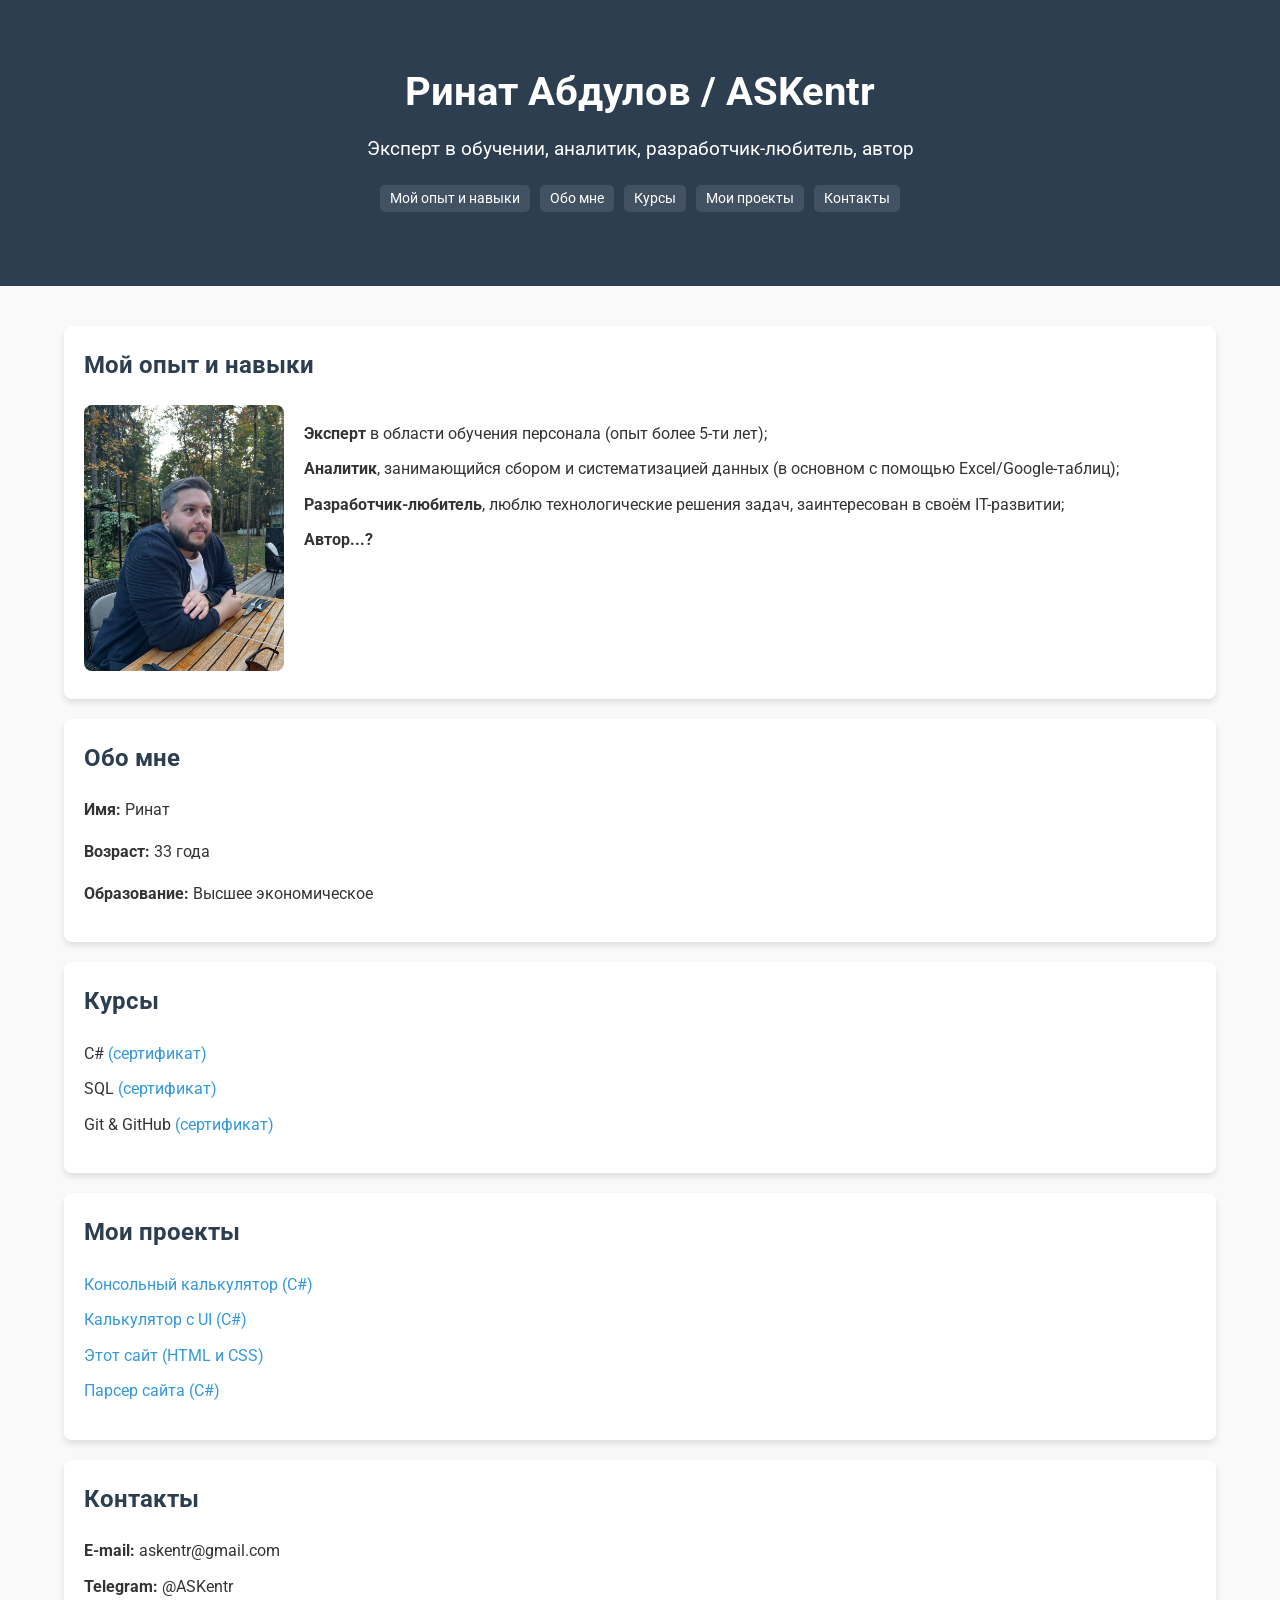
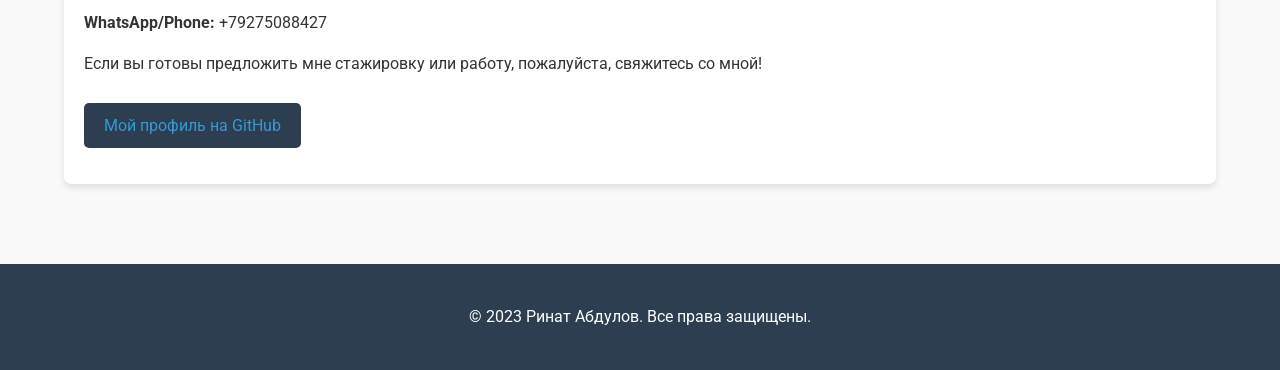
==== index.html @ 9f56b3d2 "Обновил информацию по состоянию на 2025. Изменил дизайн с помощью DeepSeek." ====
<!DOCTYPE html>
<html lang="ru">
<head>
    <meta charset="UTF-8">
    <meta name="viewport" content="width=device-width, initial-scale=1.0">
    <meta http-equiv="x-ua-compatible" content="ie=edge">
    <title>Rinat "ASKentr" Abdulov</title>
    <link rel="stylesheet" type="text/css" href="style.css">
    <link href="https://fonts.googleapis.com/css2?family=Roboto:wght@400;700&display=swap" rel="stylesheet">
</head>
<body>
<header class="header">
    <div class="container">
        <h1>Ринат Абдулов / ASKentr</h1>
        <p>Эксперт в обучении, аналитик, разработчик-любитель, автор</p>
        <nav class="toc">
            <ul>
                <li><a href="#skills">Мой опыт и навыки</a></li>
                <li><a href="#about">Обо мне</a></li>
                <li><a href="#courses">Курсы</a></li>
                <li><a href="#projects">Мои проекты</a></li>
                <li><a href="#contacts">Контакты</a></li>
            </ul>
        </nav>
    </div>
</header>

<main class="container">
    <section class="about" id="skills">
        <h2>Мой опыт и навыки</h2>
        <div class="profile-content">
            <div class="profile">
                <img src="images/IMG_3166.jpeg" alt="Фото Рината Абдулова" class="profile-img">
            </div>
            <div class="content">
                <ul>
                    <li><strong>Эксперт</strong> в области обучения персонала (опыт более 5-ти лет);</li>
                    <li><strong>Аналитик</strong>, занимающийся сбором и систематизацией данных (в основном с помощью Excel/Google-таблиц);</li>
                    <li><strong>Разработчик-любитель</strong>, люблю технологические решения задач, заинтересован в своём IT-развитии;</li>
                    <li><strong>Автор...?</strong></li>
                </ul>
            </div>
        </div>
    </section>

    <section class="about" id="about">
        <h2>Обо мне</h2>
        <div class="content">
            <p><strong>Имя:</strong> Ринат</p>
            <p><strong>Возраст:</strong> 33 года</p>
            <p><strong>Образование:</strong> Высшее экономическое</p>
        </div>
    </section>

    <section class="about" id="courses">
        <h2>Курсы</h2>
        <div class="content">
            <ul>
                <li>C# <a href="https://www.codecademy.com/profiles/1936660184/certificates/65f0ff88f4fc58e0536b3b51648dff24">(сертификат)</a></li>
                <li>SQL <a href="https://www.codecademy.com/profiles/1936660184/certificates/042a4e5884e3eb6ea1f2a12be6abb851">(сертификат)</a></li>
                <li>Git & GitHub <a href="https://www.codecademy.com/profiles/1936660184/certificates/a8ab218d5950c29861635cc0bf12fd13">(сертификат)</a></li>
            </ul>
        </div>
    </section>

    <section class="about" id="projects">
        <h2>Мои проекты</h2>
        <div class="content">
            <ul>
                <li><a href="https://github.com/ASKentr/Learning-projects">Консольный калькулятор (C#)</a></li>
                <li><a href="https://github.com/ASKentr/Calculator-win-form">Калькулятор с UI (C#)</a></li>
                <li><a href="https://github.com/ASKentr/askentr.github.io">Этот сайт (HTML и CSS)</a></li>
                <li><a href="https://github.com/ASKentr/Parser">Парсер сайта (C#)</a></li>
            </ul>
        </div>
    </section>

    <section class="about" id="contacts">
        <h2>Контакты</h2>
        <div class="content">
            <ul>
                <li><strong>E-mail:</strong> askentr@gmail.com</li>
                <li><strong>Telegram:</strong> @ASKentr</li>
                <li><strong>WhatsApp/Phone:</strong> +79275088427</li>
            </ul>
            <p>Если вы готовы предложить мне стажировку или работу, пожалуйста, свяжитесь со мной!</p>
            <p><a href="https://github.com/ASKentr" class="github-link">Мой профиль на GitHub</a></p>
        </div>
    </section>
</main>

<!-- Кнопка "Наверх" -->
<a href="#" class="back-to-top">↑ Наверх</a>

<footer class="footer">
    <div class="container">
        <p>&copy; 2023 Ринат Абдулов. Все права защищены.</p>
    </div>
</footer>

<script>
    // Показываем кнопку "Наверх" при прокрутке
    const backToTopButton = document.querySelector('.back-to-top');

    window.addEventListener('scroll', () => {
        if (window.scrollY > 300) {
            backToTopButton.classList.add('visible');
        } else {
            backToTopButton.classList.remove('visible');
        }
    });
</script>
</body>
</html>
---- style.css ----
﻿/* Основные стили */
body {
    font-family: 'Roboto', sans-serif;
    margin: 0;
    padding: 0;
    background-color: #f9f9f9; /* Светлый фон */
    color: #333; /* Тёмный текст */
    line-height: 1.6;
    position: relative;
}

.container {
    width: 90%;
    max-width: 1200px;
    margin: 0 auto;
    padding: 20px;
    position: relative;
    z-index: 1;
}

/* Шапка */
.header {
    background-color: #2c3e50; /* Тёмно-синий фон шапки */
    color: #fff;
    padding: 40px 0;
    text-align: center;
    position: relative;
    z-index: 1;
}

.header h1 {
    margin: 0;
    font-size: 2.5rem;
}

.header p {
    margin: 10px 0 0;
    font-size: 1.2rem;
}

/* Оглавление */
.toc {
    margin-top: 20px;
}

.toc ul {
    list-style-type: none;
    padding: 0;
    display: flex;
    justify-content: center;
    flex-wrap: wrap;
    gap: 10px;
}

.toc ul li a {
    color: #fff;
    text-decoration: none;
    font-size: 0.9rem;
    padding: 5px 10px;
    border-radius: 5px;
    background-color: rgba(255, 255, 255, 0.1);
    transition: background-color 0.3s;
}

.toc ul li a:hover {
    background-color: rgba(255, 255, 255, 0.2);
}

/* Основной контент */
.about {
    background-color: #fff;
    margin: 20px 0;
    padding: 20px;
    border-radius: 8px;
    box-shadow: 0 4px 6px rgba(0, 0, 0, 0.1);
    position: relative;
    z-index: 1;
}

.about h2 {
    color: #2c3e50; /* Тёмно-синий цвет заголовков */
    margin-top: 0;
    margin-bottom: 20px;
}

.profile-content {
    display: flex;
    align-items: flex-start;
    gap: 20px;
}

.profile {
    flex: 1;
    max-width: 200px;
}

.profile-img {
    max-width: 100%;
    height: auto;
    border-radius: 8px;
}

.content {
    flex: 3;
}

.about ul {
    list-style-type: none;
    padding: 0;
}

.about ul li {
    margin: 10px 0;
}

.about a {
    color: #3498db; /* Синий цвет ссылок */
    text-decoration: none;
}

.about a:hover {
    text-decoration: underline;
}

/* Подвал */
.footer {
    background-color: #2c3e50; /* Тёмно-синий фон подвала */
    color: #fff;
    text-align: center;
    padding: 20px 0;
    margin-top: 40px;
    position: relative;
    z-index: 1;
}

.footer p {
    margin: 0;
}

/* Ссылка на GitHub */
.github-link {
    display: inline-block;
    background-color: #2c3e50; /* Синий фон кнопки */
    color: #fff;
    padding: 10px 20px;
    border-radius: 5px;
    text-decoration: none;
    margin-top: 10px;
    transition: background-color 0.3s;
}

.github-link:hover {
    background-color: #2c6e8f; /* Тёмно-синий при наведении */
}

/* Кнопка "Наверх" */
.back-to-top {
    position: fixed;
    bottom: 20px;
    right: 20px;
    background-color: #3498db; /* Синий фон кнопки */
    color: #fff;
    padding: 10px 15px;
    border-radius: 5px;
    text-decoration: none;
    font-size: 1rem;
    display: none; /* Скрыта по умолчанию */
    z-index: 1000;
    transition: background-color 0.3s;
}

.back-to-top:hover {
    background-color: #2980b9; /* Тёмно-синий при наведении */
}

.back-to-top.visible {
    display: block; /* Показываем кнопку при прокрутке */
}
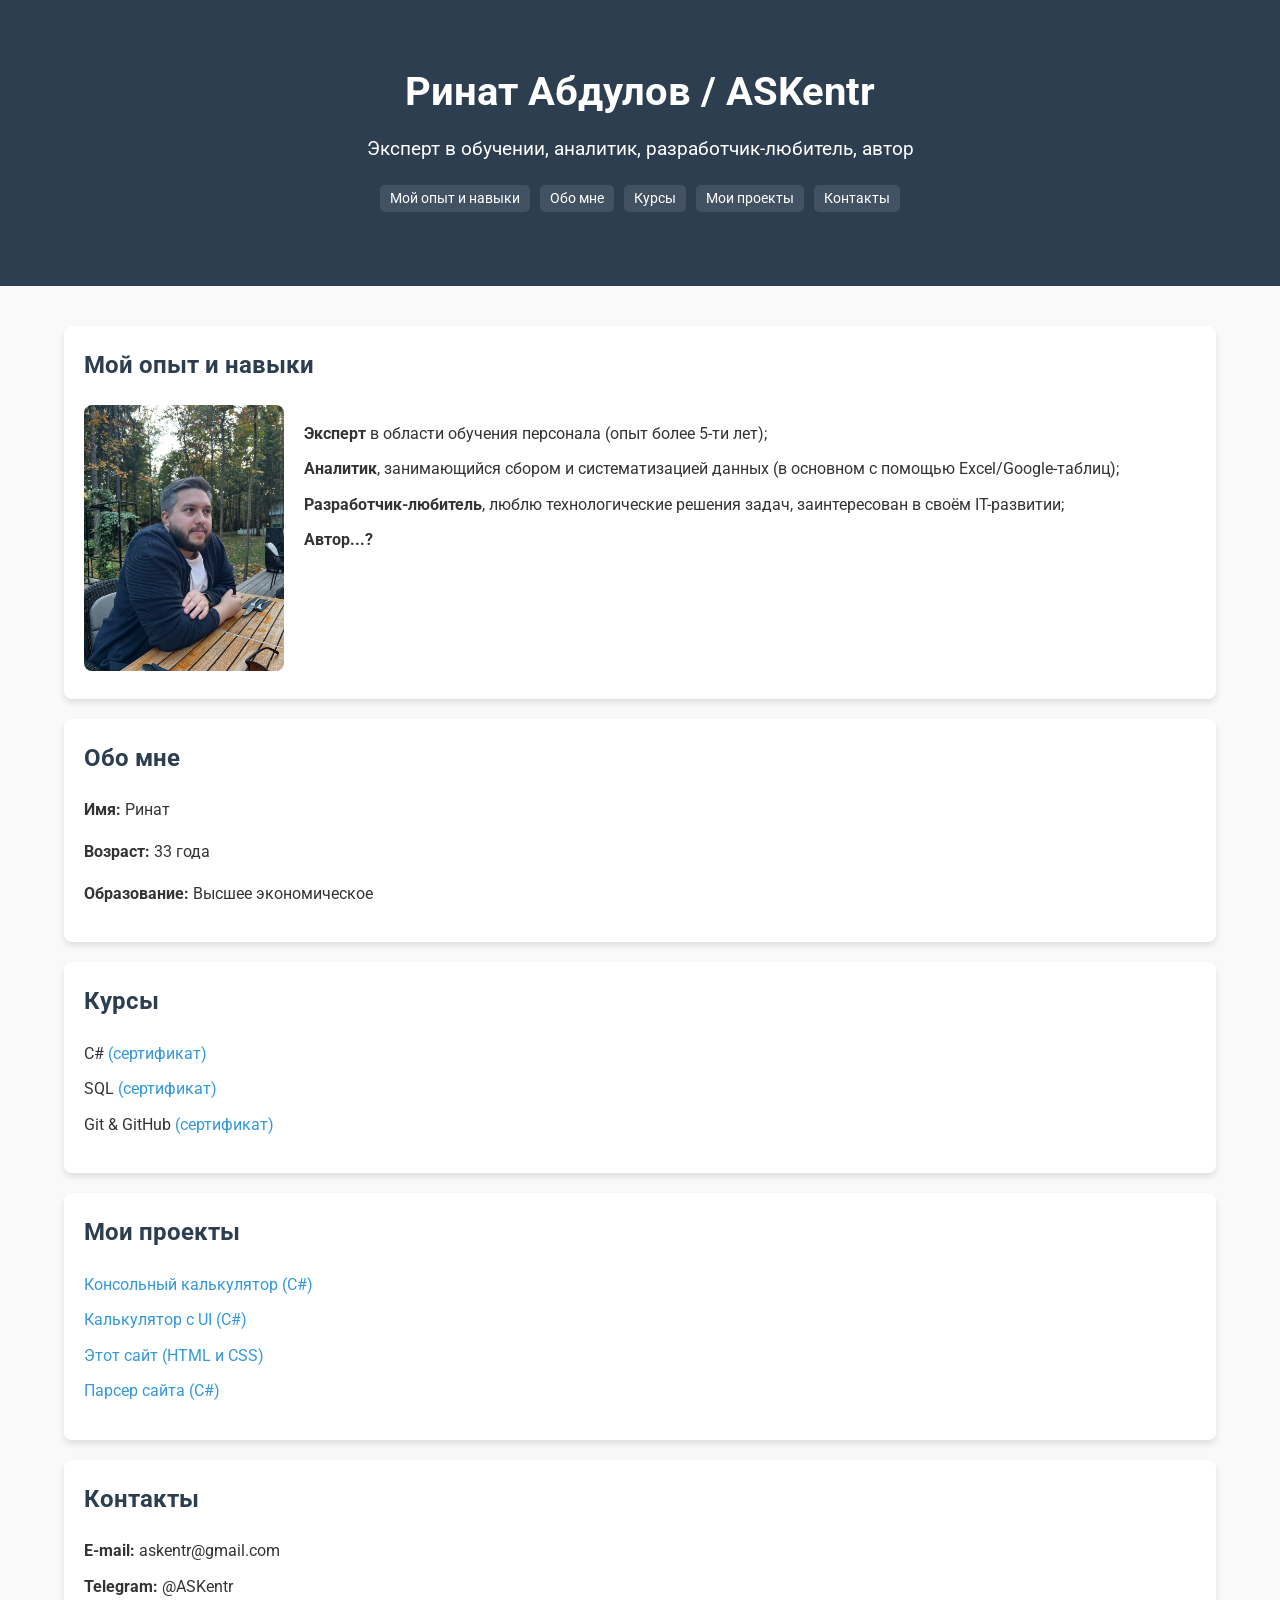
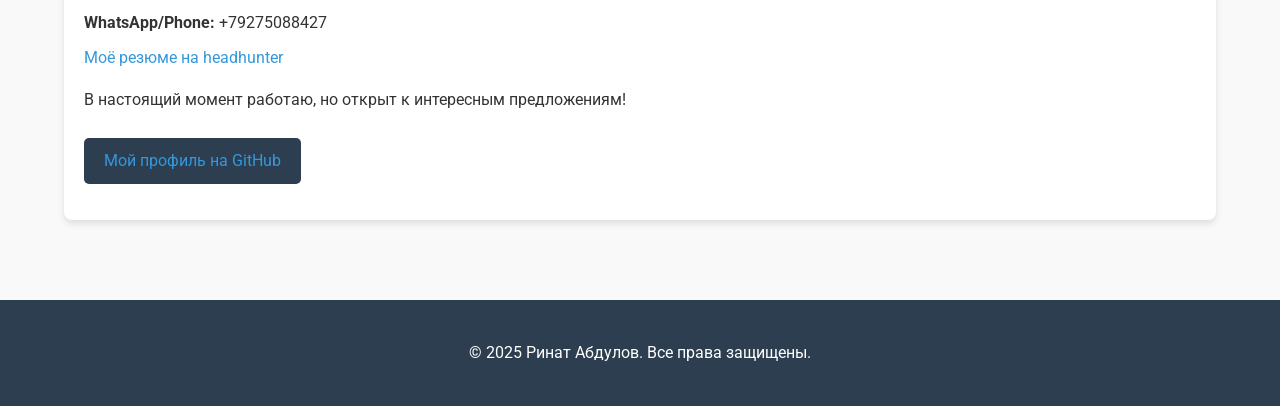
==== commit 8e6ac536: "Добавлена ссылка на headhunter" ====
--- a/index.html
+++ b/index.html
@@ -82,8 +82,9 @@
                 <li><strong>E-mail:</strong> askentr@gmail.com</li>
                 <li><strong>Telegram:</strong> @ASKentr</li>
                 <li><strong>WhatsApp/Phone:</strong> +79275088427</li>
+                <li><a href="https://hh.ru/resume/5f55b0a7ff0bb2af4e0039ed1f564c78624337">Моё резюме на headhunter</a></li>
             </ul>
-            <p>Если вы готовы предложить мне стажировку или работу, пожалуйста, свяжитесь со мной!</p>
+            <p>В настоящий момент работаю, но открыт к интересным предложениям!</p>
             <p><a href="https://github.com/ASKentr" class="github-link">Мой профиль на GitHub</a></p>
         </div>
     </section>
@@ -94,7 +95,7 @@
 
 <footer class="footer">
     <div class="container">
-        <p>&copy; 2023 Ринат Абдулов. Все права защищены.</p>
+        <p>&copy; 2025 Ринат Абдулов. Все права защищены.</p>
     </div>
 </footer>
 
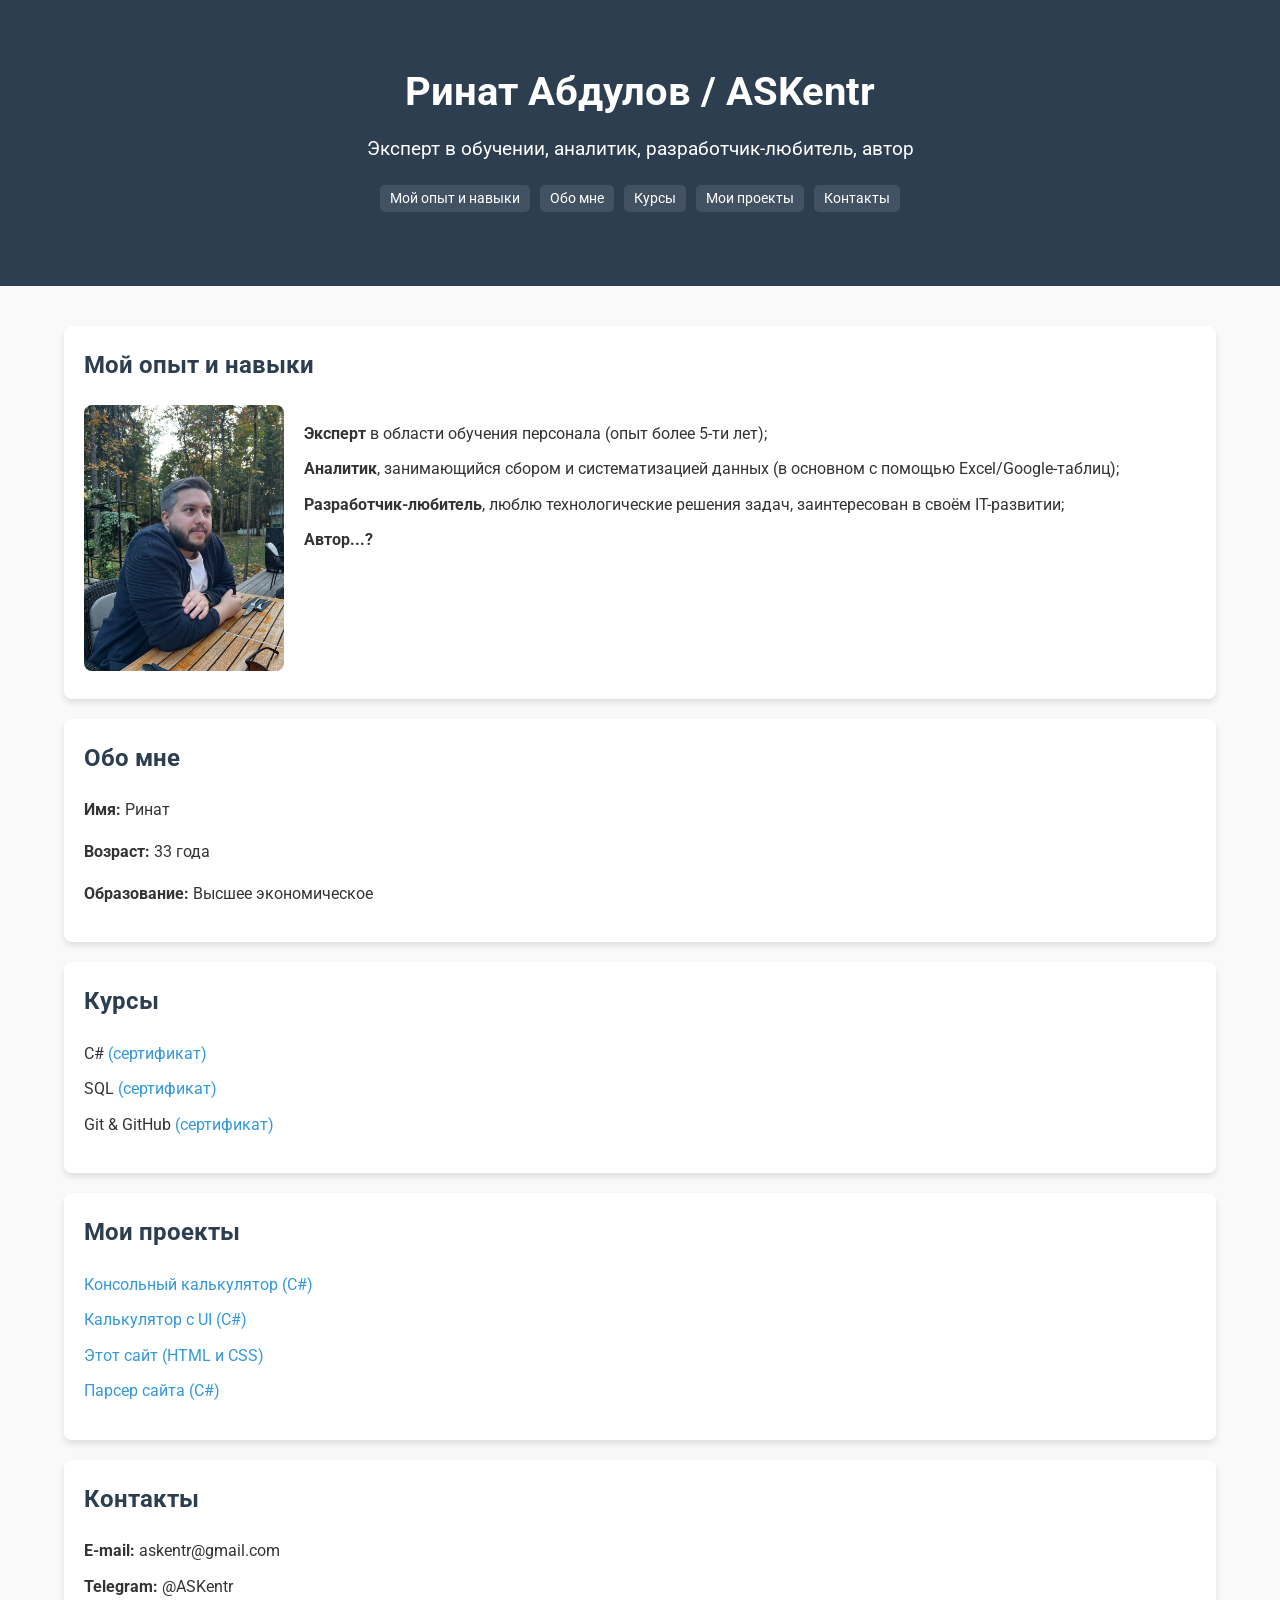
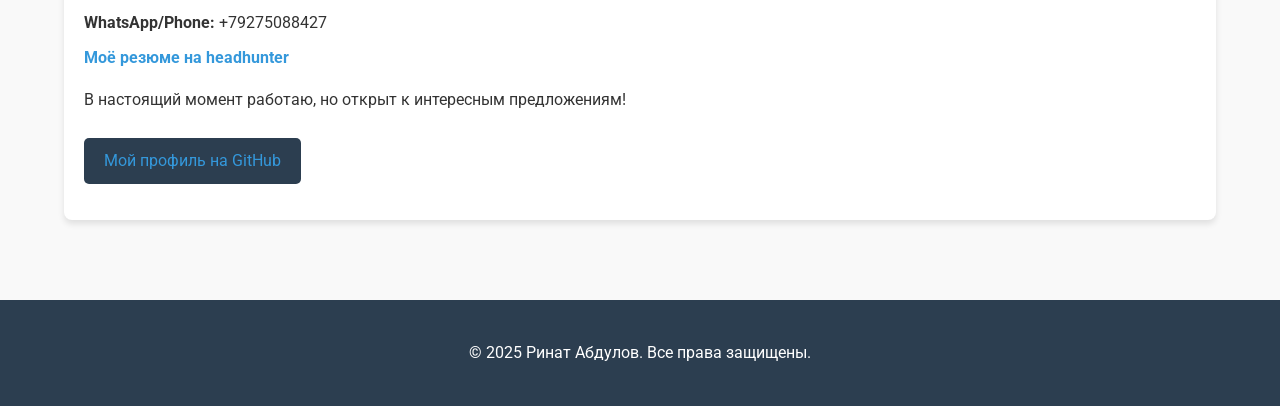
==== commit 8915499b: "Повторный пуш с обновлениями" ====
--- a/index.html
+++ b/index.html
@@ -82,7 +82,7 @@
                 <li><strong>E-mail:</strong> askentr@gmail.com</li>
                 <li><strong>Telegram:</strong> @ASKentr</li>
                 <li><strong>WhatsApp/Phone:</strong> +79275088427</li>
-                <li><a href="https://hh.ru/resume/5f55b0a7ff0bb2af4e0039ed1f564c78624337">Моё резюме на headhunter</a></li>
+                <li><a href="https://hh.ru/resume/5f55b0a7ff0bb2af4e0039ed1f564c78624337"><strong>Моё резюме на headhunter</a></strong></li>
             </ul>
             <p>В настоящий момент работаю, но открыт к интересным предложениям!</p>
             <p><a href="https://github.com/ASKentr" class="github-link">Мой профиль на GitHub</a></p>
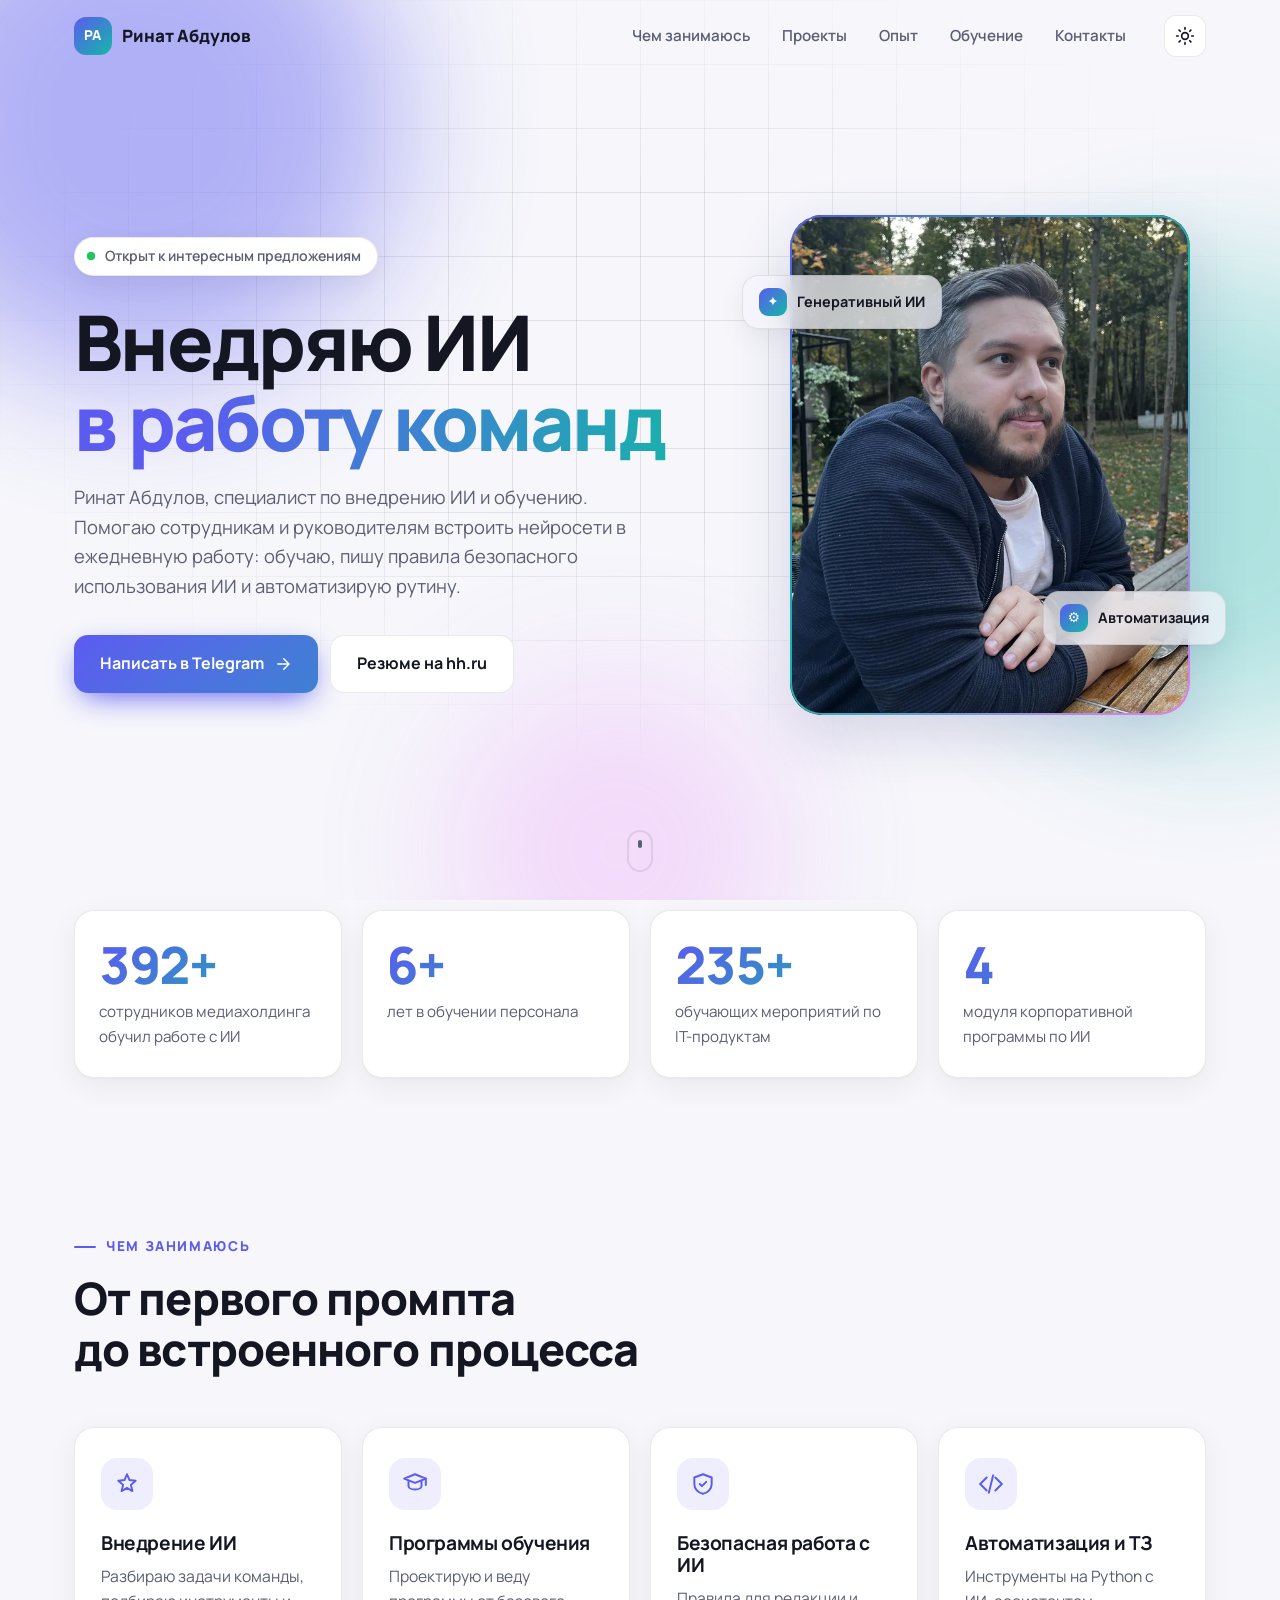
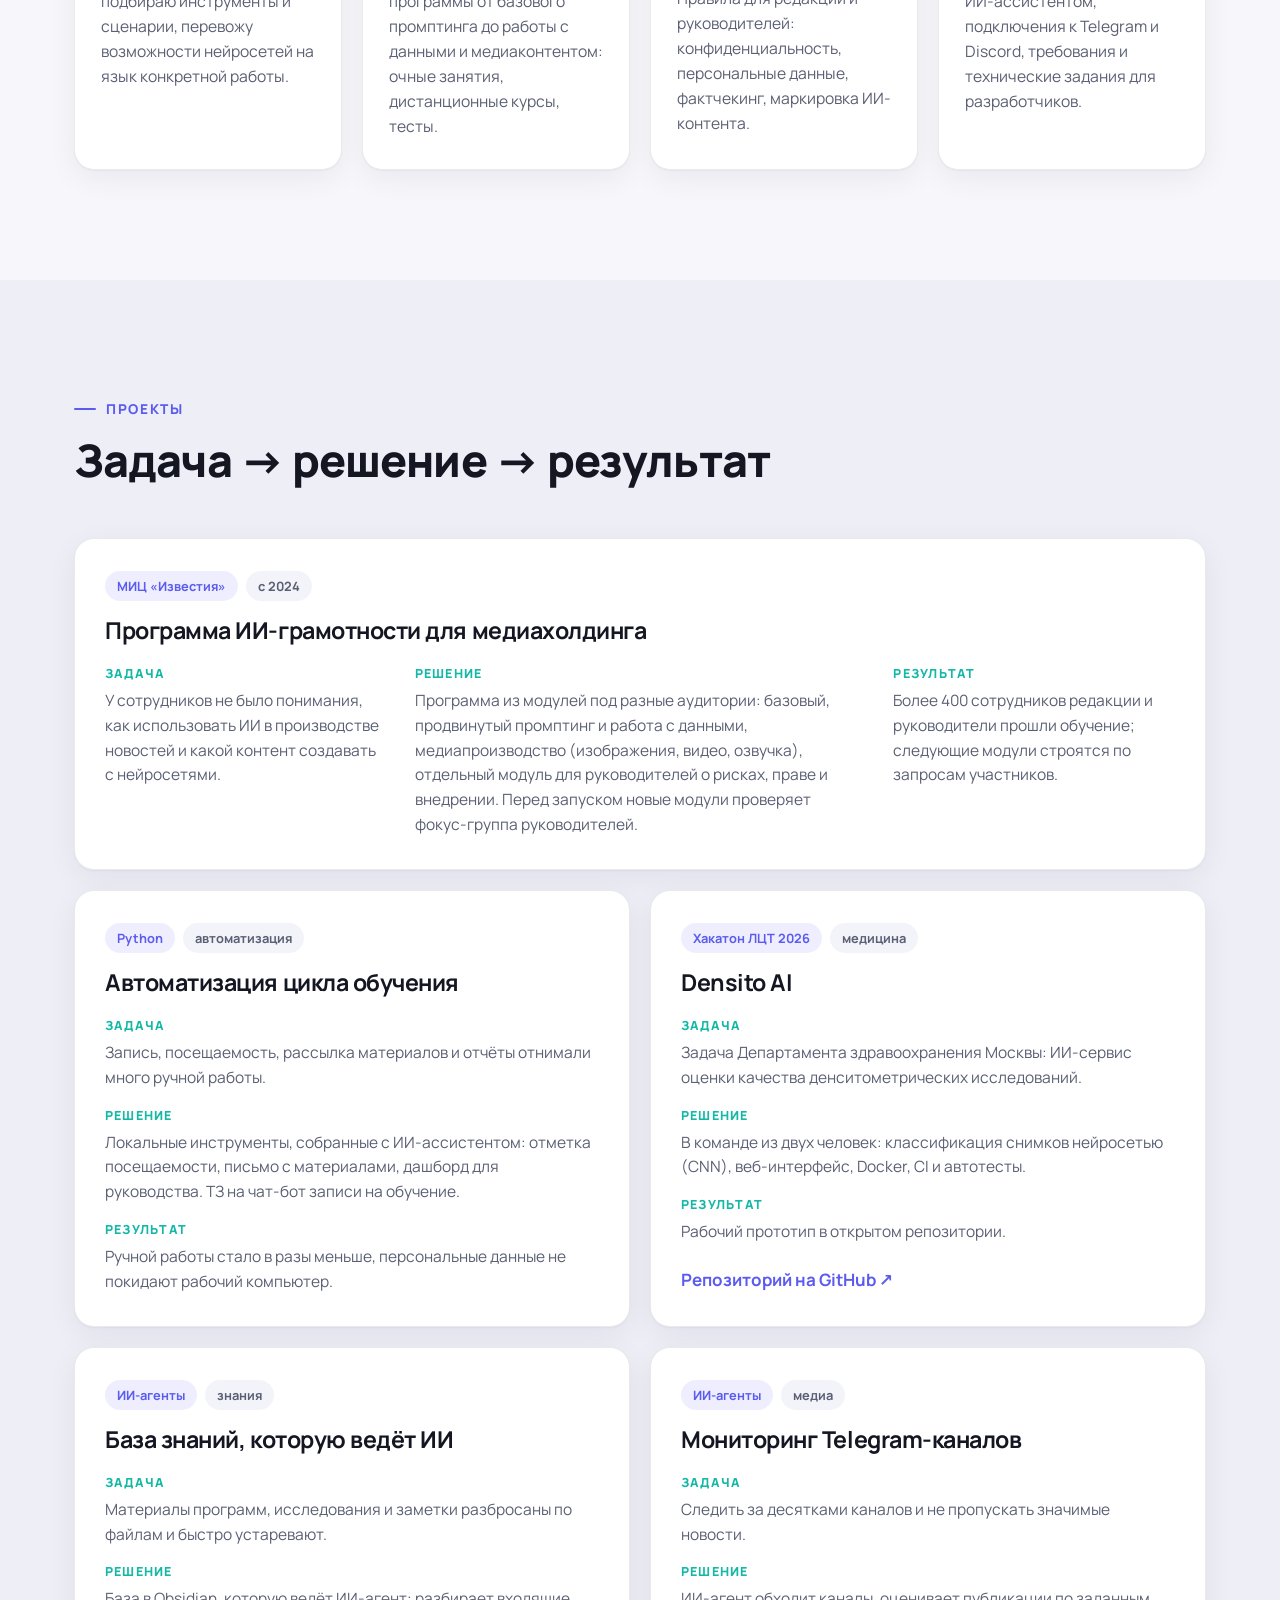
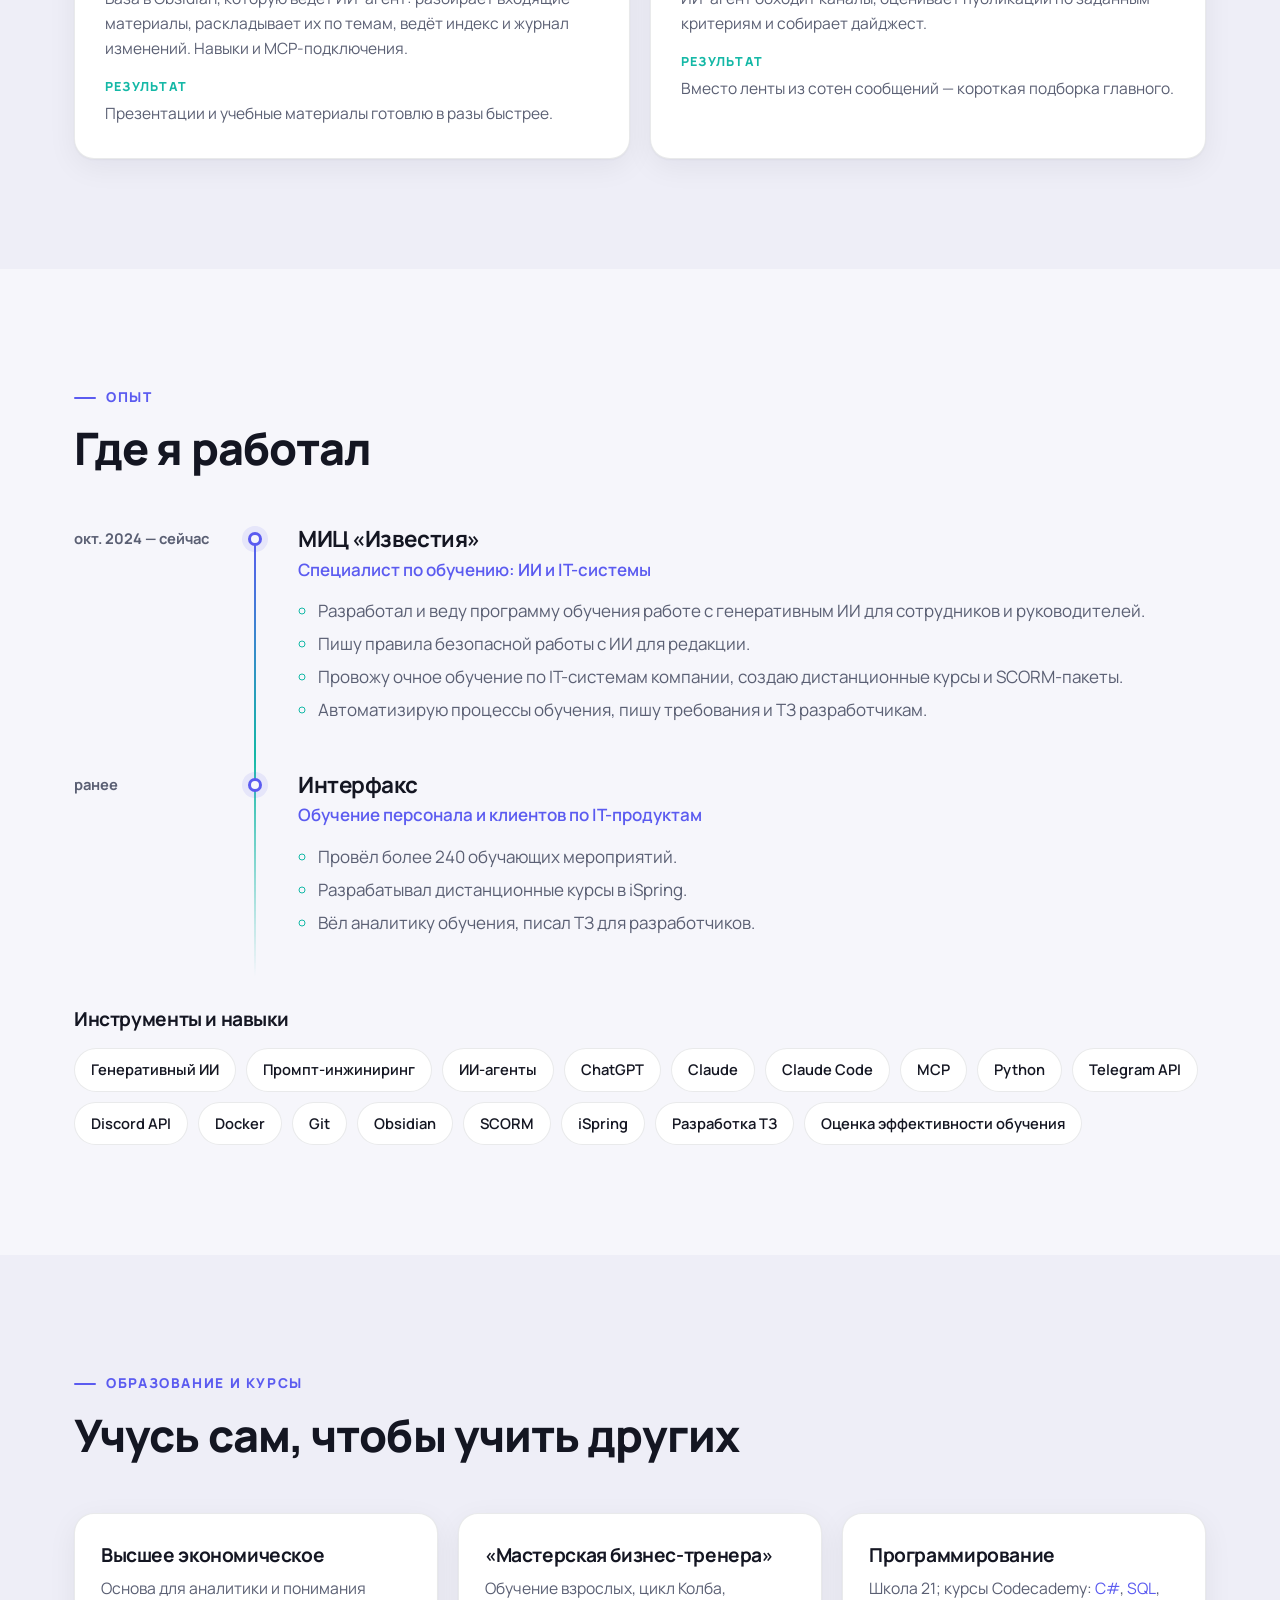
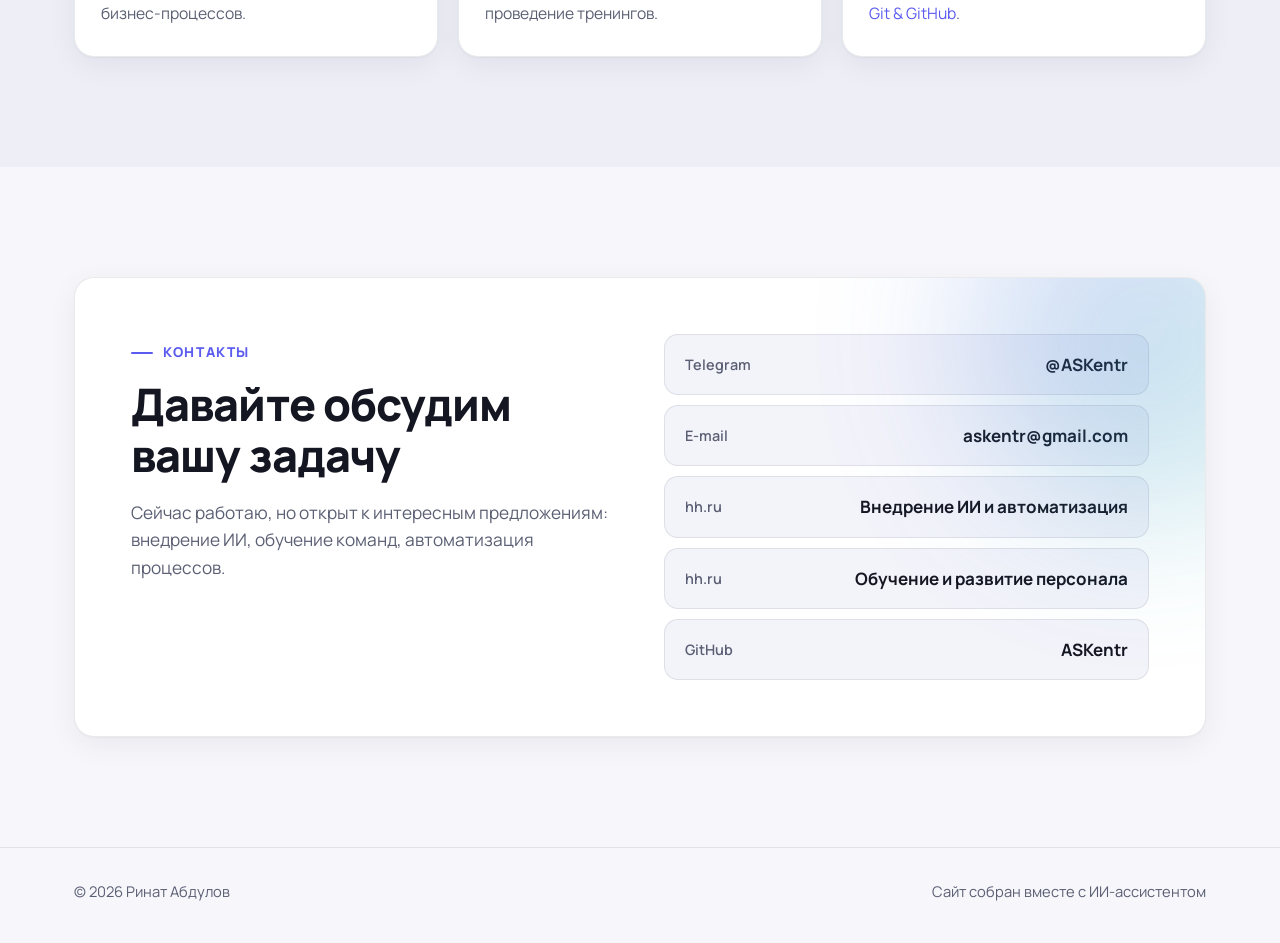
==== commit 7779a122: "Новый дизайн и содержание сайта: внедрение ИИ и обучение - Новое позиционирование, кейсы, опыт, навы" ====
--- a/index.html
+++ b/index.html
@@ -3,113 +3,392 @@
 <head>
     <meta charset="UTF-8">
     <meta name="viewport" content="width=device-width, initial-scale=1.0">
-    <meta http-equiv="x-ua-compatible" content="ie=edge">
-    <title>Rinat "ASKentr" Abdulov</title>
-    <link rel="stylesheet" type="text/css" href="style.css">
-    <link href="https://fonts.googleapis.com/css2?family=Roboto:wght@400;700&display=swap" rel="stylesheet">
+    <title>Ринат Абдулов — внедрение ИИ и обучение</title>
+    <meta name="description" content="Специалист по внедрению ИИ и обучению. Обучаю сотрудников и руководителей работе с нейросетями, пишу правила безопасного использования ИИ и автоматизирую рутину.">
+    <meta name="theme-color" content="#5b5bf0">
+
+    <meta property="og:type" content="website">
+    <meta property="og:url" content="https://askentr.github.io/">
+    <meta property="og:title" content="Ринат Абдулов — внедрение ИИ и обучение">
+    <meta property="og:description" content="Помогаю командам встроить нейросети в ежедневную работу: обучение, правила безопасной работы с ИИ, автоматизация.">
+    <meta property="og:image" content="https://askentr.github.io/images/og.jpg">
+    <meta property="og:locale" content="ru_RU">
+    <meta name="twitter:card" content="summary_large_image">
+
+    <link rel="icon" href="data:image/svg+xml,%3Csvg xmlns='http://www.w3.org/2000/svg' viewBox='0 0 64 64'%3E%3Cdefs%3E%3ClinearGradient id='g' x1='0' y1='0' x2='1' y2='1'%3E%3Cstop offset='0' stop-color='%235b5bf0'/%3E%3Cstop offset='1' stop-color='%2314b8a6'/%3E%3C/linearGradient%3E%3C/defs%3E%3Crect width='64' height='64' rx='16' fill='url(%23g)'/%3E%3Ctext x='32' y='42' font-family='Arial' font-weight='700' font-size='26' text-anchor='middle' fill='white'%3E%D0%A0%D0%90%3C/text%3E%3C/svg%3E">
+
+    <link rel="preconnect" href="https://fonts.googleapis.com">
+    <link rel="preconnect" href="https://fonts.gstatic.com" crossorigin>
+    <link href="https://fonts.googleapis.com/css2?family=Manrope:wght@400;500;600;700;800&display=swap" rel="stylesheet">
+    <link rel="stylesheet" href="style.css">
+
+    <script>
+        // Тема применяется до отрисовки, чтобы не было вспышки
+        document.documentElement.classList.add('js');
+        try {
+            const saved = localStorage.getItem('theme');
+            if (saved) document.documentElement.dataset.theme = saved;
+        } catch (e) {}
+    </script>
+
+    <script type="application/ld+json">
+    {
+        "@context": "https://schema.org",
+        "@type": "Person",
+        "name": "Ринат Абдулов",
+        "jobTitle": "Специалист по внедрению ИИ и обучению",
+        "url": "https://askentr.github.io/",
+        "email": "mailto:askentr@gmail.com",
+        "sameAs": ["https://github.com/ASKentr", "https://t.me/ASKentr"]
+    }
+    </script>
 </head>
 <body>
+<a class="skip-link" href="#main">К содержанию</a>
+<div class="scroll-progress" aria-hidden="true"></div>
+<div class="cursor-glow" aria-hidden="true"></div>
+<div class="cursor-ring" aria-hidden="true"></div>
+
 <header class="header">
-    <div class="container">
-        <h1>Ринат Абдулов / ASKentr</h1>
-        <p>Эксперт в обучении, аналитик, разработчик-любитель, автор</p>
-        <nav class="toc">
-            <ul>
-                <li><a href="#skills">Мой опыт и навыки</a></li>
-                <li><a href="#about">Обо мне</a></li>
-                <li><a href="#courses">Курсы</a></li>
-                <li><a href="#projects">Мои проекты</a></li>
-                <li><a href="#contacts">Контакты</a></li>
-            </ul>
+    <div class="container header__inner">
+        <a href="#top" class="logo" aria-label="Наверх">
+            <span class="logo__mark">РА</span>
+            <span class="logo__text">Ринат Абдулов</span>
+        </a>
+        <nav class="nav" id="nav" aria-label="Разделы">
+            <a href="#services">Чем занимаюсь</a>
+            <a href="#projects">Проекты</a>
+            <a href="#experience">Опыт</a>
+            <a href="#education">Обучение</a>
+            <a href="#contacts">Контакты</a>
         </nav>
+        <div class="header__actions">
+            <button class="icon-btn theme-toggle" type="button" aria-label="Сменить тему">
+                <svg class="icon-sun" viewBox="0 0 24 24" width="20" height="20" fill="none" stroke="currentColor" stroke-width="2" stroke-linecap="round"><circle cx="12" cy="12" r="4"/><path d="M12 2v2M12 20v2M4.93 4.93l1.41 1.41M17.66 17.66l1.41 1.41M2 12h2M20 12h2M4.93 19.07l1.41-1.41M17.66 6.34l1.41-1.41"/></svg>
+                <svg class="icon-moon" viewBox="0 0 24 24" width="20" height="20" fill="none" stroke="currentColor" stroke-width="2" stroke-linecap="round" stroke-linejoin="round"><path d="M21 12.79A9 9 0 1 1 11.21 3 7 7 0 0 0 21 12.79z"/></svg>
+            </button>
+            <button class="icon-btn menu-toggle" type="button" aria-label="Меню" aria-expanded="false" aria-controls="nav">
+                <span></span><span></span>
+            </button>
+        </div>
     </div>
 </header>
 
-<main class="container">
-    <section class="about" id="skills">
-        <h2>Мой опыт и навыки</h2>
-        <div class="profile-content">
-            <div class="profile">
-                <img src="images/IMG_3166.jpeg" alt="Фото Рината Абдулова" class="profile-img">
-            </div>
-            <div class="content">
-                <ul>
-                    <li><strong>Эксперт</strong> в области обучения персонала (опыт более 5-ти лет);</li>
-                    <li><strong>Аналитик</strong>, занимающийся сбором и систематизацией данных (в основном с помощью Excel/Google-таблиц);</li>
-                    <li><strong>Разработчик-любитель</strong>, люблю технологические решения задач, заинтересован в своём IT-развитии;</li>
-                    <li><strong>Автор...?</strong></li>
+<main id="main">
+    <!-- Первый экран -->
+    <section class="hero" id="top">
+        <div class="hero__bg" aria-hidden="true">
+            <span class="blob blob--1"></span>
+            <span class="blob blob--2"></span>
+            <span class="blob blob--3"></span>
+            <span class="grid-lines"></span>
+        </div>
+        <div class="container hero__inner">
+            <div class="hero__text">
+                <p class="badge reveal"><span class="badge__dot"></span>Открыт к интересным предложениям</p>
+                <h1 class="hero__title reveal">
+                    Внедряю ИИ<br>
+                    <span class="gradient-text">в&nbsp;<span class="rotator">работу команд</span></span>
+                </h1>
+                <p class="hero__lead reveal">
+                    Ринат Абдулов, специалист по внедрению ИИ и обучению.
+                    Помогаю сотрудникам и руководителям встроить нейросети в ежедневную работу:
+                    обучаю, пишу правила безопасного использования ИИ и автоматизирую рутину.
+                </p>
+                <div class="hero__cta reveal">
+                    <a class="btn btn--primary magnetic" href="https://t.me/ASKentr" target="_blank" rel="noopener">
+                        Написать в Telegram
+                        <svg viewBox="0 0 24 24" width="18" height="18" fill="none" stroke="currentColor" stroke-width="2" stroke-linecap="round" stroke-linejoin="round"><path d="M5 12h14M13 5l7 7-7 7"/></svg>
+                    </a>
+                    <a class="btn btn--ghost magnetic" href="https://hh.ru/resume/75c9e748ff113522f00039ed1f586769555068" target="_blank" rel="noopener">Резюме на hh.ru</a>
+                </div>
+            </div>
+            <div class="hero__photo reveal">
+                <div class="photo-frame tilt">
+                    <picture>
+                        <source srcset="images/portrait.webp" type="image/webp">
+                        <img src="images/portrait.jpg" width="640" height="800" alt="Ринат Абдулов">
+                    </picture>
+                </div>
+                <div class="float-card float-card--a">
+                    <span class="float-card__icon">✦</span>
+                    <span>Генеративный ИИ</span>
+                </div>
+                <div class="float-card float-card--b">
+                    <span class="float-card__icon">⚙</span>
+                    <span>Автоматизация</span>
+                </div>
+            </div>
+        </div>
+        <a href="#stats" class="scroll-hint" aria-label="Листать вниз"><span></span></a>
+    </section>
+
+    <!-- Цифры -->
+    <section class="stats" id="stats" aria-label="Коротко в цифрах">
+        <div class="container stats__grid">
+            <div class="stat reveal">
+                <div class="stat__num"><span class="counter" data-to="400">400</span>+</div>
+                <p>сотрудников медиахолдинга обучил работе с ИИ</p>
+            </div>
+            <div class="stat reveal">
+                <div class="stat__num"><span class="counter" data-to="6">6</span>+</div>
+                <p>лет в обучении персонала</p>
+            </div>
+            <div class="stat reveal">
+                <div class="stat__num"><span class="counter" data-to="240">240</span>+</div>
+                <p>обучающих мероприятий по IT-продуктам</p>
+            </div>
+            <div class="stat reveal">
+                <div class="stat__num"><span class="counter" data-to="4">4</span></div>
+                <p>модуля корпоративной программы по ИИ</p>
+            </div>
+        </div>
+    </section>
+
+    <!-- Компетенции -->
+    <section class="section" id="services">
+        <div class="container">
+            <div class="section__head reveal">
+                <p class="eyebrow">Чем занимаюсь</p>
+                <h2>От первого промпта до&nbsp;встроенного процесса</h2>
+            </div>
+            <div class="cards cards--4">
+                <article class="card spotlight reveal">
+                    <div class="card__icon">
+                        <svg viewBox="0 0 24 24" fill="none" stroke="currentColor" stroke-width="1.8" stroke-linecap="round" stroke-linejoin="round"><path d="M12 3l2.2 5.3L20 9l-4.4 3.8L17 18.5 12 15.6 7 18.5l1.4-5.7L4 9l5.8-.7z"/></svg>
+                    </div>
+                    <h3>Внедрение ИИ</h3>
+                    <p>Разбираю задачи команды, подбираю инструменты и сценарии, перевожу возможности нейросетей на язык конкретной работы.</p>
+                </article>
+                <article class="card spotlight reveal">
+                    <div class="card__icon">
+                        <svg viewBox="0 0 24 24" fill="none" stroke="currentColor" stroke-width="1.8" stroke-linecap="round" stroke-linejoin="round"><path d="M2 7l10-4 10 4-10 4z"/><path d="M6 9v5c0 1.7 2.7 3 6 3s6-1.3 6-3V9"/><path d="M22 7v6"/></svg>
+                    </div>
+                    <h3>Программы обучения</h3>
+                    <p>Проектирую и веду программы от базового промптинга до работы с данными и медиаконтентом: очные занятия, дистанционные курсы, тесты.</p>
+                </article>
+                <article class="card spotlight reveal">
+                    <div class="card__icon">
+                        <svg viewBox="0 0 24 24" fill="none" stroke="currentColor" stroke-width="1.8" stroke-linecap="round" stroke-linejoin="round"><path d="M12 3l8 3v6c0 4.5-3.4 8.3-8 9-4.6-.7-8-4.5-8-9V6z"/><path d="M9 12l2 2 4-4"/></svg>
+                    </div>
+                    <h3>Безопасная работа с ИИ</h3>
+                    <p>Правила для редакции и руководителей: конфиденциальность, персональные данные, фактчекинг, маркировка ИИ-контента.</p>
+                </article>
+                <article class="card spotlight reveal">
+                    <div class="card__icon">
+                        <svg viewBox="0 0 24 24" fill="none" stroke="currentColor" stroke-width="1.8" stroke-linecap="round" stroke-linejoin="round"><path d="M8 6l-6 6 6 6M16 6l6 6-6 6M14 4l-4 16"/></svg>
+                    </div>
+                    <h3>Автоматизация и ТЗ</h3>
+                    <p>Инструменты на Python с ИИ-ассистентом, подключения к Telegram и Discord, требования и технические задания для разработчиков.</p>
+                </article>
+            </div>
+        </div>
+    </section>
+
+    <!-- Проекты -->
+    <section class="section section--alt" id="projects">
+        <div class="container">
+            <div class="section__head reveal">
+                <p class="eyebrow">Проекты</p>
+                <h2>Задача → решение → результат</h2>
+            </div>
+
+            <div class="cases">
+                <article class="case case--wide spotlight reveal">
+                    <div class="case__meta"><span class="tag">МИЦ «Известия»</span><span class="tag tag--soft">с 2024</span></div>
+                    <h3>Программа ИИ-грамотности для медиахолдинга</h3>
+                    <dl class="case__steps">
+                        <div><dt>Задача</dt><dd>У сотрудников не было понимания, как использовать ИИ в производстве новостей и какой контент создавать с нейросетями.</dd></div>
+                        <div><dt>Решение</dt><dd>Программа из модулей под разные аудитории: базовый, продвинутый промптинг и работа с данными, медиапроизводство (изображения, видео, озвучка), отдельный модуль для руководителей о рисках, праве и внедрении. Перед запуском новые модули проверяет фокус-группа руководителей.</dd></div>
+                        <div><dt>Результат</dt><dd>Более 400 сотрудников редакции и руководители прошли обучение; следующие модули строятся по запросам участников.</dd></div>
+                    </dl>
+                </article>
+
+                <article class="case spotlight reveal">
+                    <div class="case__meta"><span class="tag">Python</span><span class="tag tag--soft">автоматизация</span></div>
+                    <h3>Автоматизация цикла обучения</h3>
+                    <dl class="case__steps">
+                        <div><dt>Задача</dt><dd>Запись, посещаемость, рассылка материалов и отчёты отнимали много ручной работы.</dd></div>
+                        <div><dt>Решение</dt><dd>Локальные инструменты, собранные с ИИ-ассистентом: отметка посещаемости, письмо с материалами, дашборд для руководства. ТЗ на чат-бот записи на обучение.</dd></div>
+                        <div><dt>Результат</dt><dd>Ручной работы стало в разы меньше, персональные данные не покидают рабочий компьютер.</dd></div>
+                    </dl>
+                </article>
+
+                <article class="case spotlight reveal">
+                    <div class="case__meta"><span class="tag">Хакатон ЛЦТ 2026</span><span class="tag tag--soft">медицина</span></div>
+                    <h3>Densito AI</h3>
+                    <dl class="case__steps">
+                        <div><dt>Задача</dt><dd>Задача Департамента здравоохранения Москвы: ИИ-сервис оценки качества денситометрических исследований.</dd></div>
+                        <div><dt>Решение</dt><dd>В команде из двух человек: классификация снимков нейросетью (CNN), веб-интерфейс, Docker, CI и автотесты.</dd></div>
+                        <div><dt>Результат</dt><dd>Рабочий прототип в открытом репозитории.</dd></div>
+                    </dl>
+                    <a class="case__link" href="https://github.com/ASKentr/densito-ai" target="_blank" rel="noopener">Репозиторий на GitHub <span aria-hidden="true">↗</span></a>
+                </article>
+
+                <article class="case spotlight reveal">
+                    <div class="case__meta"><span class="tag">ИИ-агенты</span><span class="tag tag--soft">знания</span></div>
+                    <h3>База знаний, которую ведёт ИИ</h3>
+                    <dl class="case__steps">
+                        <div><dt>Задача</dt><dd>Материалы программ, исследования и заметки разбросаны по файлам и быстро устаревают.</dd></div>
+                        <div><dt>Решение</dt><dd>База в Obsidian, которую ведёт ИИ-агент: разбирает входящие материалы, раскладывает их по темам, ведёт индекс и журнал изменений. Навыки и MCP-подключения.</dd></div>
+                        <div><dt>Результат</dt><dd>Презентации и учебные материалы готовлю в разы быстрее.</dd></div>
+                    </dl>
+                </article>
+
+                <article class="case spotlight reveal">
+                    <div class="case__meta"><span class="tag">ИИ-агенты</span><span class="tag tag--soft">медиа</span></div>
+                    <h3>Мониторинг Telegram-каналов</h3>
+                    <dl class="case__steps">
+                        <div><dt>Задача</dt><dd>Следить за десятками каналов и не пропускать значимые новости.</dd></div>
+                        <div><dt>Решение</dt><dd>ИИ-агент обходит каналы, оценивает публикации по заданным критериям и собирает дайджест.</dd></div>
+                        <div><dt>Результат</dt><dd>Вместо ленты из сотен сообщений — короткая подборка главного.</dd></div>
+                    </dl>
+                </article>
+            </div>
+        </div>
+    </section>
+
+    <!-- Опыт -->
+    <section class="section" id="experience">
+        <div class="container">
+            <div class="section__head reveal">
+                <p class="eyebrow">Опыт</p>
+                <h2>Где я работал</h2>
+            </div>
+            <ol class="timeline">
+                <li class="timeline__item reveal">
+                    <div class="timeline__date">окт. 2024 — сейчас</div>
+                    <div class="timeline__body">
+                        <h3>МИЦ «Известия»</h3>
+                        <p class="timeline__role">Специалист по обучению: ИИ и IT-системы</p>
+                        <ul>
+                            <li>Разработал и веду программу обучения работе с генеративным ИИ для сотрудников и руководителей.</li>
+                            <li>Пишу правила безопасной работы с ИИ для редакции.</li>
+                            <li>Провожу очное обучение по IT-системам компании, создаю дистанционные курсы и SCORM-пакеты.</li>
+                            <li>Автоматизирую процессы обучения, пишу требования и ТЗ разработчикам.</li>
+                        </ul>
+                    </div>
+                </li>
+                <li class="timeline__item reveal">
+                    <div class="timeline__date">ранее</div>
+                    <div class="timeline__body">
+                        <h3>Интерфакс</h3>
+                        <p class="timeline__role">Обучение персонала и клиентов по IT-продуктам</p>
+                        <ul>
+                            <li>Провёл более 240 обучающих мероприятий.</li>
+                            <li>Разрабатывал дистанционные курсы в iSpring.</li>
+                            <li>Вёл аналитику обучения, писал ТЗ для разработчиков.</li>
+                        </ul>
+                    </div>
+                </li>
+            </ol>
+
+            <div class="skills reveal">
+                <h3>Инструменты и навыки</h3>
+                <ul class="chips">
+                    <li>Генеративный ИИ</li>
+                    <li>Промпт-инжиниринг</li>
+                    <li>ИИ-агенты</li>
+                    <li>ChatGPT</li>
+                    <li>Claude</li>
+                    <li>Claude Code</li>
+                    <li>MCP</li>
+                    <li>Python</li>
+                    <li>Telegram API</li>
+                    <li>Discord API</li>
+                    <li>Docker</li>
+                    <li>Git</li>
+                    <li>Obsidian</li>
+                    <li>SCORM</li>
+                    <li>iSpring</li>
+                    <li>Разработка ТЗ</li>
+                    <li>Оценка эффективности обучения</li>
                 </ul>
             </div>
         </div>
     </section>
 
-    <section class="about" id="about">
-        <h2>Обо мне</h2>
-        <div class="content">
-            <p><strong>Имя:</strong> Ринат</p>
-            <p><strong>Возраст:</strong> 33 года</p>
-            <p><strong>Образование:</strong> Высшее экономическое</p>
-        </div>
-    </section>
-
-    <section class="about" id="courses">
-        <h2>Курсы</h2>
-        <div class="content">
-            <ul>
-                <li>C# <a href="https://www.codecademy.com/profiles/1936660184/certificates/65f0ff88f4fc58e0536b3b51648dff24">(сертификат)</a></li>
-                <li>SQL <a href="https://www.codecademy.com/profiles/1936660184/certificates/042a4e5884e3eb6ea1f2a12be6abb851">(сертификат)</a></li>
-                <li>Git & GitHub <a href="https://www.codecademy.com/profiles/1936660184/certificates/a8ab218d5950c29861635cc0bf12fd13">(сертификат)</a></li>
-            </ul>
-        </div>
-    </section>
-
-    <section class="about" id="projects">
-        <h2>Мои проекты</h2>
-        <div class="content">
-            <ul>
-                <li><a href="https://github.com/ASKentr/Learning-projects">Консольный калькулятор (C#)</a></li>
-                <li><a href="https://github.com/ASKentr/Calculator-win-form">Калькулятор с UI (C#)</a></li>
-                <li><a href="https://github.com/ASKentr/askentr.github.io">Этот сайт (HTML и CSS)</a></li>
-                <li><a href="https://github.com/ASKentr/Parser">Парсер сайта (C#)</a></li>
-            </ul>
-        </div>
-    </section>
-
-    <section class="about" id="contacts">
-        <h2>Контакты</h2>
-        <div class="content">
-            <ul>
-                <li><strong>E-mail:</strong> askentr@gmail.com</li>
-                <li><strong>Telegram:</strong> @ASKentr</li>
-                <li><strong>WhatsApp/Phone:</strong> +79275088427</li>
-                <li><a href="https://hh.ru/resume/5f55b0a7ff0bb2af4e0039ed1f564c78624337"><strong>Моё резюме на headhunter</a></strong></li>
-            </ul>
-            <p>В настоящий момент работаю, но открыт к интересным предложениям!</p>
-            <p><a href="https://github.com/ASKentr" class="github-link">Мой профиль на GitHub</a></p>
+    <!-- Образование -->
+    <section class="section section--alt" id="education">
+        <div class="container">
+            <div class="section__head reveal">
+                <p class="eyebrow">Образование и курсы</p>
+                <h2>Учусь сам, чтобы учить других</h2>
+            </div>
+            <div class="cards cards--3">
+                <article class="card spotlight reveal">
+                    <h3>Высшее экономическое</h3>
+                    <p>Основа для аналитики и понимания бизнес-процессов.</p>
+                </article>
+                <article class="card spotlight reveal">
+                    <h3>«Мастерская бизнес-тренера»</h3>
+                    <p>Обучение взрослых, цикл Колба, проведение тренингов.</p>
+                </article>
+                <article class="card spotlight reveal">
+                    <h3>Программирование</h3>
+                    <p>Школа 21; курсы Codecademy:
+                        <a href="https://www.codecademy.com/profiles/1936660184/certificates/65f0ff88f4fc58e0536b3b51648dff24" target="_blank" rel="noopener">C#</a>,
+                        <a href="https://www.codecademy.com/profiles/1936660184/certificates/042a4e5884e3eb6ea1f2a12be6abb851" target="_blank" rel="noopener">SQL</a>,
+                        <a href="https://www.codecademy.com/profiles/1936660184/certificates/a8ab218d5950c29861635cc0bf12fd13" target="_blank" rel="noopener">Git&nbsp;&amp;&nbsp;GitHub</a>.
+                    </p>
+                </article>
+            </div>
+        </div>
+    </section>
+
+    <!-- Контакты -->
+    <section class="section contacts" id="contacts">
+        <div class="container">
+            <div class="contact-card spotlight reveal">
+                <div class="contact-card__text">
+                    <p class="eyebrow">Контакты</p>
+                    <h2>Давайте обсудим вашу задачу</h2>
+                    <p>Сейчас работаю, но открыт к интересным предложениям: внедрение ИИ, обучение команд, автоматизация процессов.</p>
+                </div>
+                <ul class="contact-list">
+                    <li>
+                        <a href="https://t.me/ASKentr" target="_blank" rel="noopener" class="contact-link">
+                            <span class="contact-link__label">Telegram</span>
+                            <span class="contact-link__value">@ASKentr</span>
+                        </a>
+                    </li>
+                    <li>
+                        <a href="mailto:askentr@gmail.com" class="contact-link">
+                            <span class="contact-link__label">E-mail</span>
+                            <span class="contact-link__value">askentr@gmail.com</span>
+                        </a>
+                    </li>
+                    <li>
+                        <a href="https://hh.ru/resume/75c9e748ff113522f00039ed1f586769555068" target="_blank" rel="noopener" class="contact-link">
+                            <span class="contact-link__label">hh.ru</span>
+                            <span class="contact-link__value">Внедрение ИИ и автоматизация</span>
+                        </a>
+                    </li>
+                    <li>
+                        <a href="https://hh.ru/resume/5f55b0a7ff0bb2af4e0039ed1f564c78624337" target="_blank" rel="noopener" class="contact-link">
+                            <span class="contact-link__label">hh.ru</span>
+                            <span class="contact-link__value">Обучение и развитие персонала</span>
+                        </a>
+                    </li>
+                    <li>
+                        <a href="https://github.com/ASKentr" target="_blank" rel="noopener" class="contact-link">
+                            <span class="contact-link__label">GitHub</span>
+                            <span class="contact-link__value">ASKentr</span>
+                        </a>
+                    </li>
+                </ul>
+            </div>
         </div>
     </section>
 </main>
 
-<!-- Кнопка "Наверх" -->
-<a href="#" class="back-to-top">↑ Наверх</a>
-
 <footer class="footer">
-    <div class="container">
-        <p>&copy; 2025 Ринат Абдулов. Все права защищены.</p>
+    <div class="container footer__inner">
+        <p>© <span id="year">2026</span> Ринат Абдулов</p>
+        <p class="footer__note">Сайт собран вместе с ИИ-ассистентом</p>
     </div>
 </footer>
 
-<script>
-    // Показываем кнопку "Наверх" при прокрутке
-    const backToTopButton = document.querySelector('.back-to-top');
-
-    window.addEventListener('scroll', () => {
-        if (window.scrollY > 300) {
-            backToTopButton.classList.add('visible');
-        } else {
-            backToTopButton.classList.remove('visible');
-        }
-    });
-</script>
+<script src="script.js" defer></script>
 </body>
-</html>+</html>
--- a/style.css
+++ b/style.css
@@ -1,178 +1,899 @@
-﻿/* Основные стили */
+/* ============ Токены ============ */
+:root {
+    --bg: #f6f6fb;
+    --bg-alt: #eeeef7;
+    --surface: #ffffff;
+    --surface-2: #f3f3fa;
+    --text: #141622;
+    --muted: #5a5f73;
+    --border: rgba(20, 22, 34, 0.09);
+    --accent: #5b5bf0;
+    --accent-2: #14b8a6;
+    --accent-3: #e879f9;
+    --accent-soft: rgba(91, 91, 240, 0.1);
+    --glow: rgba(91, 91, 240, 0.12);
+    --shadow: 0 1px 2px rgba(20, 22, 34, 0.04), 0 8px 30px rgba(20, 22, 34, 0.06);
+    --shadow-lg: 0 20px 60px rgba(40, 40, 120, 0.16);
+    --header-bg: rgba(246, 246, 251, 0.72);
+    --radius: 20px;
+    --ease: cubic-bezier(0.22, 1, 0.36, 1);
+    color-scheme: light;
+}
+
+:root[data-theme="dark"] {
+    --bg: #0a0b12;
+    --bg-alt: #0f111b;
+    --surface: #141725;
+    --surface-2: #1a1e2e;
+    --text: #eceef7;
+    --muted: #9ba1b7;
+    --border: rgba(255, 255, 255, 0.08);
+    --accent: #8b8cff;
+    --accent-2: #2dd4bf;
+    --accent-3: #f0abfc;
+    --accent-soft: rgba(139, 140, 255, 0.14);
+    --glow: rgba(139, 140, 255, 0.16);
+    --shadow: 0 1px 2px rgba(0, 0, 0, 0.3), 0 8px 30px rgba(0, 0, 0, 0.3);
+    --shadow-lg: 0 20px 60px rgba(0, 0, 0, 0.5);
+    --header-bg: rgba(10, 11, 18, 0.7);
+    color-scheme: dark;
+}
+
+@media (prefers-color-scheme: dark) {
+    :root:not([data-theme="light"]) {
+        --bg: #0a0b12;
+        --bg-alt: #0f111b;
+        --surface: #141725;
+        --surface-2: #1a1e2e;
+        --text: #eceef7;
+        --muted: #9ba1b7;
+        --border: rgba(255, 255, 255, 0.08);
+        --accent: #8b8cff;
+        --accent-2: #2dd4bf;
+        --accent-3: #f0abfc;
+        --accent-soft: rgba(139, 140, 255, 0.14);
+        --glow: rgba(139, 140, 255, 0.16);
+        --shadow: 0 1px 2px rgba(0, 0, 0, 0.3), 0 8px 30px rgba(0, 0, 0, 0.3);
+        --shadow-lg: 0 20px 60px rgba(0, 0, 0, 0.5);
+        --header-bg: rgba(10, 11, 18, 0.7);
+        color-scheme: dark;
+    }
+}
+
+/* ============ База ============ */
+*, *::before, *::after { box-sizing: border-box; }
+
+html {
+    scroll-behavior: smooth;
+    scroll-padding-top: 80px;
+    -webkit-text-size-adjust: 100%;
+}
+
 body {
-    font-family: 'Roboto', sans-serif;
+    margin: 0;
+    font-family: 'Manrope', system-ui, -apple-system, 'Segoe UI', sans-serif;
+    font-size: 17px;
+    line-height: 1.6;
+    color: var(--text);
+    background: var(--bg);
+    overflow-x: hidden;
+    -webkit-font-smoothing: antialiased;
+    transition: background-color 0.4s var(--ease), color 0.4s var(--ease);
+}
+
+img { max-width: 100%; display: block; }
+
+a { color: var(--accent); text-decoration: none; }
+a:hover { text-decoration: underline; text-underline-offset: 3px; }
+
+h1, h2, h3 { line-height: 1.15; margin: 0; letter-spacing: -0.02em; }
+h2 { font-size: clamp(1.9rem, 4vw, 2.8rem); font-weight: 800; }
+h3 { font-size: 1.2rem; font-weight: 700; }
+p { margin: 0; }
+
+::selection { background: var(--accent); color: #fff; }
+
+:focus-visible {
+    outline: 2px solid var(--accent);
+    outline-offset: 3px;
+    border-radius: 6px;
+}
+
+.container {
+    width: 100%;
+    max-width: 1180px;
+    margin: 0 auto;
+    padding: 0 24px;
+}
+
+.skip-link {
+    position: absolute;
+    left: 16px;
+    top: -60px;
+    z-index: 200;
+    padding: 10px 16px;
+    background: var(--accent);
+    color: #fff;
+    border-radius: 10px;
+}
+.skip-link:focus { top: 16px; }
+
+/* ============ Прогресс прокрутки ============ */
+.scroll-progress {
+    position: fixed;
+    inset: 0 0 auto 0;
+    height: 3px;
+    z-index: 120;
+    transform-origin: 0 50%;
+    transform: scaleX(var(--progress, 0));
+    background: linear-gradient(90deg, var(--accent), var(--accent-2));
+}
+
+/* ============ Курсор ============ */
+.cursor-ring,
+.cursor-glow {
+    position: fixed;
+    top: 0;
+    left: 0;
+    pointer-events: none;
+    opacity: 0;
+    transition: opacity 0.3s var(--ease);
+}
+
+.cursor-ring {
+    z-index: 150;
+    width: 36px;
+    height: 36px;
+    margin: -18px 0 0 -18px;
+    border-radius: 50%;
+    border: 1.5px solid var(--accent);
+}
+.cursor-ring::after {
+    content: '';
+    position: absolute;
+    inset: 0;
+    border-radius: 50%;
+    background: var(--accent);
+    opacity: 0;
+    transform: scale(0.6);
+    transition: opacity 0.3s var(--ease), transform 0.4s var(--ease);
+}
+
+.cursor-glow {
+    z-index: 0;
+    width: 560px;
+    height: 560px;
+    margin: -280px 0 0 -280px;
+    border-radius: 50%;
+    background: radial-gradient(circle, var(--glow) 0%, transparent 65%);
+}
+
+.has-cursor .cursor-ring,
+.has-cursor .cursor-glow { opacity: 1; }
+
+.cursor-ring.is-hover::after { opacity: 0.14; transform: scale(1); }
+.cursor-ring.is-down { border-width: 3px; }
+
+/* ============ Шапка ============ */
+.header {
+    position: fixed;
+    inset: 0 0 auto 0;
+    z-index: 100;
+    transition: background-color 0.3s var(--ease), box-shadow 0.3s var(--ease), backdrop-filter 0.3s;
+}
+.header.is-scrolled {
+    background: var(--header-bg);
+    backdrop-filter: saturate(180%) blur(14px);
+    -webkit-backdrop-filter: saturate(180%) blur(14px);
+    box-shadow: 0 1px 0 var(--border);
+}
+
+.header__inner {
+    display: flex;
+    align-items: center;
+    gap: 24px;
+    height: 72px;
+}
+
+.logo {
+    display: inline-flex;
+    align-items: center;
+    gap: 10px;
+    color: var(--text);
+    font-weight: 800;
+}
+.logo:hover { text-decoration: none; }
+.logo__mark {
+    display: grid;
+    place-items: center;
+    width: 38px;
+    height: 38px;
+    border-radius: 12px;
+    color: #fff;
+    font-size: 0.85rem;
+    letter-spacing: 0.02em;
+    background: linear-gradient(135deg, var(--accent), var(--accent-2));
+    transition: transform 0.5s var(--ease);
+}
+.logo:hover .logo__mark { transform: rotate(-8deg) scale(1.05); }
+
+.nav {
+    display: flex;
+    gap: 4px;
+    margin-left: auto;
+}
+.nav a {
+    position: relative;
+    padding: 8px 14px;
+    border-radius: 999px;
+    color: var(--muted);
+    font-size: 0.95rem;
+    font-weight: 600;
+    transition: color 0.25s, background-color 0.25s;
+}
+.nav a:hover { color: var(--text); text-decoration: none; background: var(--accent-soft); }
+.nav a.is-active { color: var(--accent); }
+.nav a.is-active::after {
+    content: '';
+    position: absolute;
+    left: 50%;
+    bottom: 2px;
+    width: 4px;
+    height: 4px;
+    margin-left: -2px;
+    border-radius: 50%;
+    background: currentColor;
+}
+
+.header__actions { display: flex; gap: 8px; }
+
+.icon-btn {
+    display: grid;
+    place-items: center;
+    width: 42px;
+    height: 42px;
+    padding: 0;
+    border: 1px solid var(--border);
+    border-radius: 12px;
+    background: var(--surface);
+    color: var(--text);
+    cursor: pointer;
+    transition: transform 0.3s var(--ease), border-color 0.3s;
+}
+.icon-btn:hover { border-color: var(--accent); transform: translateY(-1px); }
+
+.theme-toggle .icon-moon { display: none; }
+:root[data-theme="dark"] .theme-toggle .icon-sun { display: none; }
+:root[data-theme="dark"] .theme-toggle .icon-moon { display: block; }
+@media (prefers-color-scheme: dark) {
+    :root:not([data-theme="light"]) .theme-toggle .icon-sun { display: none; }
+    :root:not([data-theme="light"]) .theme-toggle .icon-moon { display: block; }
+}
+
+.menu-toggle { display: none; }
+.menu-toggle span {
+    display: block;
+    width: 18px;
+    height: 2px;
+    border-radius: 2px;
+    background: currentColor;
+    transition: transform 0.35s var(--ease);
+    grid-area: 1 / 1;
+}
+.menu-toggle span:first-child { transform: translateY(-4px); }
+.menu-toggle span:last-child { transform: translateY(4px); }
+.menu-toggle[aria-expanded="true"] span:first-child { transform: rotate(45deg); }
+.menu-toggle[aria-expanded="true"] span:last-child { transform: rotate(-45deg); }
+
+/* ============ Первый экран ============ */
+.hero {
+    position: relative;
+    min-height: 100vh;
+    min-height: 100svh;
+    display: flex;
+    align-items: center;
+    padding: 120px 0 90px;
+    overflow: hidden;
+}
+
+.hero__bg { position: absolute; inset: 0; pointer-events: none; }
+
+.blob {
+    position: absolute;
+    border-radius: 50%;
+    filter: blur(70px);
+    opacity: 0.45;
+    will-change: transform;
+}
+.blob--1 {
+    width: 520px; height: 520px;
+    top: -140px; left: -120px;
+    background: var(--accent);
+    animation: drift-1 22s ease-in-out infinite alternate;
+}
+.blob--2 {
+    width: 460px; height: 460px;
+    top: 30%; right: -160px;
+    background: var(--accent-2);
+    opacity: 0.32;
+    animation: drift-2 26s ease-in-out infinite alternate;
+}
+.blob--3 {
+    width: 340px; height: 340px;
+    bottom: -120px; left: 35%;
+    background: var(--accent-3);
+    opacity: 0.22;
+    animation: drift-3 30s ease-in-out infinite alternate;
+}
+
+@keyframes drift-1 { to { transform: translate(120px, 80px) scale(1.1); } }
+@keyframes drift-2 { to { transform: translate(-100px, -60px) scale(0.92); } }
+@keyframes drift-3 { to { transform: translate(-80px, -100px) scale(1.15); } }
+
+.grid-lines {
+    position: absolute;
+    inset: 0;
+    background-image:
+        linear-gradient(var(--border) 1px, transparent 1px),
+        linear-gradient(90deg, var(--border) 1px, transparent 1px);
+    background-size: 64px 64px;
+    -webkit-mask-image: radial-gradient(ellipse 70% 60% at 50% 40%, #000 30%, transparent 75%);
+    mask-image: radial-gradient(ellipse 70% 60% at 50% 40%, #000 30%, transparent 75%);
+}
+
+.hero__inner {
+    position: relative;
+    display: grid;
+    grid-template-columns: 1.25fr 0.85fr;
+    align-items: center;
+    gap: 64px;
+}
+
+.badge {
+    display: inline-flex;
+    align-items: center;
+    gap: 10px;
+    padding: 7px 16px 7px 12px;
+    border: 1px solid var(--border);
+    border-radius: 999px;
+    background: var(--surface);
+    color: var(--muted);
+    font-size: 0.88rem;
+    font-weight: 600;
+    box-shadow: var(--shadow);
+}
+.badge__dot {
+    position: relative;
+    width: 8px;
+    height: 8px;
+    border-radius: 50%;
+    background: #22c55e;
+}
+.badge__dot::after {
+    content: '';
+    position: absolute;
+    inset: 0;
+    border-radius: 50%;
+    background: #22c55e;
+    animation: ping 2s var(--ease) infinite;
+}
+@keyframes ping { 75%, 100% { transform: scale(2.6); opacity: 0; } }
+
+.hero__title {
+    margin: 26px 0 22px;
+    font-size: clamp(2.6rem, 6.4vw, 4.8rem);
+    font-weight: 800;
+    letter-spacing: -0.035em;
+    line-height: 1.04;
+}
+
+.gradient-text {
+    background: linear-gradient(100deg, var(--accent) 10%, var(--accent-2) 55%, var(--accent-3) 95%);
+    background-size: 200% auto;
+    -webkit-background-clip: text;
+    background-clip: text;
+    color: transparent;
+    animation: shine 8s linear infinite;
+}
+@keyframes shine { to { background-position: 200% center; } }
+
+.rotator {
+    display: inline-block;
+    transition: opacity 0.4s var(--ease), transform 0.5s var(--ease), filter 0.4s;
+}
+.rotator.is-out {
+    opacity: 0;
+    transform: translateY(0.3em);
+    filter: blur(6px);
+}
+
+.hero__lead {
+    max-width: 560px;
+    color: var(--muted);
+    font-size: 1.15rem;
+}
+
+.hero__cta {
+    display: flex;
+    flex-wrap: wrap;
+    gap: 12px;
+    margin-top: 34px;
+}
+
+.btn {
+    display: inline-flex;
+    align-items: center;
+    gap: 10px;
+    padding: 15px 26px;
+    border-radius: 14px;
+    font-weight: 700;
+    font-size: 1rem;
+    transition: transform 0.3s var(--ease), box-shadow 0.3s var(--ease), background-color 0.3s, border-color 0.3s;
+}
+.btn:hover { text-decoration: none; }
+.btn svg { transition: transform 0.3s var(--ease); }
+.btn:hover svg { transform: translateX(4px); }
+
+.btn--primary {
+    color: #fff;
+    background: linear-gradient(135deg, var(--accent), color-mix(in srgb, var(--accent) 60%, var(--accent-2)));
+    box-shadow: 0 10px 30px -8px var(--accent);
+}
+.btn--primary:hover { box-shadow: 0 16px 40px -8px var(--accent); }
+
+.btn--ghost {
+    color: var(--text);
+    background: var(--surface);
+    border: 1px solid var(--border);
+}
+.btn--ghost:hover { border-color: var(--accent); }
+
+.hero__photo { position: relative; justify-self: center; width: min(100%, 400px); }
+
+.photo-frame {
+    position: relative;
+    border-radius: 32px;
+    overflow: hidden;
+    aspect-ratio: 4 / 5;
+    box-shadow: var(--shadow-lg);
+    transform: perspective(900px) rotateX(var(--rx, 0deg)) rotateY(var(--ry, 0deg));
+    transition: transform 0.6s var(--ease);
+}
+.photo-frame::before {
+    content: '';
+    position: absolute;
+    inset: 0;
+    z-index: 1;
+    border-radius: inherit;
+    padding: 2px;
+    background: linear-gradient(135deg, var(--accent), var(--accent-2), var(--accent-3));
+    -webkit-mask: linear-gradient(#000 0 0) content-box, linear-gradient(#000 0 0);
+    -webkit-mask-composite: xor;
+    mask-composite: exclude;
+    pointer-events: none;
+}
+.photo-frame img { width: 100%; height: 100%; object-fit: cover; }
+
+.float-card {
+    position: absolute;
+    display: inline-flex;
+    align-items: center;
+    gap: 10px;
+    padding: 12px 16px;
+    border: 1px solid var(--border);
+    border-radius: 16px;
+    background: var(--header-bg);
+    backdrop-filter: blur(12px);
+    -webkit-backdrop-filter: blur(12px);
+    box-shadow: var(--shadow);
+    font-size: 0.9rem;
+    font-weight: 700;
+    white-space: nowrap;
+    animation: float 6s ease-in-out infinite;
+}
+.float-card__icon {
+    display: grid;
+    place-items: center;
+    width: 28px;
+    height: 28px;
+    border-radius: 9px;
+    color: #fff;
+    background: linear-gradient(135deg, var(--accent), var(--accent-2));
+    font-size: 0.85rem;
+}
+.float-card--a { top: 12%; left: -48px; }
+.float-card--b { bottom: 14%; right: -36px; animation-delay: -3s; }
+@keyframes float { 50% { transform: translateY(-10px); } }
+
+.scroll-hint {
+    position: absolute;
+    left: 50%;
+    bottom: 28px;
+    width: 26px;
+    height: 42px;
+    margin-left: -13px;
+    border: 2px solid var(--border);
+    border-radius: 999px;
+}
+.scroll-hint span {
+    position: absolute;
+    top: 8px;
+    left: 50%;
+    width: 4px;
+    height: 8px;
+    margin-left: -2px;
+    border-radius: 2px;
+    background: var(--muted);
+    animation: wheel 1.8s var(--ease) infinite;
+}
+@keyframes wheel { 0% { opacity: 0; transform: translateY(0); } 30% { opacity: 1; } 100% { opacity: 0; transform: translateY(14px); } }
+
+/* ============ Цифры ============ */
+.stats { position: relative; padding: 10px 0 40px; }
+
+.stats__grid {
+    display: grid;
+    grid-template-columns: repeat(4, 1fr);
+    gap: 20px;
+}
+
+.stat {
+    padding: 28px 24px;
+    border: 1px solid var(--border);
+    border-radius: var(--radius);
+    background: var(--surface);
+    box-shadow: var(--shadow);
+}
+.stat__num {
+    font-size: clamp(2.4rem, 4.5vw, 3.2rem);
+    font-weight: 800;
+    letter-spacing: -0.04em;
+    line-height: 1;
+    background: linear-gradient(135deg, var(--accent), var(--accent-2));
+    -webkit-background-clip: text;
+    background-clip: text;
+    color: transparent;
+    font-variant-numeric: tabular-nums;
+}
+.stat p { margin-top: 10px; color: var(--muted); font-size: 0.95rem; }
+
+/* ============ Секции ============ */
+.section { position: relative; padding: 110px 0; }
+.section--alt { background: var(--bg-alt); }
+
+.section__head { max-width: 720px; margin-bottom: 52px; }
+
+.eyebrow {
+    display: inline-flex;
+    align-items: center;
+    gap: 10px;
+    margin-bottom: 14px;
+    color: var(--accent);
+    font-size: 0.85rem;
+    font-weight: 800;
+    letter-spacing: 0.12em;
+    text-transform: uppercase;
+}
+.eyebrow::before {
+    content: '';
+    width: 22px;
+    height: 2px;
+    border-radius: 2px;
+    background: currentColor;
+}
+
+/* Карточки */
+.cards { display: grid; gap: 20px; }
+.cards--4 { grid-template-columns: repeat(4, 1fr); }
+.cards--3 { grid-template-columns: repeat(3, 1fr); }
+
+.card,
+.case,
+.contact-card {
+    position: relative;
+    border: 1px solid var(--border);
+    border-radius: var(--radius);
+    background: var(--surface);
+    box-shadow: var(--shadow);
+    transition: transform 0.45s var(--ease), box-shadow 0.45s var(--ease), border-color 0.45s;
+}
+.card { padding: 30px 26px; }
+.card h3 { margin-bottom: 10px; }
+.card p { color: var(--muted); font-size: 0.98rem; }
+
+.card:hover,
+.case:hover {
+    transform: translateY(-6px);
+    box-shadow: var(--shadow-lg);
+    border-color: color-mix(in srgb, var(--accent) 35%, var(--border));
+}
+
+/* Подсветка карточки под курсором */
+.spotlight::before {
+    content: '';
+    position: absolute;
+    inset: 0;
+    border-radius: inherit;
+    background: radial-gradient(420px circle at var(--mx, 50%) var(--my, 50%), var(--glow), transparent 45%);
+    opacity: 0;
+    transition: opacity 0.4s var(--ease);
+    pointer-events: none;
+}
+.spotlight:hover::before { opacity: 1; }
+.spotlight > * { position: relative; }
+
+.card__icon {
+    display: grid;
+    place-items: center;
+    width: 52px;
+    height: 52px;
+    margin-bottom: 22px;
+    border-radius: 16px;
+    color: var(--accent);
+    background: var(--accent-soft);
+    transition: transform 0.5s var(--ease), background-color 0.3s, color 0.3s;
+}
+.card__icon svg { width: 26px; height: 26px; }
+.card:hover .card__icon {
+    transform: rotate(-6deg) scale(1.08);
+    color: #fff;
+    background: linear-gradient(135deg, var(--accent), var(--accent-2));
+}
+
+/* Кейсы */
+.cases {
+    display: grid;
+    grid-template-columns: repeat(2, 1fr);
+    gap: 20px;
+}
+.case { padding: 32px 30px; display: flex; flex-direction: column; }
+.case--wide { grid-column: 1 / -1; }
+.case h3 { margin: 16px 0 20px; font-size: 1.45rem; }
+
+.case__meta { display: flex; flex-wrap: wrap; gap: 8px; }
+.tag {
+    padding: 5px 12px;
+    border-radius: 999px;
+    color: var(--accent);
+    background: var(--accent-soft);
+    font-size: 0.8rem;
+    font-weight: 700;
+}
+.tag--soft { color: var(--muted); background: var(--surface-2); }
+
+.case__steps { margin: 0; display: grid; gap: 16px; }
+.case--wide .case__steps { grid-template-columns: 1fr 1.6fr 1fr; gap: 28px; }
+.case__steps dt {
+    margin-bottom: 4px;
+    color: var(--accent-2);
+    font-size: 0.78rem;
+    font-weight: 800;
+    letter-spacing: 0.1em;
+    text-transform: uppercase;
+}
+.case__steps dd { margin: 0; color: var(--muted); font-size: 0.97rem; }
+
+.case__link {
+    margin-top: auto;
+    padding-top: 22px;
+    font-weight: 700;
+}
+.case__link span { display: inline-block; transition: transform 0.3s var(--ease); }
+.case__link:hover span { transform: translate(3px, -3px); }
+
+/* Опыт */
+.timeline {
+    position: relative;
     margin: 0;
     padding: 0;
-    background-color: #f9f9f9; /* Светлый фон */
-    color: #333; /* Тёмный текст */
-    line-height: 1.6;
+    list-style: none;
+}
+.timeline::before {
+    content: '';
+    position: absolute;
+    top: 8px;
+    bottom: 8px;
+    left: 180px;
+    width: 2px;
+    background: linear-gradient(var(--accent), var(--accent-2), transparent);
+    transform-origin: top;
+    transform: scaleY(var(--line, 0));
+    transition: transform 1.4s var(--ease);
+}
+.timeline.is-visible::before { --line: 1; }
+
+.timeline__item {
     position: relative;
-}
-
-.container {
-    width: 90%;
-    max-width: 1200px;
-    margin: 0 auto;
-    padding: 20px;
-    position: relative;
-    z-index: 1;
-}
-
-/* Шапка */
-.header {
-    background-color: #2c3e50; /* Тёмно-синий фон шапки */
-    color: #fff;
-    padding: 40px 0;
-    text-align: center;
-    position: relative;
-    z-index: 1;
-}
-
-.header h1 {
-    margin: 0;
-    font-size: 2.5rem;
-}
-
-.header p {
-    margin: 10px 0 0;
-    font-size: 1.2rem;
-}
-
-/* Оглавление */
-.toc {
-    margin-top: 20px;
-}
-
-.toc ul {
-    list-style-type: none;
-    padding: 0;
+    display: grid;
+    grid-template-columns: 180px 1fr;
+    gap: 44px;
+    padding-bottom: 48px;
+}
+.timeline__item::before {
+    content: '';
+    position: absolute;
+    top: 6px;
+    left: 174px;
+    width: 14px;
+    height: 14px;
+    border-radius: 50%;
+    background: var(--bg);
+    border: 3px solid var(--accent);
+    box-shadow: 0 0 0 6px var(--accent-soft);
+}
+.timeline__date {
+    padding-top: 1px;
+    color: var(--muted);
+    font-size: 0.92rem;
+    font-weight: 700;
+}
+.timeline__body h3 { font-size: 1.4rem; }
+.timeline__role { margin: 4px 0 14px; color: var(--accent); font-weight: 600; }
+.timeline__body ul { margin: 0; padding-left: 20px; color: var(--muted); }
+.timeline__body li + li { margin-top: 6px; }
+.timeline__body li::marker { color: var(--accent-2); }
+
+.skills { margin-top: 24px; }
+.skills h3 { margin-bottom: 18px; }
+.chips {
     display: flex;
-    justify-content: center;
     flex-wrap: wrap;
     gap: 10px;
-}
-
-.toc ul li a {
-    color: #fff;
+    margin: 0;
+    padding: 0;
+    list-style: none;
+}
+.chips li {
+    padding: 9px 16px;
+    border: 1px solid var(--border);
+    border-radius: 999px;
+    background: var(--surface);
+    font-size: 0.92rem;
+    font-weight: 600;
+    transition: transform 0.3s var(--ease), border-color 0.3s, color 0.3s;
+}
+.chips li:hover { transform: translateY(-3px); border-color: var(--accent); color: var(--accent); }
+
+/* Контакты */
+.contact-card {
+    display: grid;
+    grid-template-columns: 1fr 1fr;
+    gap: 48px;
+    padding: 56px;
+    overflow: hidden;
+}
+.contact-card::after {
+    content: '';
+    position: absolute;
+    right: -120px;
+    top: -120px;
+    width: 360px;
+    height: 360px;
+    border-radius: 50%;
+    background: linear-gradient(135deg, var(--accent), var(--accent-2));
+    filter: blur(80px);
+    opacity: 0.25;
+    pointer-events: none;
+}
+.contact-card__text p:last-child { margin-top: 18px; color: var(--muted); font-size: 1.08rem; }
+
+.contact-list { margin: 0; padding: 0; list-style: none; display: grid; gap: 10px; }
+.contact-link {
+    display: flex;
+    justify-content: space-between;
+    align-items: center;
+    gap: 16px;
+    padding: 16px 20px;
+    border: 1px solid var(--border);
+    border-radius: 14px;
+    background: var(--surface-2);
+    color: var(--text);
+    transition: transform 0.35s var(--ease), border-color 0.3s, background-color 0.3s;
+}
+.contact-link:hover {
     text-decoration: none;
-    font-size: 0.9rem;
-    padding: 5px 10px;
-    border-radius: 5px;
-    background-color: rgba(255, 255, 255, 0.1);
-    transition: background-color 0.3s;
-}
-
-.toc ul li a:hover {
-    background-color: rgba(255, 255, 255, 0.2);
-}
-
-/* Основной контент */
-.about {
-    background-color: #fff;
-    margin: 20px 0;
-    padding: 20px;
-    border-radius: 8px;
-    box-shadow: 0 4px 6px rgba(0, 0, 0, 0.1);
-    position: relative;
-    z-index: 1;
-}
-
-.about h2 {
-    color: #2c3e50; /* Тёмно-синий цвет заголовков */
-    margin-top: 0;
-    margin-bottom: 20px;
-}
-
-.profile-content {
+    transform: translateX(6px);
+    border-color: var(--accent);
+}
+.contact-link__label { color: var(--muted); font-size: 0.9rem; font-weight: 600; }
+.contact-link__value { font-weight: 700; text-align: right; }
+
+/* Подвал */
+.footer { padding: 32px 0 40px; border-top: 1px solid var(--border); }
+.footer__inner {
     display: flex;
-    align-items: flex-start;
-    gap: 20px;
-}
-
-.profile {
-    flex: 1;
-    max-width: 200px;
-}
-
-.profile-img {
-    max-width: 100%;
-    height: auto;
-    border-radius: 8px;
-}
-
-.content {
-    flex: 3;
-}
-
-.about ul {
-    list-style-type: none;
-    padding: 0;
-}
-
-.about ul li {
-    margin: 10px 0;
-}
-
-.about a {
-    color: #3498db; /* Синий цвет ссылок */
-    text-decoration: none;
-}
-
-.about a:hover {
-    text-decoration: underline;
-}
-
-/* Подвал */
-.footer {
-    background-color: #2c3e50; /* Тёмно-синий фон подвала */
-    color: #fff;
-    text-align: center;
-    padding: 20px 0;
-    margin-top: 40px;
-    position: relative;
-    z-index: 1;
-}
-
-.footer p {
-    margin: 0;
-}
-
-/* Ссылка на GitHub */
-.github-link {
-    display: inline-block;
-    background-color: #2c3e50; /* Синий фон кнопки */
-    color: #fff;
-    padding: 10px 20px;
-    border-radius: 5px;
-    text-decoration: none;
-    margin-top: 10px;
-    transition: background-color 0.3s;
-}
-
-.github-link:hover {
-    background-color: #2c6e8f; /* Тёмно-синий при наведении */
-}
-
-/* Кнопка "Наверх" */
-.back-to-top {
-    position: fixed;
-    bottom: 20px;
-    right: 20px;
-    background-color: #3498db; /* Синий фон кнопки */
-    color: #fff;
-    padding: 10px 15px;
-    border-radius: 5px;
-    text-decoration: none;
-    font-size: 1rem;
-    display: none; /* Скрыта по умолчанию */
-    z-index: 1000;
-    transition: background-color 0.3s;
-}
-
-.back-to-top:hover {
-    background-color: #2980b9; /* Тёмно-синий при наведении */
-}
-
-.back-to-top.visible {
-    display: block; /* Показываем кнопку при прокрутке */
-}+    justify-content: space-between;
+    flex-wrap: wrap;
+    gap: 8px;
+    color: var(--muted);
+    font-size: 0.92rem;
+}
+
+/* ============ Появление при прокрутке ============ */
+.js .reveal {
+    opacity: 0;
+    transform: translateY(28px);
+    transition: opacity 0.9s var(--ease), transform 0.9s var(--ease);
+    transition-delay: var(--delay, 0s);
+}
+.js .reveal.is-visible { opacity: 1; transform: none; }
+
+/* ============ Адаптив ============ */
+@media (max-width: 1024px) {
+    .cards--4 { grid-template-columns: repeat(2, 1fr); }
+    .case--wide .case__steps { grid-template-columns: 1fr; gap: 16px; }
+    .float-card--a { left: -20px; }
+    .float-card--b { right: -16px; }
+}
+
+@media (max-width: 860px) {
+    .nav {
+        position: fixed;
+        top: 72px;
+        left: 16px;
+        right: 16px;
+        flex-direction: column;
+        gap: 2px;
+        padding: 10px;
+        border: 1px solid var(--border);
+        border-radius: 18px;
+        background: var(--surface);
+        box-shadow: var(--shadow-lg);
+        opacity: 0;
+        visibility: hidden;
+        transform: translateY(-10px) scale(0.98);
+        transition: opacity 0.3s var(--ease), transform 0.35s var(--ease), visibility 0.3s;
+    }
+    .nav.is-open { opacity: 1; visibility: visible; transform: none; }
+    .nav a { padding: 12px 16px; font-size: 1.05rem; }
+    .nav a.is-active::after { display: none; }
+    .header__actions { margin-left: auto; }
+    .menu-toggle { display: grid; }
+
+    .hero { padding: 104px 0 80px; }
+    .hero__inner { grid-template-columns: 1fr; gap: 48px; }
+    .hero__photo { width: min(72%, 300px); }
+    .blob { filter: blur(60px); opacity: 0.3; }
+    .blob--1 { width: 300px; height: 300px; }
+    .blob--2 { width: 280px; height: 280px; opacity: 0.22; }
+    .blob--3 { width: 220px; height: 220px; opacity: 0.16; }
+
+    .stats__grid { grid-template-columns: repeat(2, 1fr); gap: 14px; }
+    .cases { grid-template-columns: 1fr; }
+    .cards--3 { grid-template-columns: 1fr; }
+
+    .timeline::before { left: 6px; }
+    .timeline__item { grid-template-columns: 1fr; gap: 6px; padding-left: 36px; }
+    .timeline__item::before { left: 0; }
+
+    .contact-card { grid-template-columns: 1fr; gap: 32px; padding: 32px 22px; }
+    .section { padding: 80px 0; }
+    .scroll-hint { display: none; }
+}
+
+@media (max-width: 560px) {
+    body { font-size: 16px; }
+    .container { padding: 0 16px; }
+    .logo__text { display: none; }
+    .cards--4 { grid-template-columns: 1fr; }
+    .stat { padding: 22px 18px; }
+    .case { padding: 26px 20px; }
+    .float-card { font-size: 0.8rem; padding: 9px 12px; }
+    .float-card--a { left: -28px; }
+    .float-card--b { right: -28px; }
+    .btn { flex: 1 1 auto; justify-content: center; }
+    .contact-link { flex-direction: column; align-items: flex-start; gap: 2px; }
+    .contact-link__value { text-align: left; }
+}
+
+/* ============ Без анимаций ============ */
+@media (prefers-reduced-motion: reduce) {
+    html { scroll-behavior: auto; }
+    *, *::before, *::after {
+        animation-duration: 0.01ms !important;
+        animation-iteration-count: 1 !important;
+        transition-duration: 0.01ms !important;
+    }
+    .js .reveal { opacity: 1; transform: none; }
+    .cursor-ring, .cursor-glow { display: none; }
+}
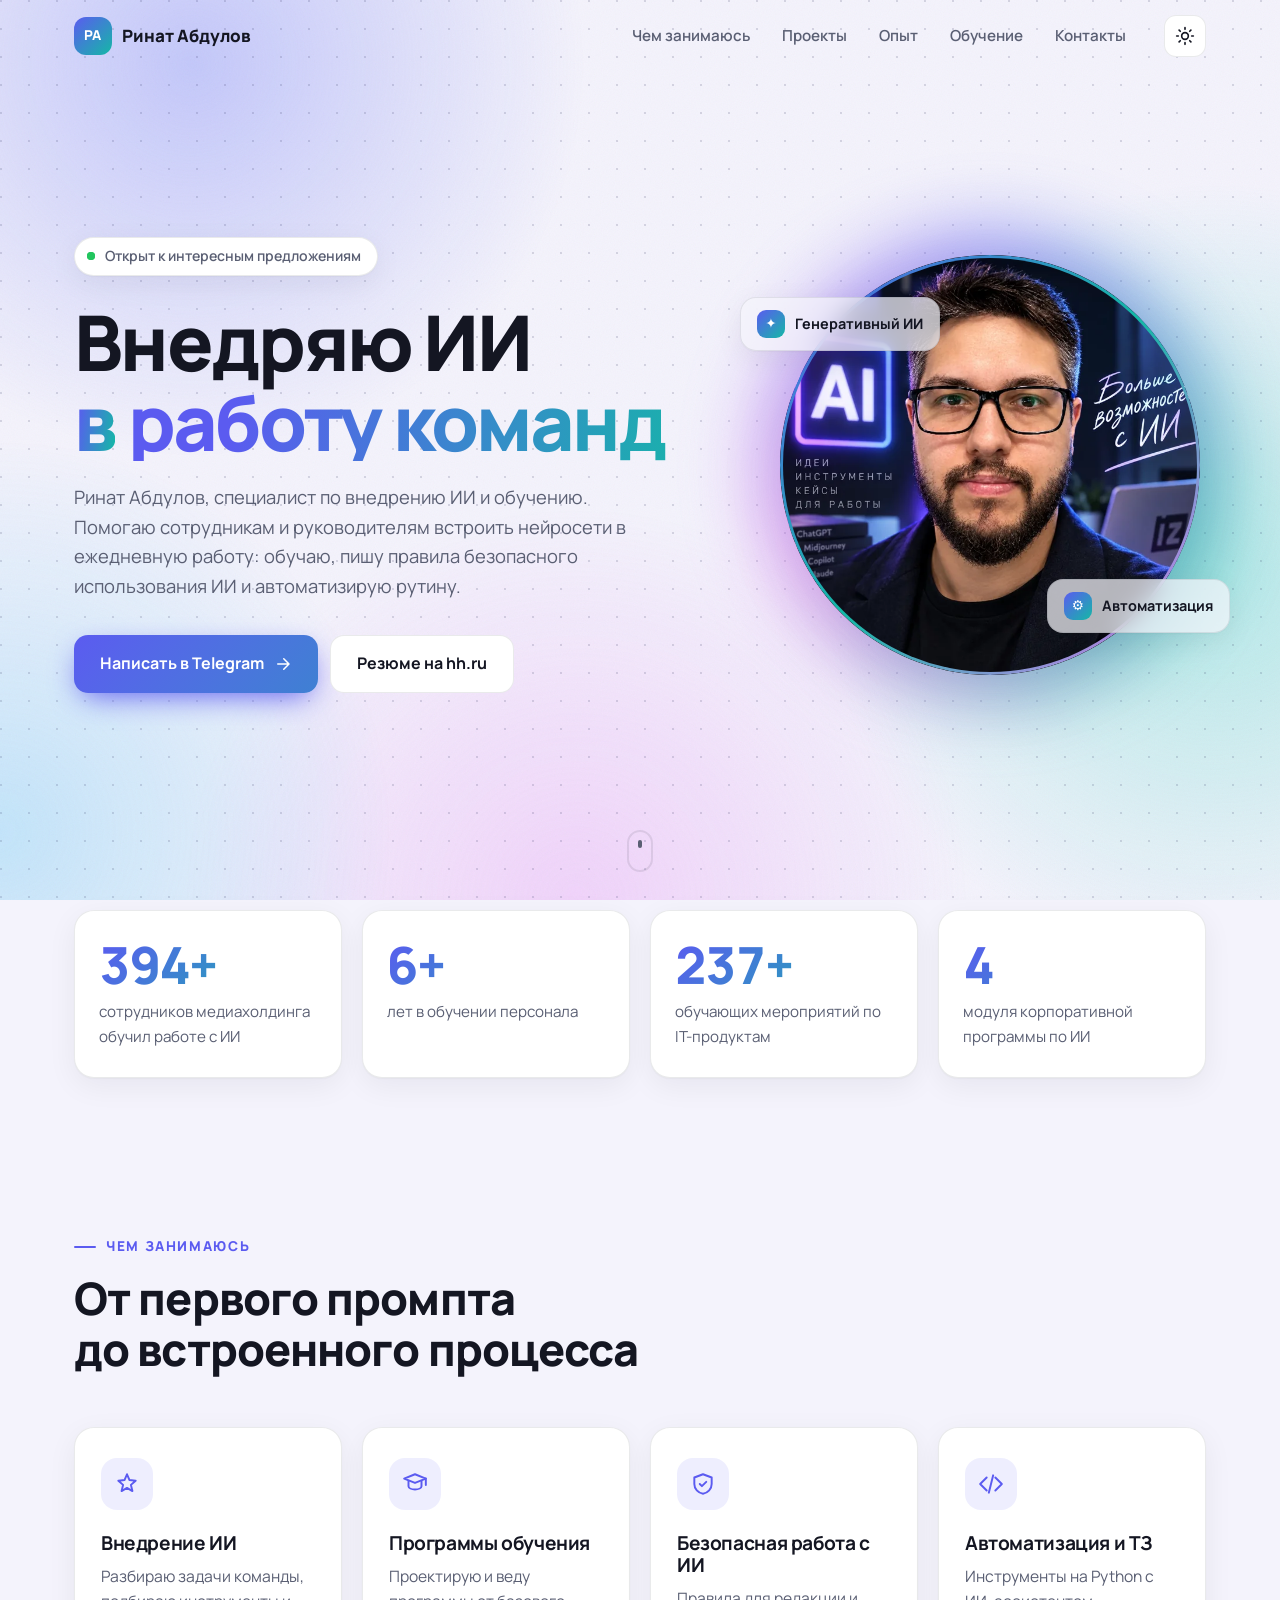
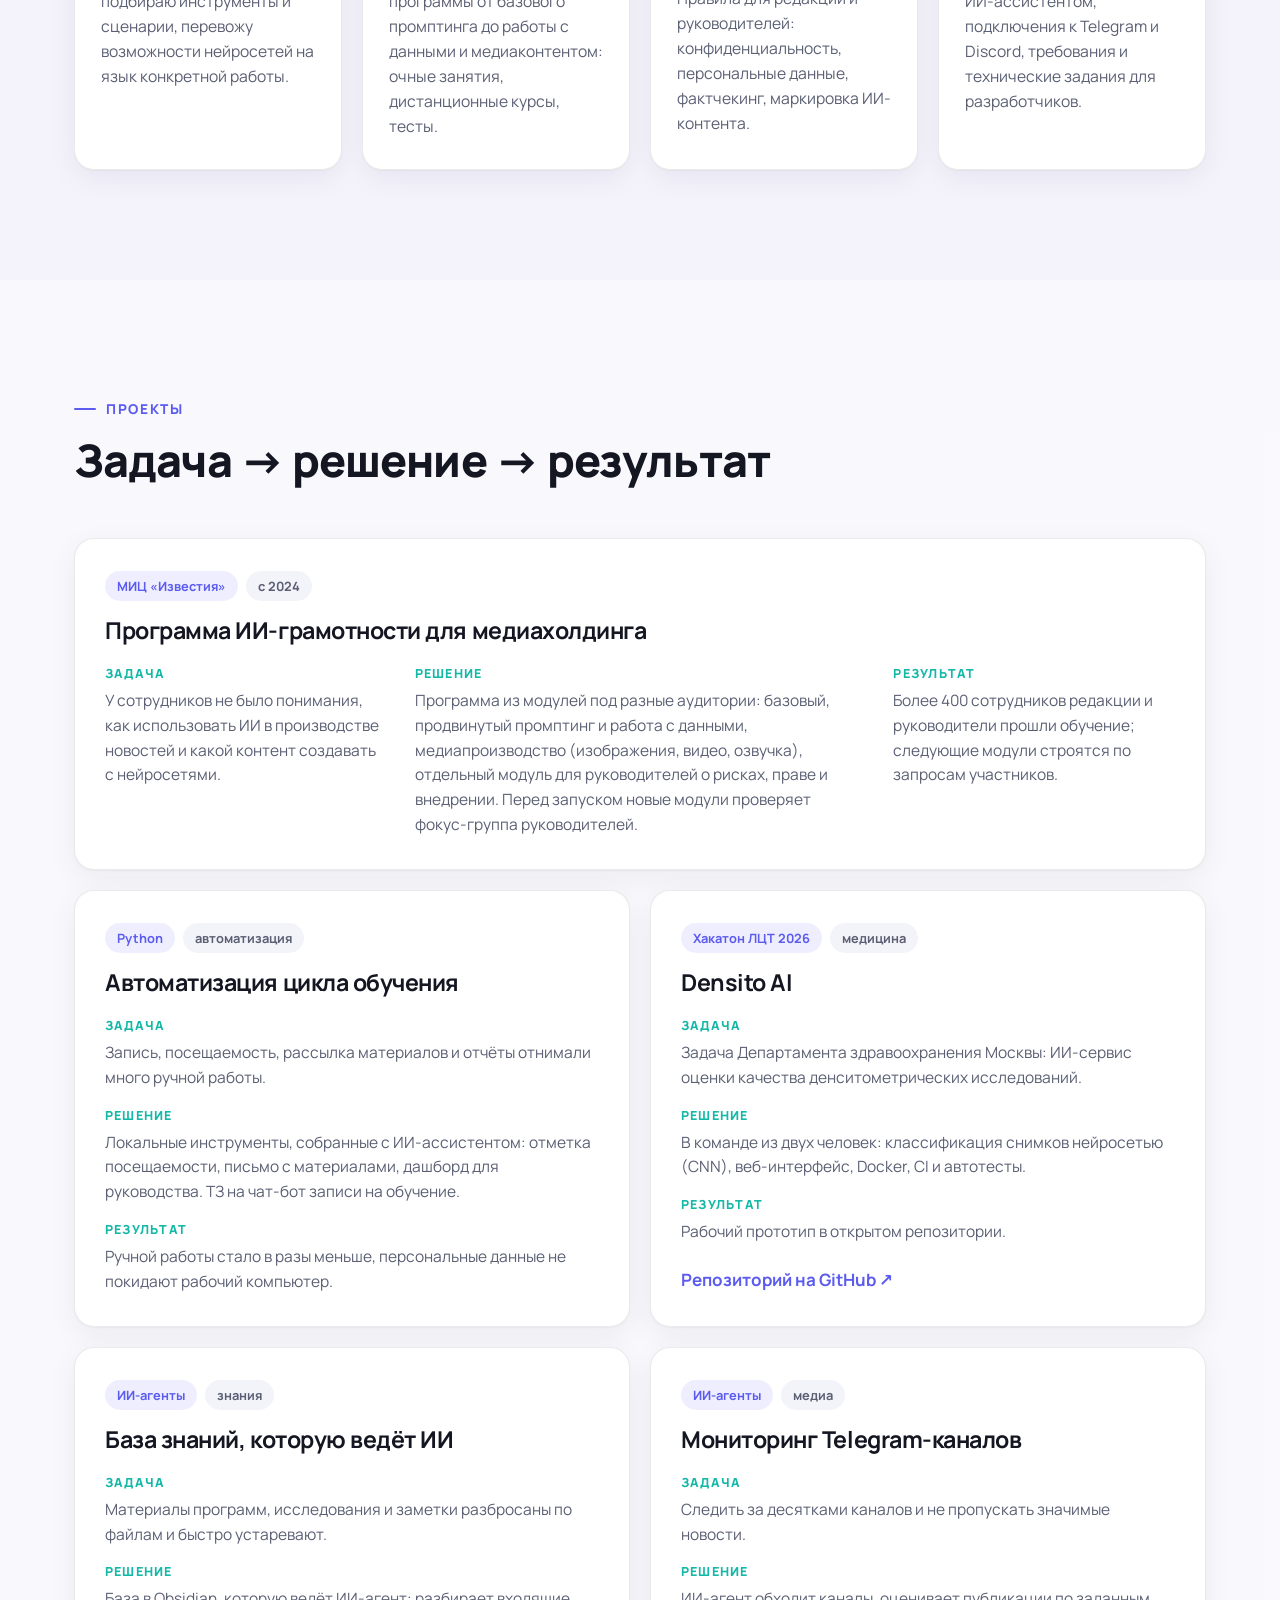
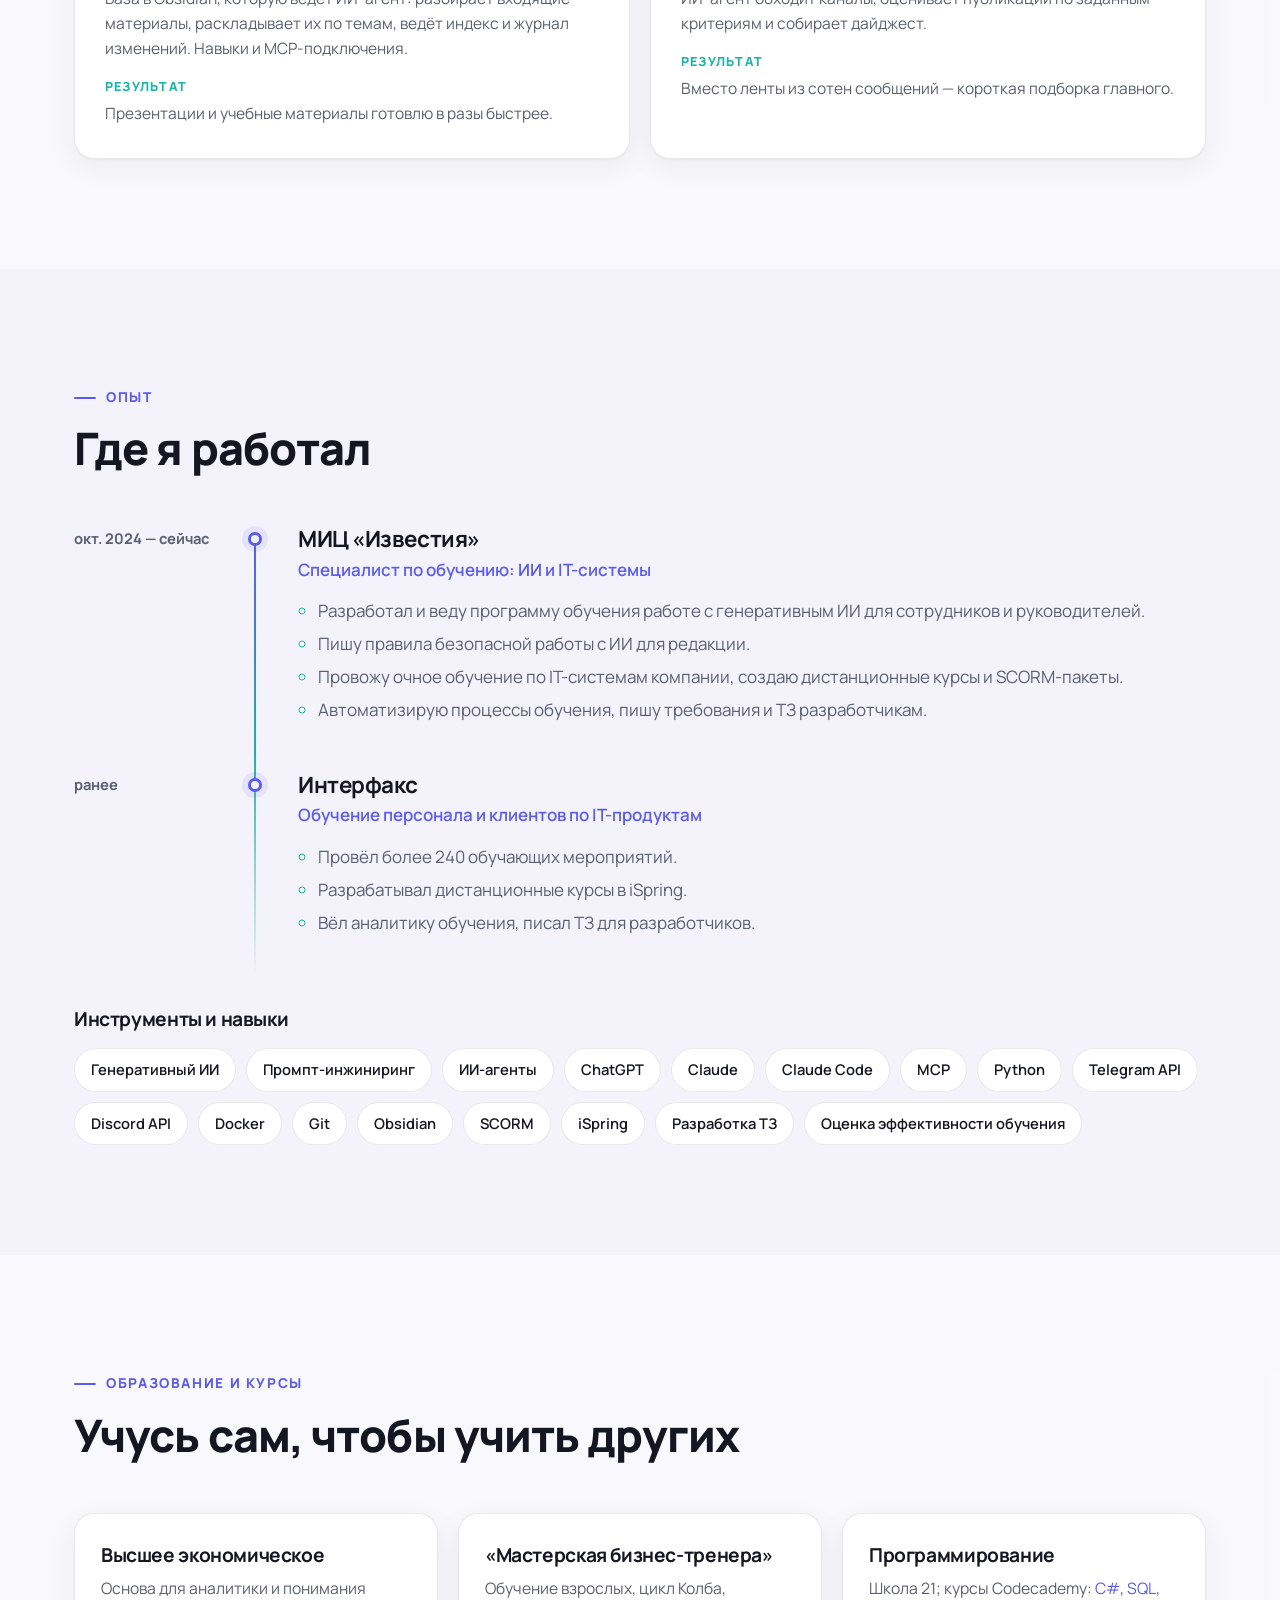
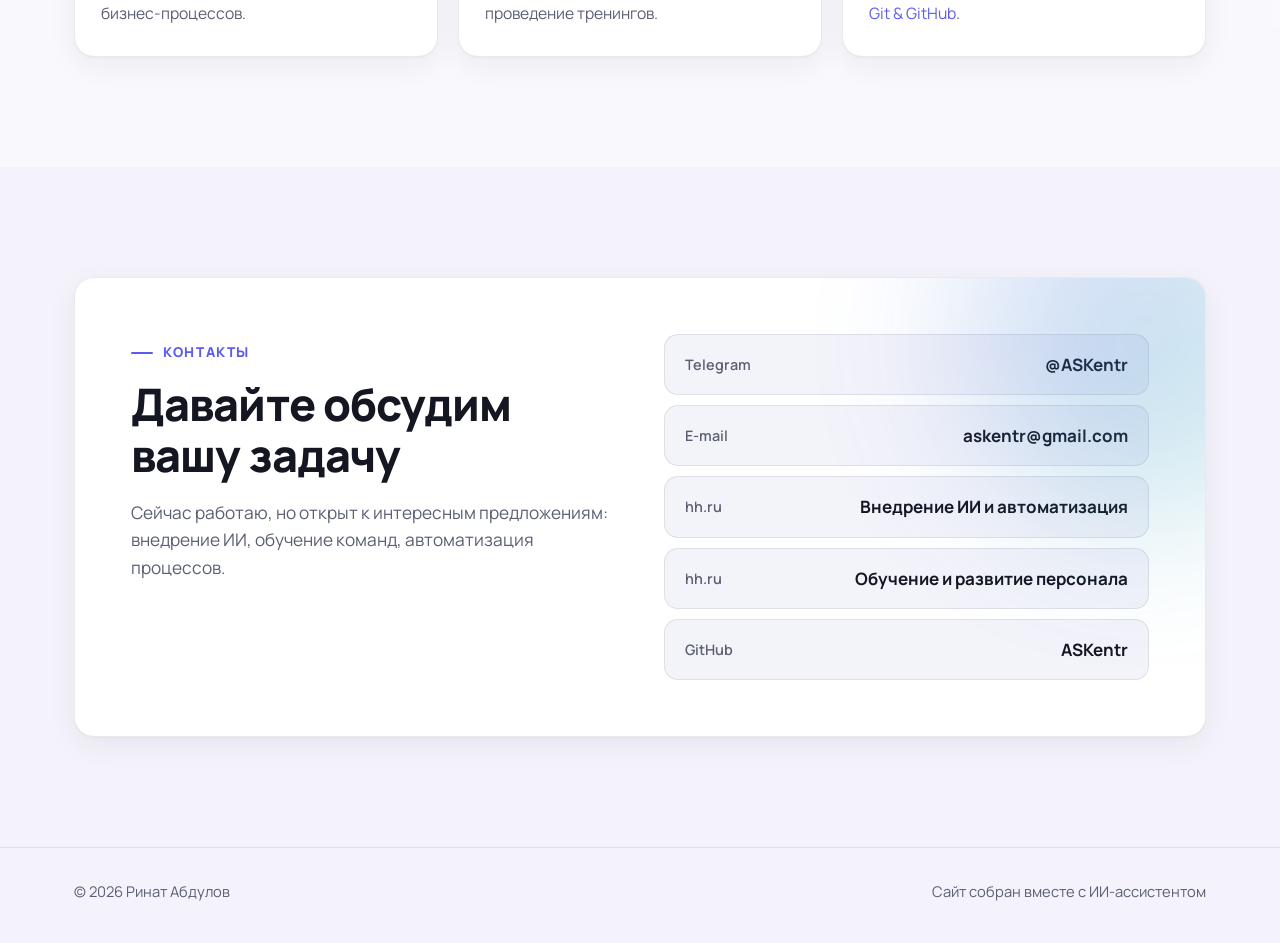
==== commit dfab044d: "Новое фото, свой курсор, живой фон, плавная смена слов - Круглое фото с градиентной рамкой и вращающ" ====
--- a/index.html
+++ b/index.html
@@ -46,8 +46,15 @@
 <body>
 <a class="skip-link" href="#main">К содержанию</a>
 <div class="scroll-progress" aria-hidden="true"></div>
-<div class="cursor-glow" aria-hidden="true"></div>
-<div class="cursor-ring" aria-hidden="true"></div>
+<div class="page-bg" aria-hidden="true">
+    <span class="aurora aurora--1"></span>
+    <span class="aurora aurora--2"></span>
+    <span class="aurora aurora--3"></span>
+    <span class="aurora aurora--4"></span>
+    <span class="dots"></span>
+    <span class="dots dots--lit"></span>
+    <span class="noise"></span>
+</div>
 
 <header class="header">
     <div class="container header__inner">
@@ -77,18 +84,12 @@
 <main id="main">
     <!-- Первый экран -->
     <section class="hero" id="top">
-        <div class="hero__bg" aria-hidden="true">
-            <span class="blob blob--1"></span>
-            <span class="blob blob--2"></span>
-            <span class="blob blob--3"></span>
-            <span class="grid-lines"></span>
-        </div>
         <div class="container hero__inner">
             <div class="hero__text">
                 <p class="badge reveal"><span class="badge__dot"></span>Открыт к интересным предложениям</p>
                 <h1 class="hero__title reveal">
                     Внедряю ИИ<br>
-                    <span class="gradient-text">в&nbsp;<span class="rotator">работу команд</span></span>
+                    <span class="gradient-text">в</span>&nbsp;<span class="rotator gradient-text">работу команд</span>
                 </h1>
                 <p class="hero__lead reveal">
                     Ринат Абдулов, специалист по внедрению ИИ и обучению.
@@ -107,7 +108,7 @@
                 <div class="photo-frame tilt">
                     <picture>
                         <source srcset="images/portrait.webp" type="image/webp">
-                        <img src="images/portrait.jpg" width="640" height="800" alt="Ринат Абдулов">
+                        <img src="images/portrait.jpg" width="720" height="720" alt="Ринат Абдулов">
                     </picture>
                 </div>
                 <div class="float-card float-card--a">
--- a/style.css
+++ b/style.css
@@ -1,7 +1,7 @@
 /* ============ Токены ============ */
 :root {
-    --bg: #f6f6fb;
-    --bg-alt: #eeeef7;
+    --bg: #f4f3fc;
+    --bg-alt: rgba(255, 255, 255, 0.45);
     --surface: #ffffff;
     --surface-2: #f3f3fa;
     --text: #141622;
@@ -15,6 +15,12 @@
     --shadow: 0 1px 2px rgba(20, 22, 34, 0.04), 0 8px 30px rgba(20, 22, 34, 0.06);
     --shadow-lg: 0 20px 60px rgba(40, 40, 120, 0.16);
     --header-bg: rgba(246, 246, 251, 0.72);
+    --aurora-1: rgba(129, 140, 248, 0.42);
+    --aurora-2: rgba(45, 212, 191, 0.32);
+    --aurora-3: rgba(232, 121, 249, 0.26);
+    --aurora-4: rgba(56, 189, 248, 0.26);
+    --dot: rgba(40, 42, 90, 0.16);
+    --noise-opacity: 0.05;
     --radius: 20px;
     --ease: cubic-bezier(0.22, 1, 0.36, 1);
     color-scheme: light;
@@ -22,7 +28,7 @@
 
 :root[data-theme="dark"] {
     --bg: #0a0b12;
-    --bg-alt: #0f111b;
+    --bg-alt: rgba(20, 23, 37, 0.35);
     --surface: #141725;
     --surface-2: #1a1e2e;
     --text: #eceef7;
@@ -36,13 +42,19 @@
     --shadow: 0 1px 2px rgba(0, 0, 0, 0.3), 0 8px 30px rgba(0, 0, 0, 0.3);
     --shadow-lg: 0 20px 60px rgba(0, 0, 0, 0.5);
     --header-bg: rgba(10, 11, 18, 0.7);
+    --aurora-1: rgba(99, 102, 241, 0.32);
+    --aurora-2: rgba(20, 184, 166, 0.2);
+    --aurora-3: rgba(217, 70, 239, 0.16);
+    --aurora-4: rgba(14, 165, 233, 0.16);
+    --dot: rgba(255, 255, 255, 0.07);
+    --noise-opacity: 0.06;
     color-scheme: dark;
 }
 
 @media (prefers-color-scheme: dark) {
     :root:not([data-theme="light"]) {
         --bg: #0a0b12;
-        --bg-alt: #0f111b;
+        --bg-alt: rgba(20, 23, 37, 0.35);
         --surface: #141725;
         --surface-2: #1a1e2e;
         --text: #eceef7;
@@ -56,6 +68,12 @@
         --shadow: 0 1px 2px rgba(0, 0, 0, 0.3), 0 8px 30px rgba(0, 0, 0, 0.3);
         --shadow-lg: 0 20px 60px rgba(0, 0, 0, 0.5);
         --header-bg: rgba(10, 11, 18, 0.7);
+    --aurora-1: rgba(99, 102, 241, 0.32);
+    --aurora-2: rgba(20, 184, 166, 0.2);
+    --aurora-3: rgba(217, 70, 239, 0.16);
+    --aurora-4: rgba(14, 165, 233, 0.16);
+    --dot: rgba(255, 255, 255, 0.07);
+    --noise-opacity: 0.06;
         color-scheme: dark;
     }
 }
@@ -129,50 +147,69 @@
     background: linear-gradient(90deg, var(--accent), var(--accent-2));
 }
 
-/* ============ Курсор ============ */
-.cursor-ring,
-.cursor-glow {
+/* ============ Фон страницы ============ */
+.page-bg {
     position: fixed;
-    top: 0;
-    left: 0;
+    inset: 0;
+    z-index: -1;
+    overflow: hidden;
     pointer-events: none;
+}
+
+.aurora {
+    position: absolute;
+    width: 70vmax;
+    height: 70vmax;
+    border-radius: 50%;
+    will-change: transform;
+}
+.aurora--1 {
+    top: -30vmax; left: -20vmax;
+    background: radial-gradient(circle, var(--aurora-1), transparent 62%);
+    animation: aurora-1 28s ease-in-out infinite alternate;
+}
+.aurora--2 {
+    top: 10vmax; right: -30vmax;
+    background: radial-gradient(circle, var(--aurora-2), transparent 62%);
+    animation: aurora-2 34s ease-in-out infinite alternate;
+}
+.aurora--3 {
+    bottom: -35vmax; left: 10vmax;
+    background: radial-gradient(circle, var(--aurora-3), transparent 62%);
+    animation: aurora-3 40s ease-in-out infinite alternate;
+}
+.aurora--4 {
+    top: 30vmax; left: -35vmax;
+    background: radial-gradient(circle, var(--aurora-4), transparent 62%);
+    animation: aurora-4 36s ease-in-out infinite alternate;
+}
+@keyframes aurora-1 { to { transform: translate(25vw, 18vh) scale(1.15); } }
+@keyframes aurora-2 { to { transform: translate(-30vw, 25vh) scale(0.9); } }
+@keyframes aurora-3 { to { transform: translate(20vw, -25vh) scale(1.1); } }
+@keyframes aurora-4 { to { transform: translate(35vw, -15vh) scale(1.2); } }
+
+/* Сетка точек; вокруг курсора точки подсвечиваются */
+.dots {
+    position: absolute;
+    inset: 0;
+    background-image: radial-gradient(circle at 1px 1px, var(--dot) 1.2px, transparent 0);
+    background-size: 28px 28px;
+}
+.dots--lit {
+    background-image: radial-gradient(circle at 1px 1px, var(--accent) 1.6px, transparent 0);
+    -webkit-mask-image: radial-gradient(240px circle at var(--cx, -999px) var(--cy, -999px), #000 0%, rgba(0, 0, 0, 0.35) 45%, transparent 100%);
+    mask-image: radial-gradient(240px circle at var(--cx, -999px) var(--cy, -999px), #000 0%, rgba(0, 0, 0, 0.35) 45%, transparent 100%);
     opacity: 0;
-    transition: opacity 0.3s var(--ease);
-}
-
-.cursor-ring {
-    z-index: 150;
-    width: 36px;
-    height: 36px;
-    margin: -18px 0 0 -18px;
-    border-radius: 50%;
-    border: 1.5px solid var(--accent);
-}
-.cursor-ring::after {
-    content: '';
+    transition: opacity 0.5s var(--ease);
+}
+.has-cursor .dots--lit { opacity: 0.9; }
+
+.noise {
     position: absolute;
     inset: 0;
-    border-radius: 50%;
-    background: var(--accent);
-    opacity: 0;
-    transform: scale(0.6);
-    transition: opacity 0.3s var(--ease), transform 0.4s var(--ease);
-}
-
-.cursor-glow {
-    z-index: 0;
-    width: 560px;
-    height: 560px;
-    margin: -280px 0 0 -280px;
-    border-radius: 50%;
-    background: radial-gradient(circle, var(--glow) 0%, transparent 65%);
-}
-
-.has-cursor .cursor-ring,
-.has-cursor .cursor-glow { opacity: 1; }
-
-.cursor-ring.is-hover::after { opacity: 0.14; transform: scale(1); }
-.cursor-ring.is-down { border-width: 3px; }
+    opacity: var(--noise-opacity);
+    background-image: url("data:image/svg+xml,%3Csvg xmlns='http://www.w3.org/2000/svg' width='160' height='160'%3E%3Cfilter id='n'%3E%3CfeTurbulence type='fractalNoise' baseFrequency='0.85' numOctaves='3' stitchTiles='stitch'/%3E%3C/filter%3E%3Crect width='100%25' height='100%25' filter='url(%23n)'/%3E%3C/svg%3E");
+}
 
 /* ============ Шапка ============ */
 .header {
@@ -296,51 +333,6 @@
     overflow: hidden;
 }
 
-.hero__bg { position: absolute; inset: 0; pointer-events: none; }
-
-.blob {
-    position: absolute;
-    border-radius: 50%;
-    filter: blur(70px);
-    opacity: 0.45;
-    will-change: transform;
-}
-.blob--1 {
-    width: 520px; height: 520px;
-    top: -140px; left: -120px;
-    background: var(--accent);
-    animation: drift-1 22s ease-in-out infinite alternate;
-}
-.blob--2 {
-    width: 460px; height: 460px;
-    top: 30%; right: -160px;
-    background: var(--accent-2);
-    opacity: 0.32;
-    animation: drift-2 26s ease-in-out infinite alternate;
-}
-.blob--3 {
-    width: 340px; height: 340px;
-    bottom: -120px; left: 35%;
-    background: var(--accent-3);
-    opacity: 0.22;
-    animation: drift-3 30s ease-in-out infinite alternate;
-}
-
-@keyframes drift-1 { to { transform: translate(120px, 80px) scale(1.1); } }
-@keyframes drift-2 { to { transform: translate(-100px, -60px) scale(0.92); } }
-@keyframes drift-3 { to { transform: translate(-80px, -100px) scale(1.15); } }
-
-.grid-lines {
-    position: absolute;
-    inset: 0;
-    background-image:
-        linear-gradient(var(--border) 1px, transparent 1px),
-        linear-gradient(90deg, var(--border) 1px, transparent 1px);
-    background-size: 64px 64px;
-    -webkit-mask-image: radial-gradient(ellipse 70% 60% at 50% 40%, #000 30%, transparent 75%);
-    mask-image: radial-gradient(ellipse 70% 60% at 50% 40%, #000 30%, transparent 75%);
-}
-
 .hero__inner {
     position: relative;
     display: grid;
@@ -397,14 +389,30 @@
 }
 @keyframes shine { to { background-position: 200% center; } }
 
+/* Маска шириной в 5 слов: прозрачно | мягкий край | видно | мягкий край | прозрачно.
+   Сдвиг маски проявляет слово слева направо и так же, слева направо, его стирает. */
 .rotator {
     display: inline-block;
-    transition: opacity 0.4s var(--ease), transform 0.5s var(--ease), filter 0.4s;
-}
-.rotator.is-out {
-    opacity: 0;
-    transform: translateY(0.3em);
-    filter: blur(6px);
+    padding-right: 0.08em;
+    -webkit-mask-image: linear-gradient(90deg, transparent 0%, transparent 20%, #000 40%, #000 60%, transparent 80%, transparent 100%);
+    mask-image: linear-gradient(90deg, transparent 0%, transparent 20%, #000 40%, #000 60%, transparent 80%, transparent 100%);
+    -webkit-mask-size: 500% 100%;
+    mask-size: 500% 100%;
+    -webkit-mask-repeat: no-repeat;
+    mask-repeat: no-repeat;
+    -webkit-mask-position: 50% 0;
+    mask-position: 50% 0;
+}
+.rotator.is-out { animation: word-out 0.9s cubic-bezier(0.55, 0, 0.45, 1) forwards, shine 8s linear infinite; }
+.rotator.is-in { animation: word-in 1.1s cubic-bezier(0.25, 0.8, 0.3, 1) forwards, shine 8s linear infinite; }
+
+@keyframes word-in {
+    from { -webkit-mask-position: 100% 0; mask-position: 100% 0; transform: translateX(-0.12em); filter: blur(4px); }
+    to   { -webkit-mask-position: 50% 0;  mask-position: 50% 0;  transform: none; filter: blur(0); }
+}
+@keyframes word-out {
+    from { -webkit-mask-position: 50% 0; mask-position: 50% 0; transform: none; filter: blur(0); }
+    to   { -webkit-mask-position: 0% 0;  mask-position: 0% 0;  transform: translateX(0.12em); filter: blur(4px); }
 }
 
 .hero__lead {
@@ -448,13 +456,25 @@
 }
 .btn--ghost:hover { border-color: var(--accent); }
 
-.hero__photo { position: relative; justify-self: center; width: min(100%, 400px); }
+.hero__photo { position: relative; justify-self: center; width: min(100%, 420px); isolation: isolate; }
+.hero__photo::before {
+    content: '';
+    position: absolute;
+    inset: -6%;
+    z-index: -1;
+    border-radius: 50%;
+    background: conic-gradient(from 0deg, var(--accent), var(--accent-2), var(--accent-3), var(--accent));
+    filter: blur(36px);
+    opacity: 0.55;
+    animation: spin 14s linear infinite;
+}
+@keyframes spin { to { transform: rotate(360deg); } }
 
 .photo-frame {
     position: relative;
-    border-radius: 32px;
+    border-radius: 50%;
     overflow: hidden;
-    aspect-ratio: 4 / 5;
+    aspect-ratio: 1;
     box-shadow: var(--shadow-lg);
     transform: perspective(900px) rotateX(var(--rx, 0deg)) rotateY(var(--ry, 0deg));
     transition: transform 0.6s var(--ease);
@@ -465,7 +485,7 @@
     inset: 0;
     z-index: 1;
     border-radius: inherit;
-    padding: 2px;
+    padding: 3px;
     background: linear-gradient(135deg, var(--accent), var(--accent-2), var(--accent-3));
     -webkit-mask: linear-gradient(#000 0 0) content-box, linear-gradient(#000 0 0);
     -webkit-mask-composite: xor;
@@ -501,8 +521,8 @@
     background: linear-gradient(135deg, var(--accent), var(--accent-2));
     font-size: 0.85rem;
 }
-.float-card--a { top: 12%; left: -48px; }
-.float-card--b { bottom: 14%; right: -36px; animation-delay: -3s; }
+.float-card--a { top: 10%; left: -40px; }
+.float-card--b { bottom: 10%; right: -30px; animation-delay: -3s; }
 @keyframes float { 50% { transform: translateY(-10px); } }
 
 .scroll-hint {
@@ -853,10 +873,6 @@
     .hero { padding: 104px 0 80px; }
     .hero__inner { grid-template-columns: 1fr; gap: 48px; }
     .hero__photo { width: min(72%, 300px); }
-    .blob { filter: blur(60px); opacity: 0.3; }
-    .blob--1 { width: 300px; height: 300px; }
-    .blob--2 { width: 280px; height: 280px; opacity: 0.22; }
-    .blob--3 { width: 220px; height: 220px; opacity: 0.16; }
 
     .stats__grid { grid-template-columns: repeat(2, 1fr); gap: 14px; }
     .cases { grid-template-columns: 1fr; }
@@ -895,5 +911,12 @@
         transition-duration: 0.01ms !important;
     }
     .js .reveal { opacity: 1; transform: none; }
-    .cursor-ring, .cursor-glow { display: none; }
-}
+    .dots--lit { display: none; }
+    .rotator { -webkit-mask-position: 50% 0; mask-position: 50% 0; }
+}
+
+/* ============ Курсор ============ */
+@media (hover: hover) and (pointer: fine) {
+    html { cursor: url("data:image/svg+xml,%3Csvg xmlns='http://www.w3.org/2000/svg' width='32' height='32' viewBox='0 0 32 32'%3E%3Cdefs%3E%3ClinearGradient id='g' x1='0' y1='0' x2='1' y2='1'%3E%3Cstop offset='0' stop-color='%236d6af5'/%3E%3Cstop offset='1' stop-color='%2314b8a6'/%3E%3C/linearGradient%3E%3ClinearGradient id='s' x1='0' y1='0' x2='1' y2='1'%3E%3Cstop offset='0' stop-color='%23f0abfc'/%3E%3Cstop offset='1' stop-color='%238b8cff'/%3E%3C/linearGradient%3E%3C/defs%3E%3Cpath d='M5 4.5L5 25L10.6 19.8L14.3 27.6L17.9 26L14.3 18.3L21.8 18.3Z' fill='rgba(10,12,30,0.28)' transform='translate(1 1.6)'/%3E%3Cpath d='M5 4.5L5 25L10.6 19.8L14.3 27.6L17.9 26L14.3 18.3L21.8 18.3Z' fill='url(%23g)' stroke='white' stroke-width='1.6' stroke-linejoin='round'/%3E%3C/svg%3E") 5 4, auto; }
+    a, button, .icon-btn, .chips li, label { cursor: url("data:image/svg+xml,%3Csvg xmlns='http://www.w3.org/2000/svg' width='32' height='32' viewBox='0 0 32 32'%3E%3Cdefs%3E%3ClinearGradient id='g' x1='0' y1='0' x2='1' y2='1'%3E%3Cstop offset='0' stop-color='%236d6af5'/%3E%3Cstop offset='1' stop-color='%2314b8a6'/%3E%3C/linearGradient%3E%3ClinearGradient id='s' x1='0' y1='0' x2='1' y2='1'%3E%3Cstop offset='0' stop-color='%23f0abfc'/%3E%3Cstop offset='1' stop-color='%238b8cff'/%3E%3C/linearGradient%3E%3C/defs%3E%3Cpath d='M5 4.5L5 25L10.6 19.8L14.3 27.6L17.9 26L14.3 18.3L21.8 18.3Z' fill='rgba(10,12,30,0.28)' transform='translate(1 1.6)'/%3E%3Cpath d='M5 4.5L5 25L10.6 19.8L14.3 27.6L17.9 26L14.3 18.3L21.8 18.3Z' fill='url(%23g)' stroke='white' stroke-width='1.6' stroke-linejoin='round'/%3E%3Cpath d='M25 1.5Q25.9 7.1 31 8Q25.9 8.9 25 14.5Q24.1 8.9 19 8Q24.1 7.1 25 1.5Z' fill='url(%23s)' stroke='white' stroke-width='1.2' stroke-linejoin='round'/%3E%3C/svg%3E") 5 4, pointer; }
+}
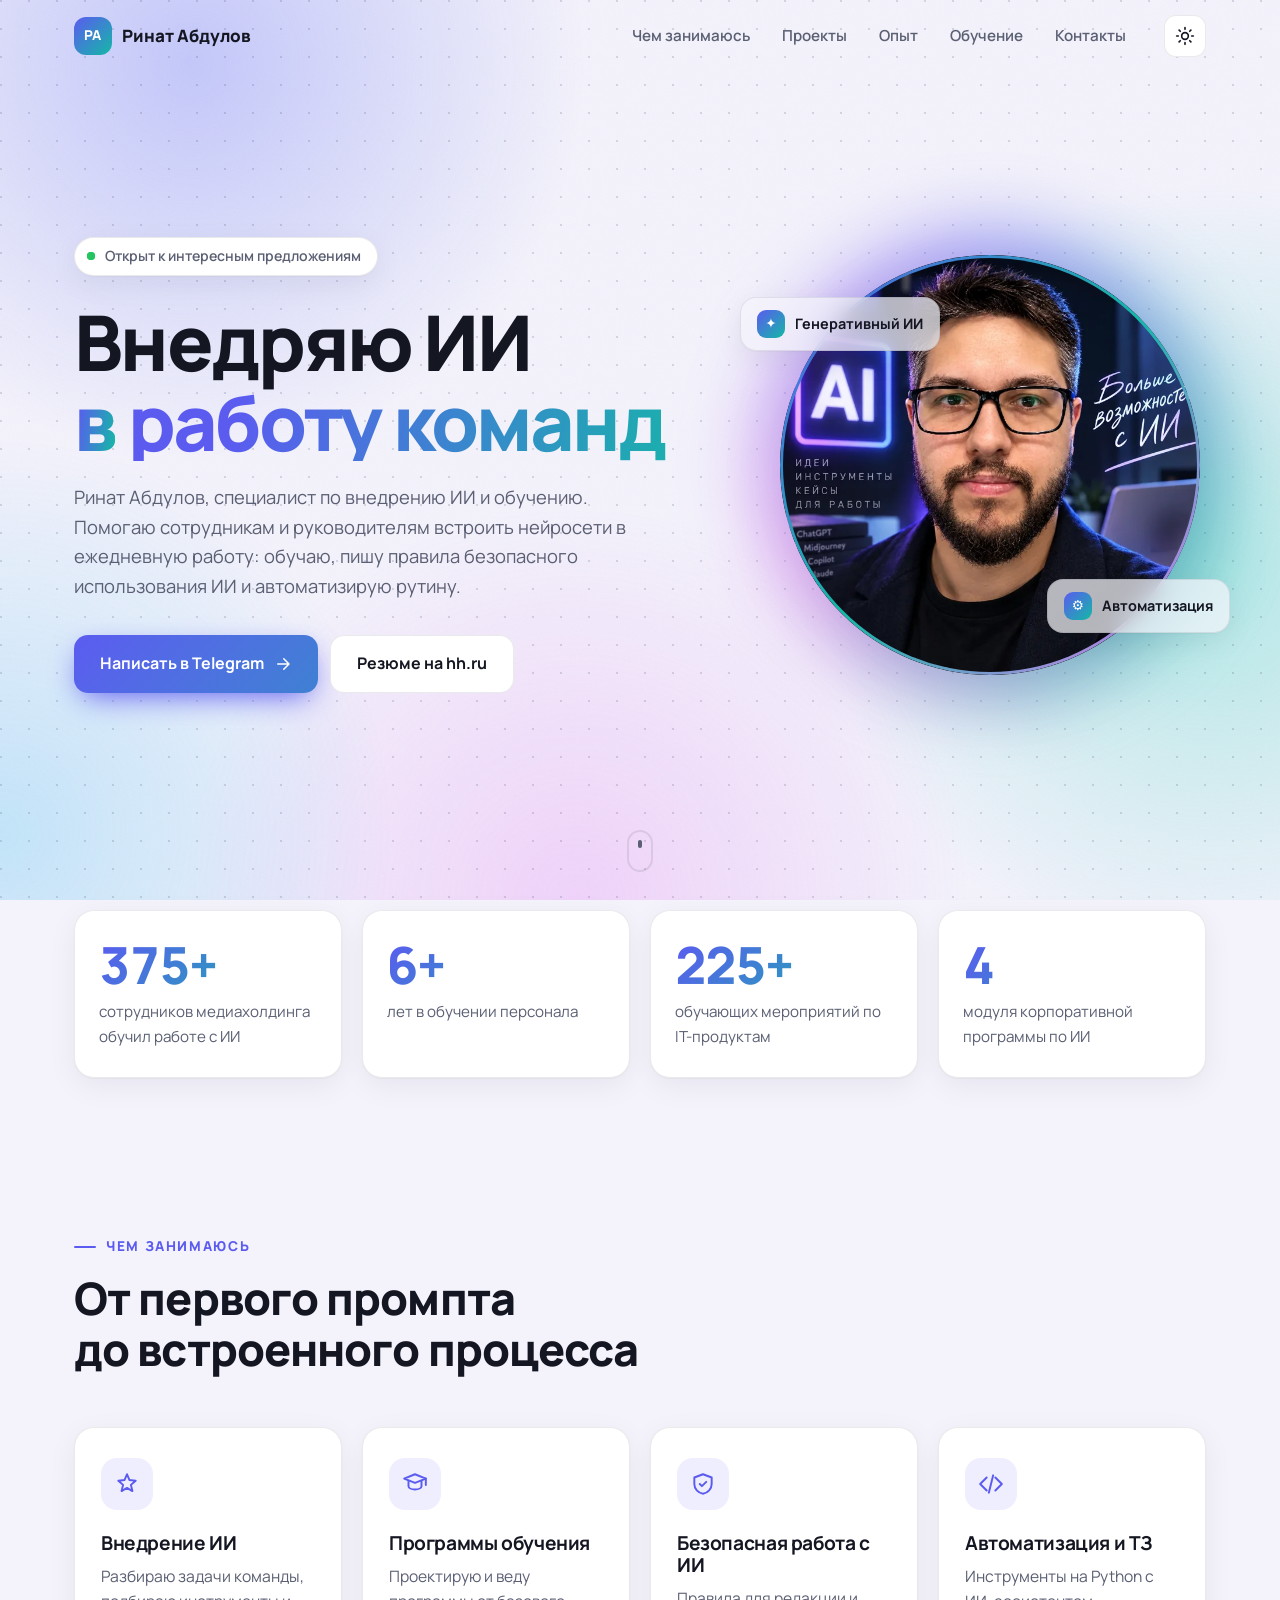
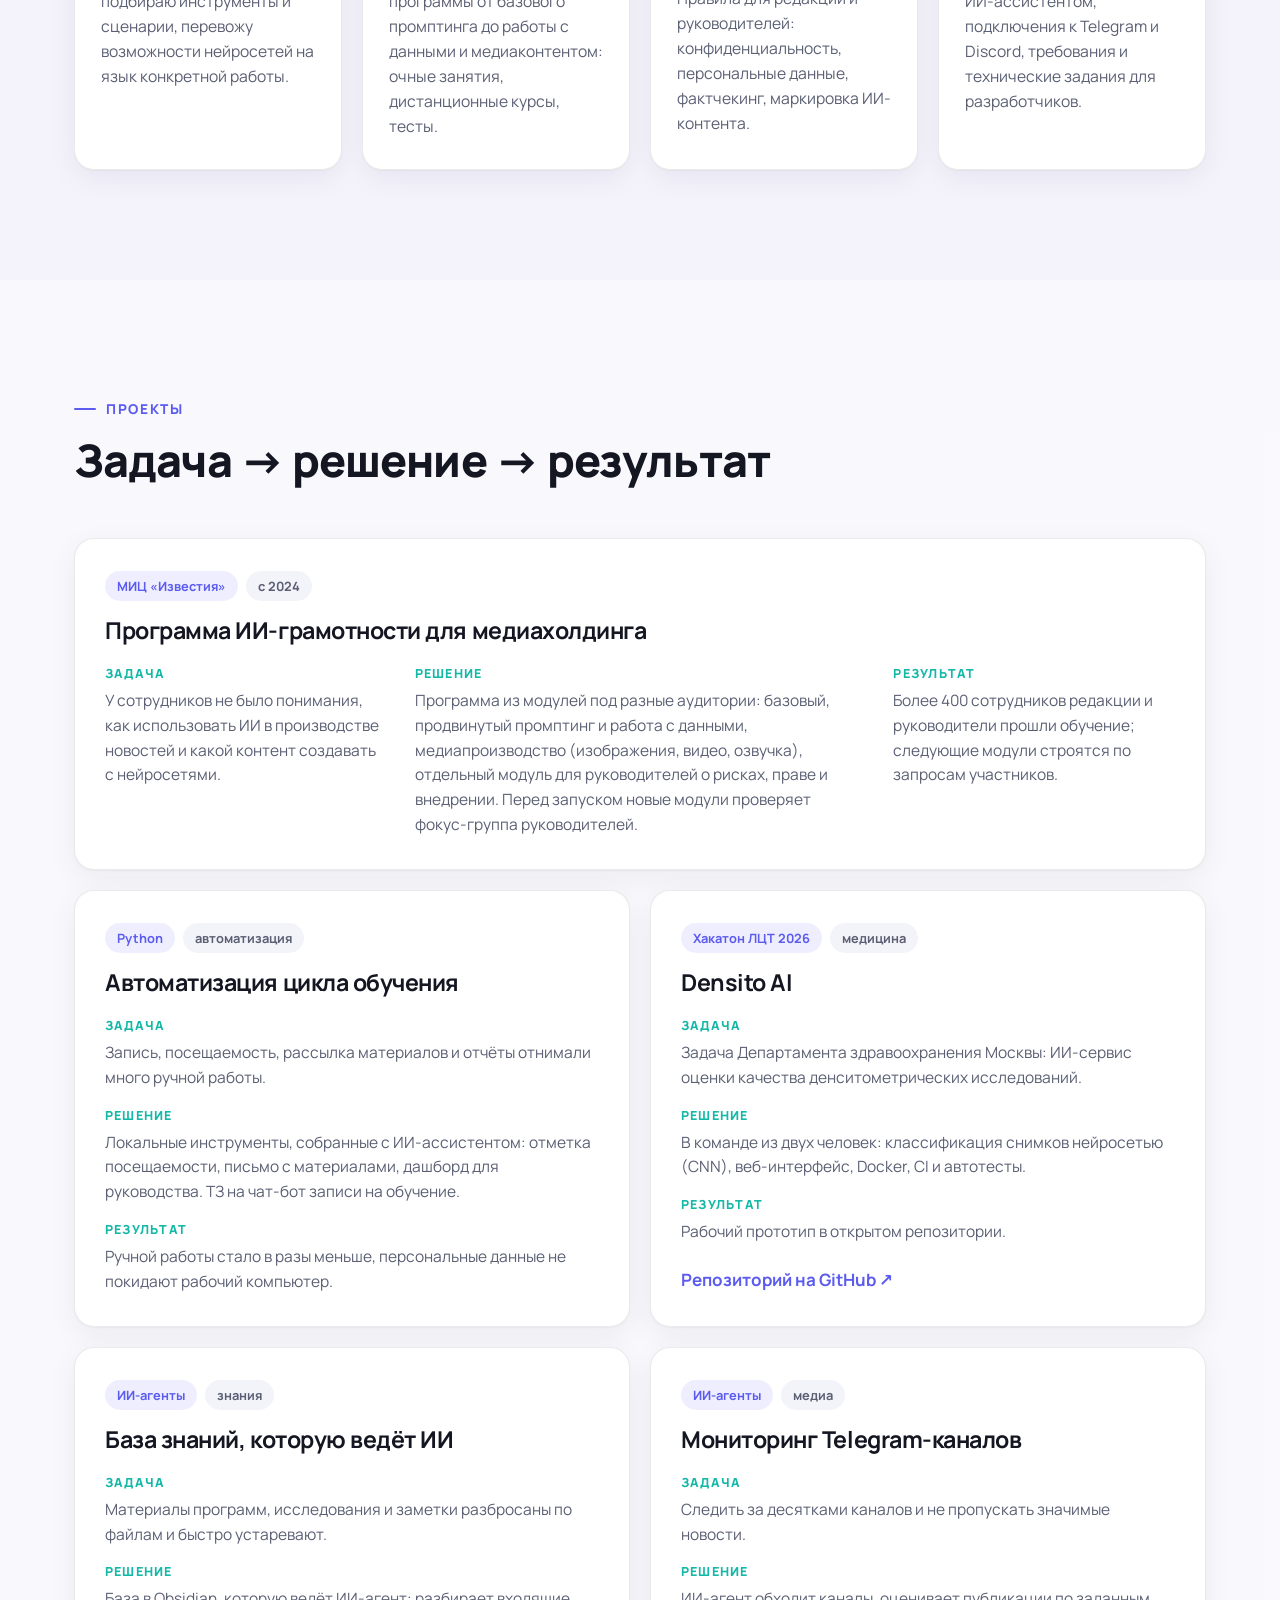
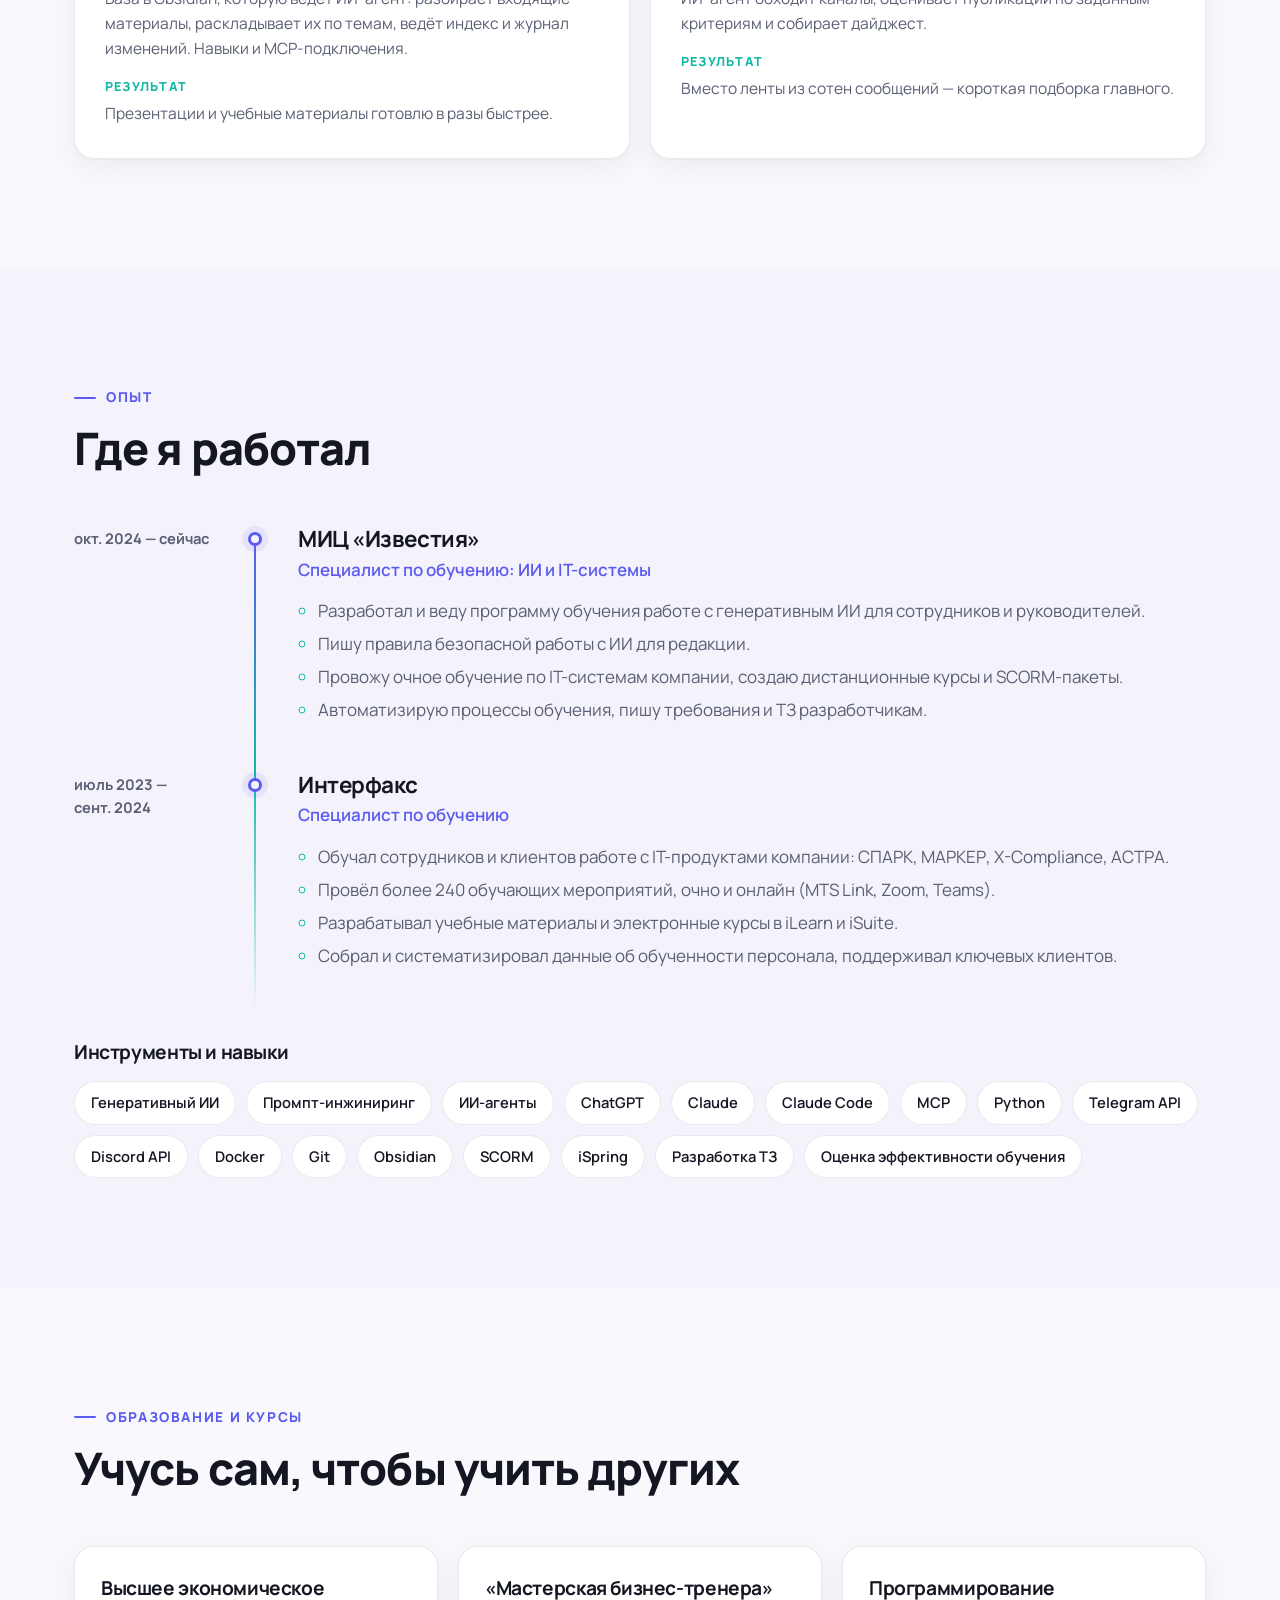
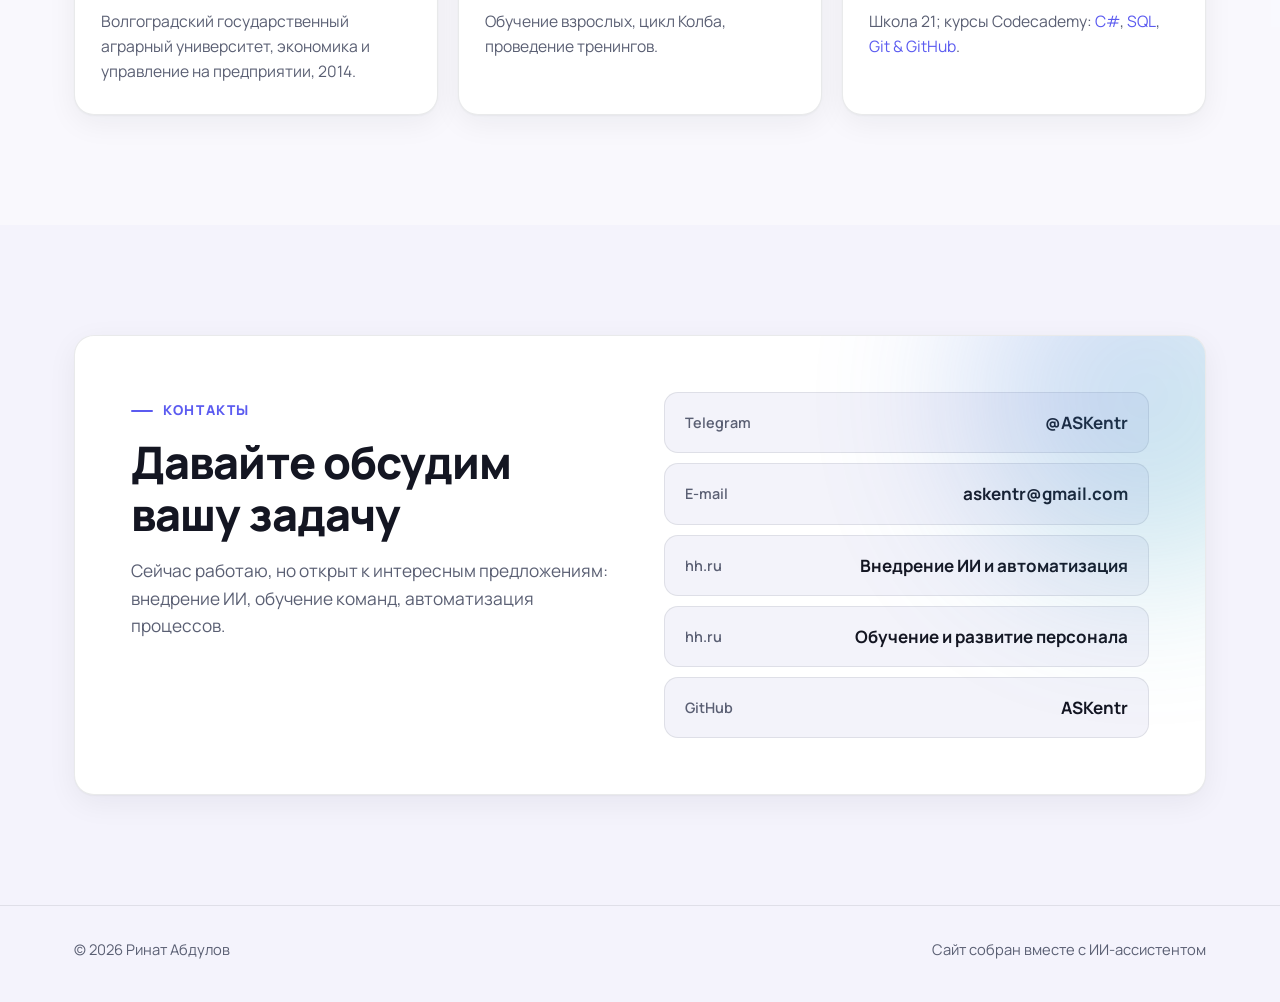
==== commit 299ae433: "Опыт в Интерфаксе и образование по резюме hh Co-Authored-By: Claude Opus 5.5 <noreply@anthropic.com>" ====
--- a/index.html
+++ b/index.html
@@ -271,14 +271,15 @@
                     </div>
                 </li>
                 <li class="timeline__item reveal">
-                    <div class="timeline__date">ранее</div>
+                    <div class="timeline__date">июль&nbsp;2023 — сент.&nbsp;2024</div>
                     <div class="timeline__body">
                         <h3>Интерфакс</h3>
-                        <p class="timeline__role">Обучение персонала и клиентов по IT-продуктам</p>
+                        <p class="timeline__role">Специалист по обучению</p>
                         <ul>
-                            <li>Провёл более 240 обучающих мероприятий.</li>
-                            <li>Разрабатывал дистанционные курсы в iSpring.</li>
-                            <li>Вёл аналитику обучения, писал ТЗ для разработчиков.</li>
+                            <li>Обучал сотрудников и клиентов работе с IT-продуктами компании: СПАРК, МАРКЕР, X-Compliance, АСТРА.</li>
+                            <li>Провёл более 240 обучающих мероприятий, очно и онлайн (MTS Link, Zoom, Teams).</li>
+                            <li>Разрабатывал учебные материалы и электронные курсы в iLearn и iSuite.</li>
+                            <li>Собрал и систематизировал данные об обученности персонала, поддерживал ключевых клиентов.</li>
                         </ul>
                     </div>
                 </li>
@@ -319,7 +320,7 @@
             <div class="cards cards--3">
                 <article class="card spotlight reveal">
                     <h3>Высшее экономическое</h3>
-                    <p>Основа для аналитики и понимания бизнес-процессов.</p>
+                    <p>Волгоградский государственный аграрный университет, экономика и управление на предприятии, 2014.</p>
                 </article>
                 <article class="card spotlight reveal">
                     <h3>«Мастерская бизнес-тренера»</h3>
--- a/style.css
+++ b/style.css
@@ -743,6 +743,7 @@
 }
 .timeline__date {
     padding-top: 1px;
+    padding-right: 28px;
     color: var(--muted);
     font-size: 0.92rem;
     font-weight: 700;
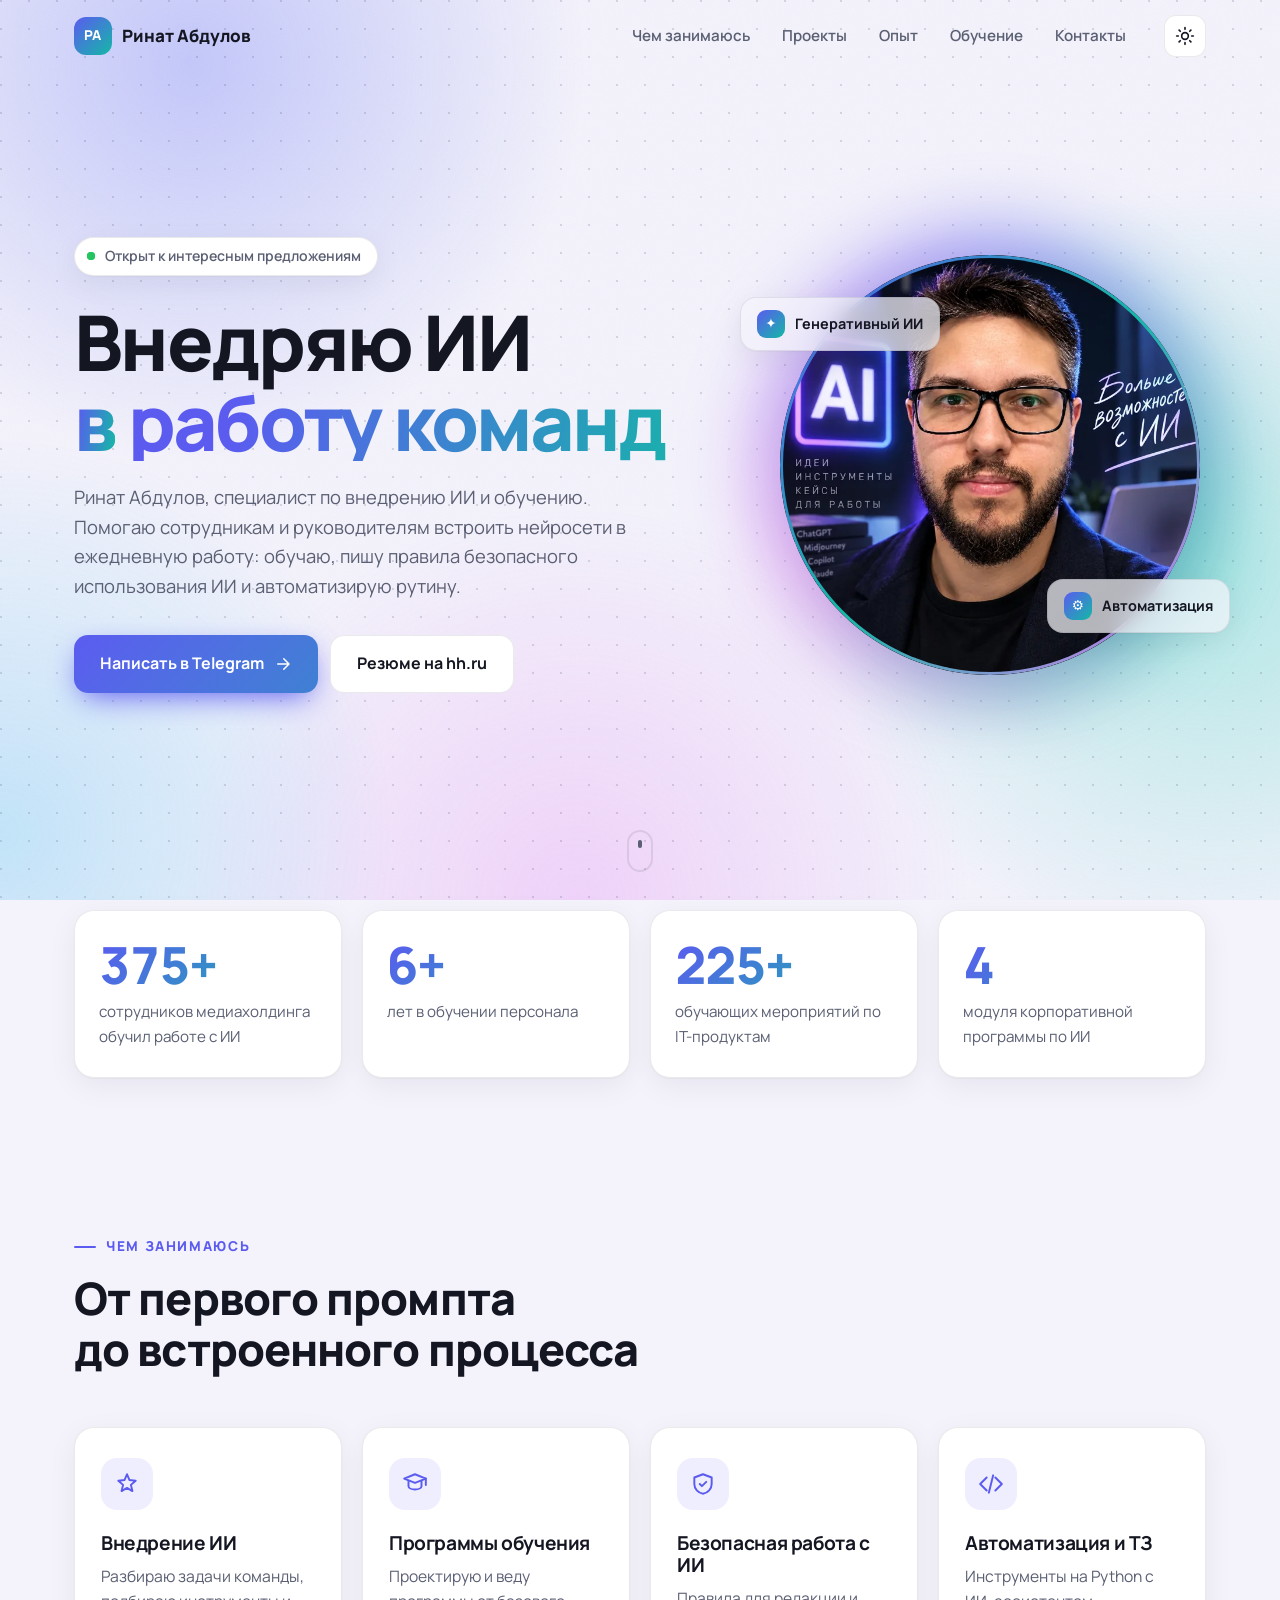
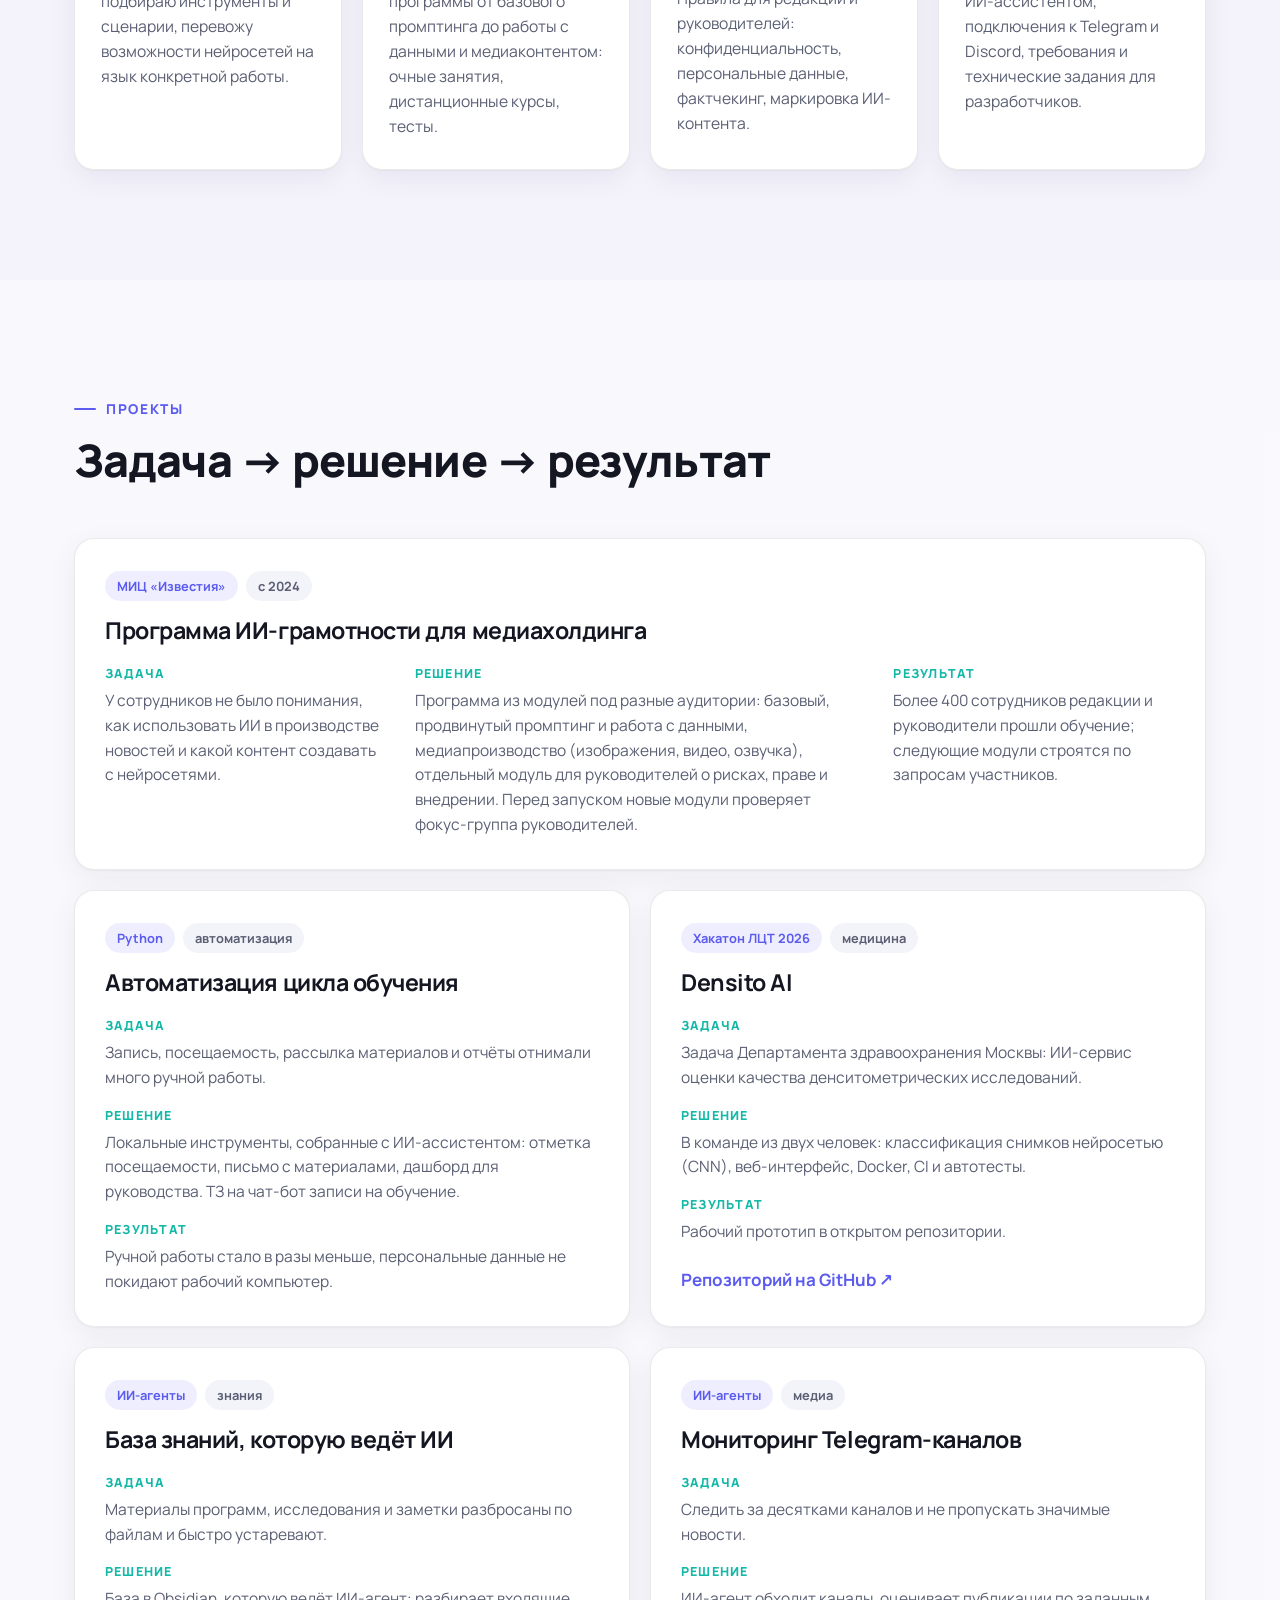
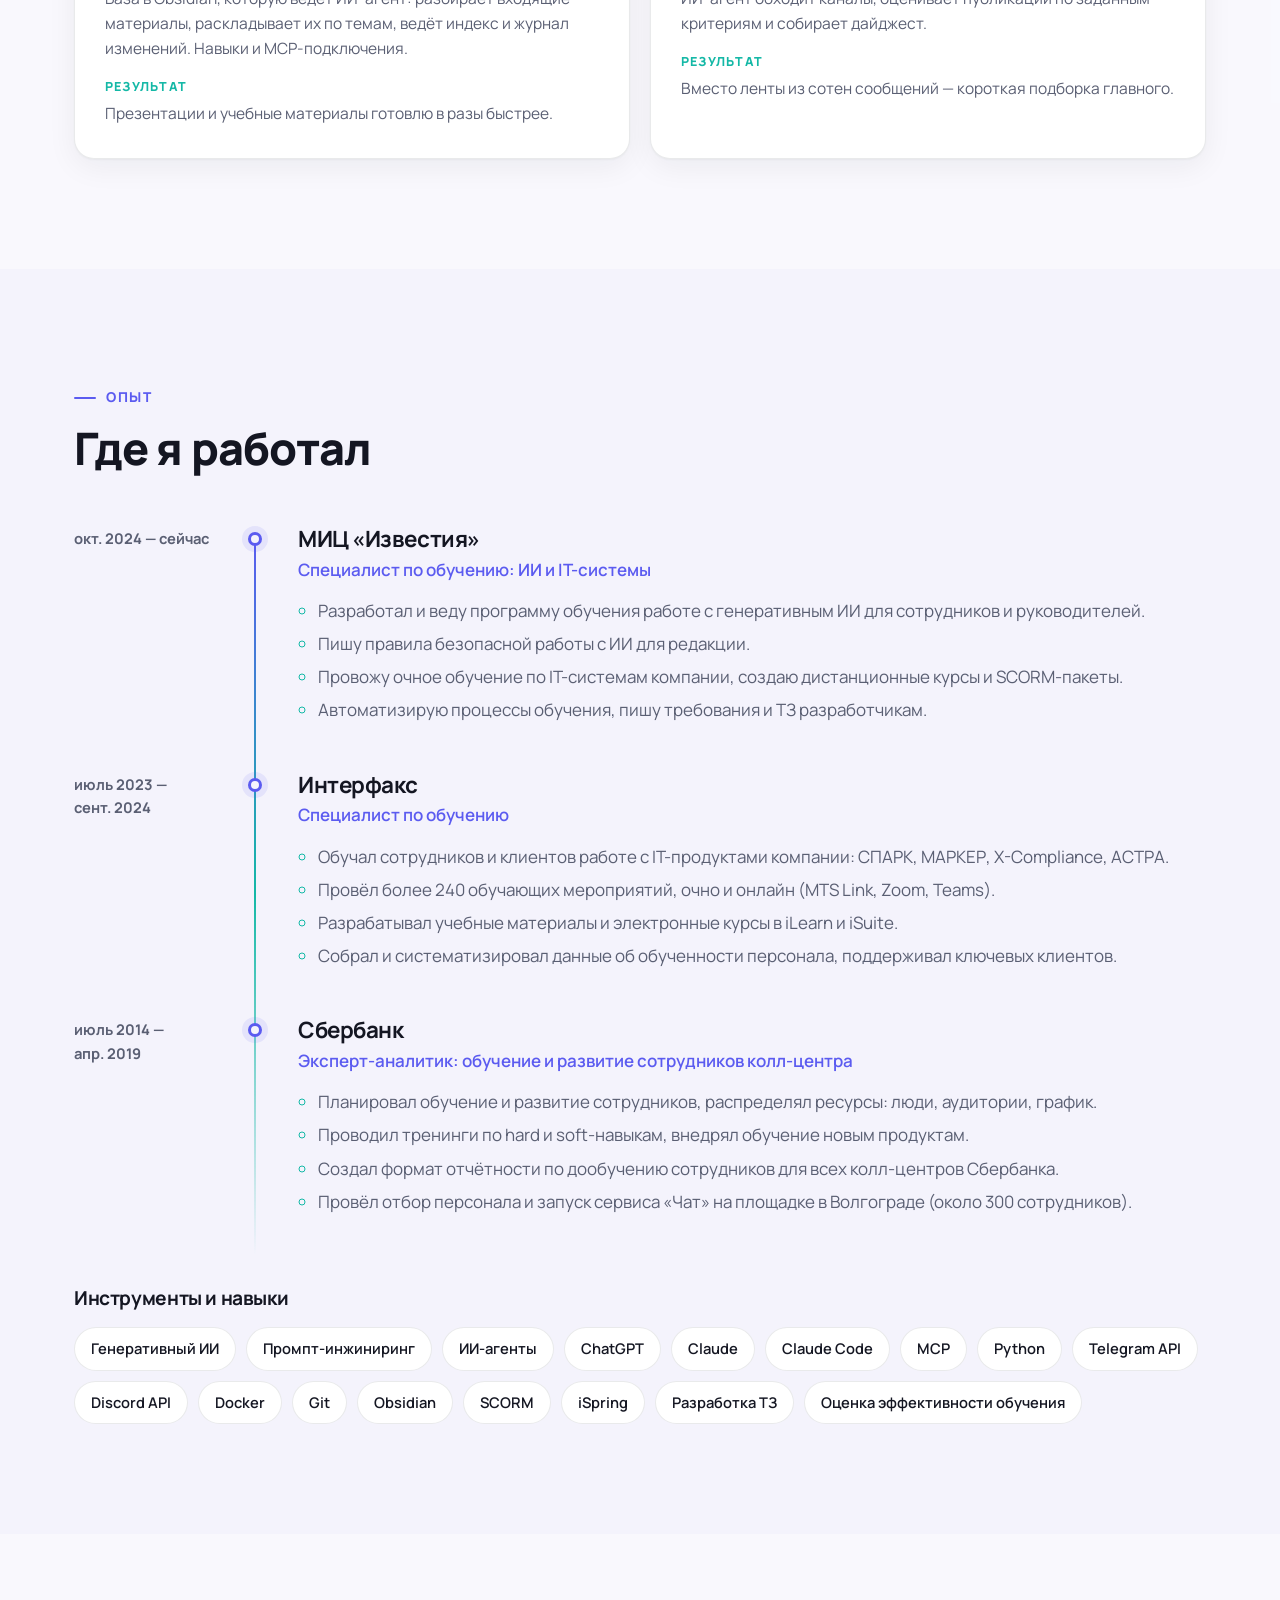
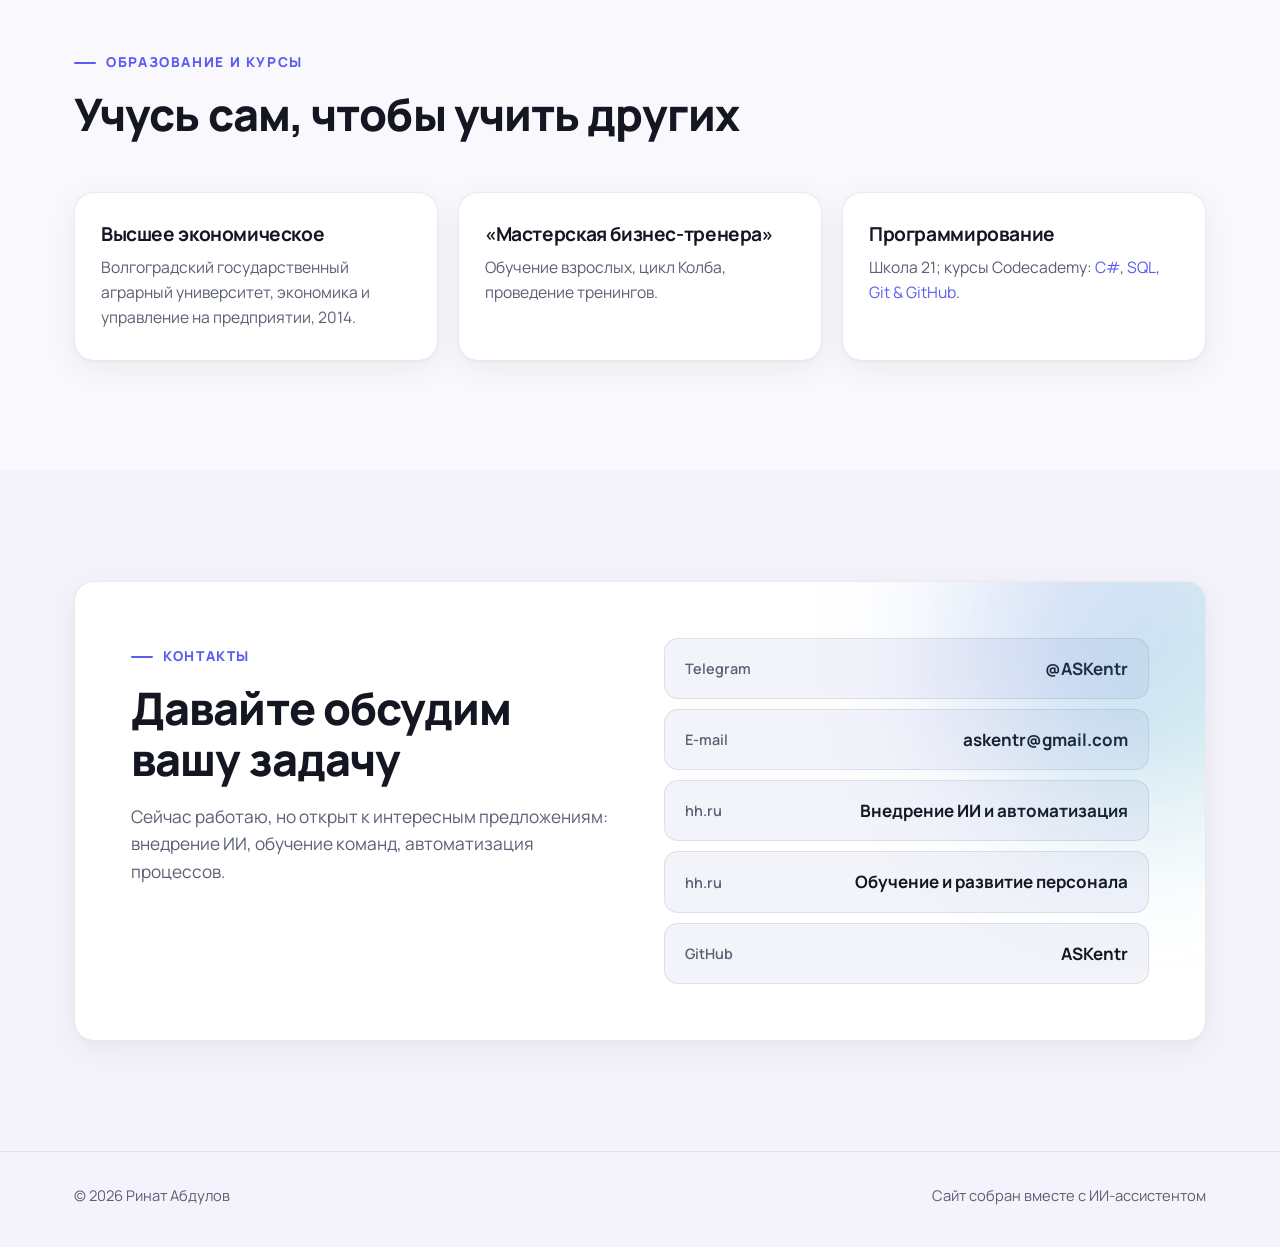
==== commit 9ee8c4b6: "Опыт в Сбербанке в ленте «Где я работал» Co-Authored-By: Claude Opus 5.5 <noreply@anthropic.com>" ====
--- a/index.html
+++ b/index.html
@@ -280,6 +280,19 @@
                             <li>Провёл более 240 обучающих мероприятий, очно и онлайн (MTS Link, Zoom, Teams).</li>
                             <li>Разрабатывал учебные материалы и электронные курсы в iLearn и iSuite.</li>
                             <li>Собрал и систематизировал данные об обученности персонала, поддерживал ключевых клиентов.</li>
+                        </ul>
+                    </div>
+                </li>
+                <li class="timeline__item reveal">
+                    <div class="timeline__date">июль&nbsp;2014 — апр.&nbsp;2019</div>
+                    <div class="timeline__body">
+                        <h3>Сбербанк</h3>
+                        <p class="timeline__role">Эксперт-аналитик: обучение и развитие сотрудников колл-центра</p>
+                        <ul>
+                            <li>Планировал обучение и развитие сотрудников, распределял ресурсы: люди, аудитории, график.</li>
+                            <li>Проводил тренинги по hard и soft-навыкам, внедрял обучение новым продуктам.</li>
+                            <li>Создал формат отчётности по дообучению сотрудников для всех колл-центров Сбербанка.</li>
+                            <li>Провёл отбор персонала и запуск сервиса «Чат» на площадке в Волгограде (около 300 сотрудников).</li>
                         </ul>
                     </div>
                 </li>
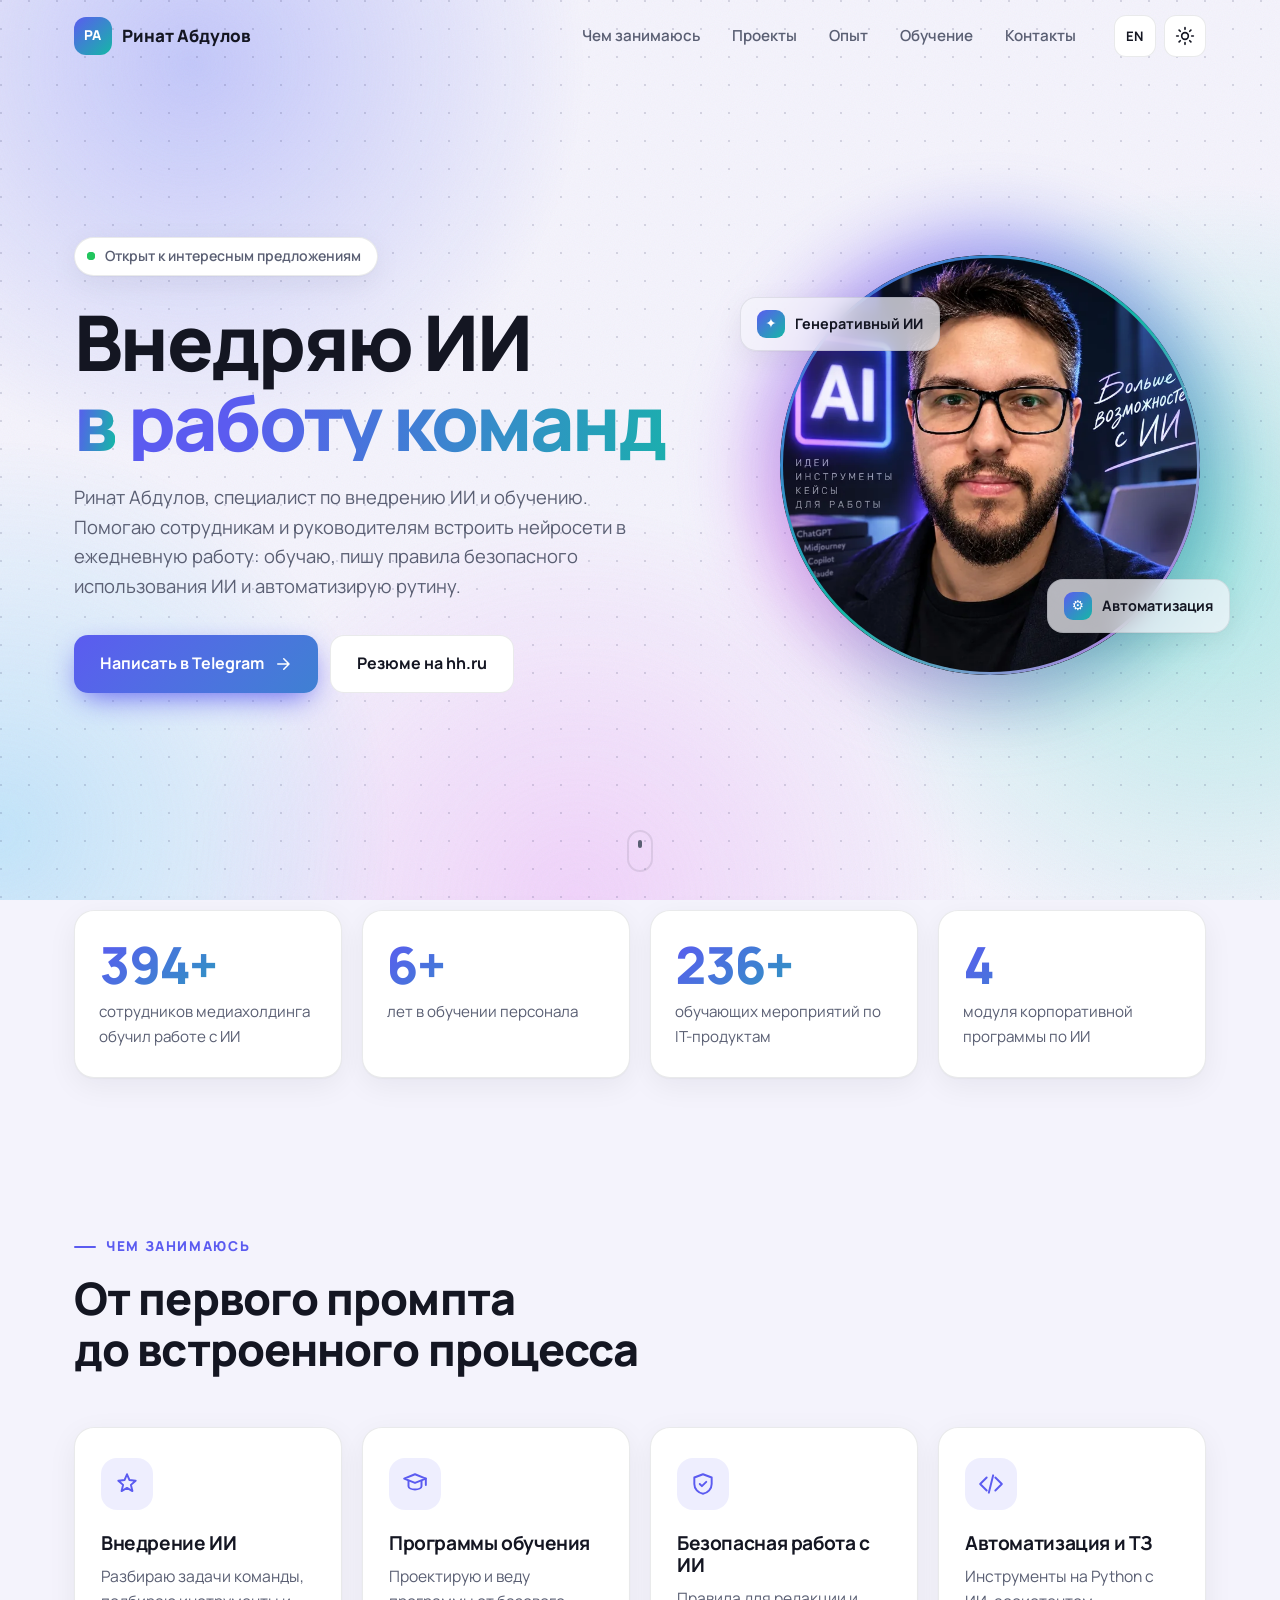
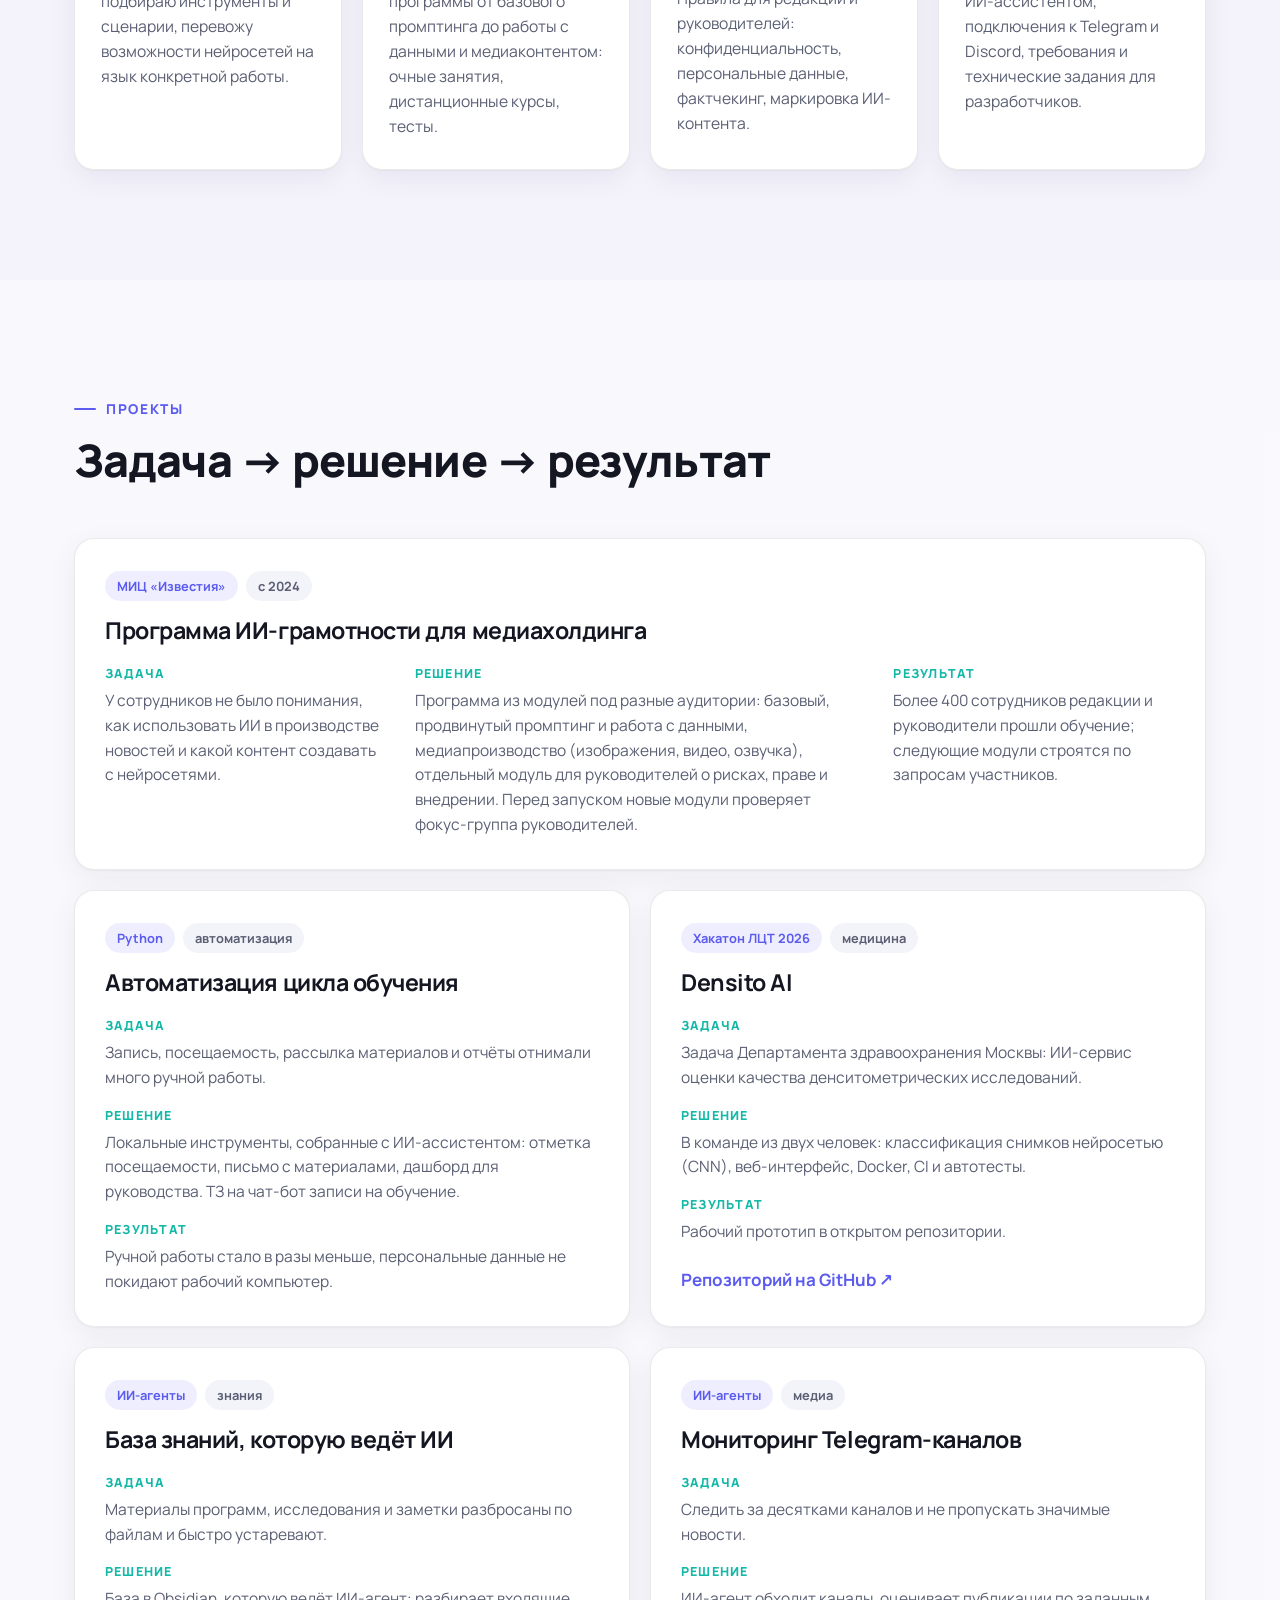
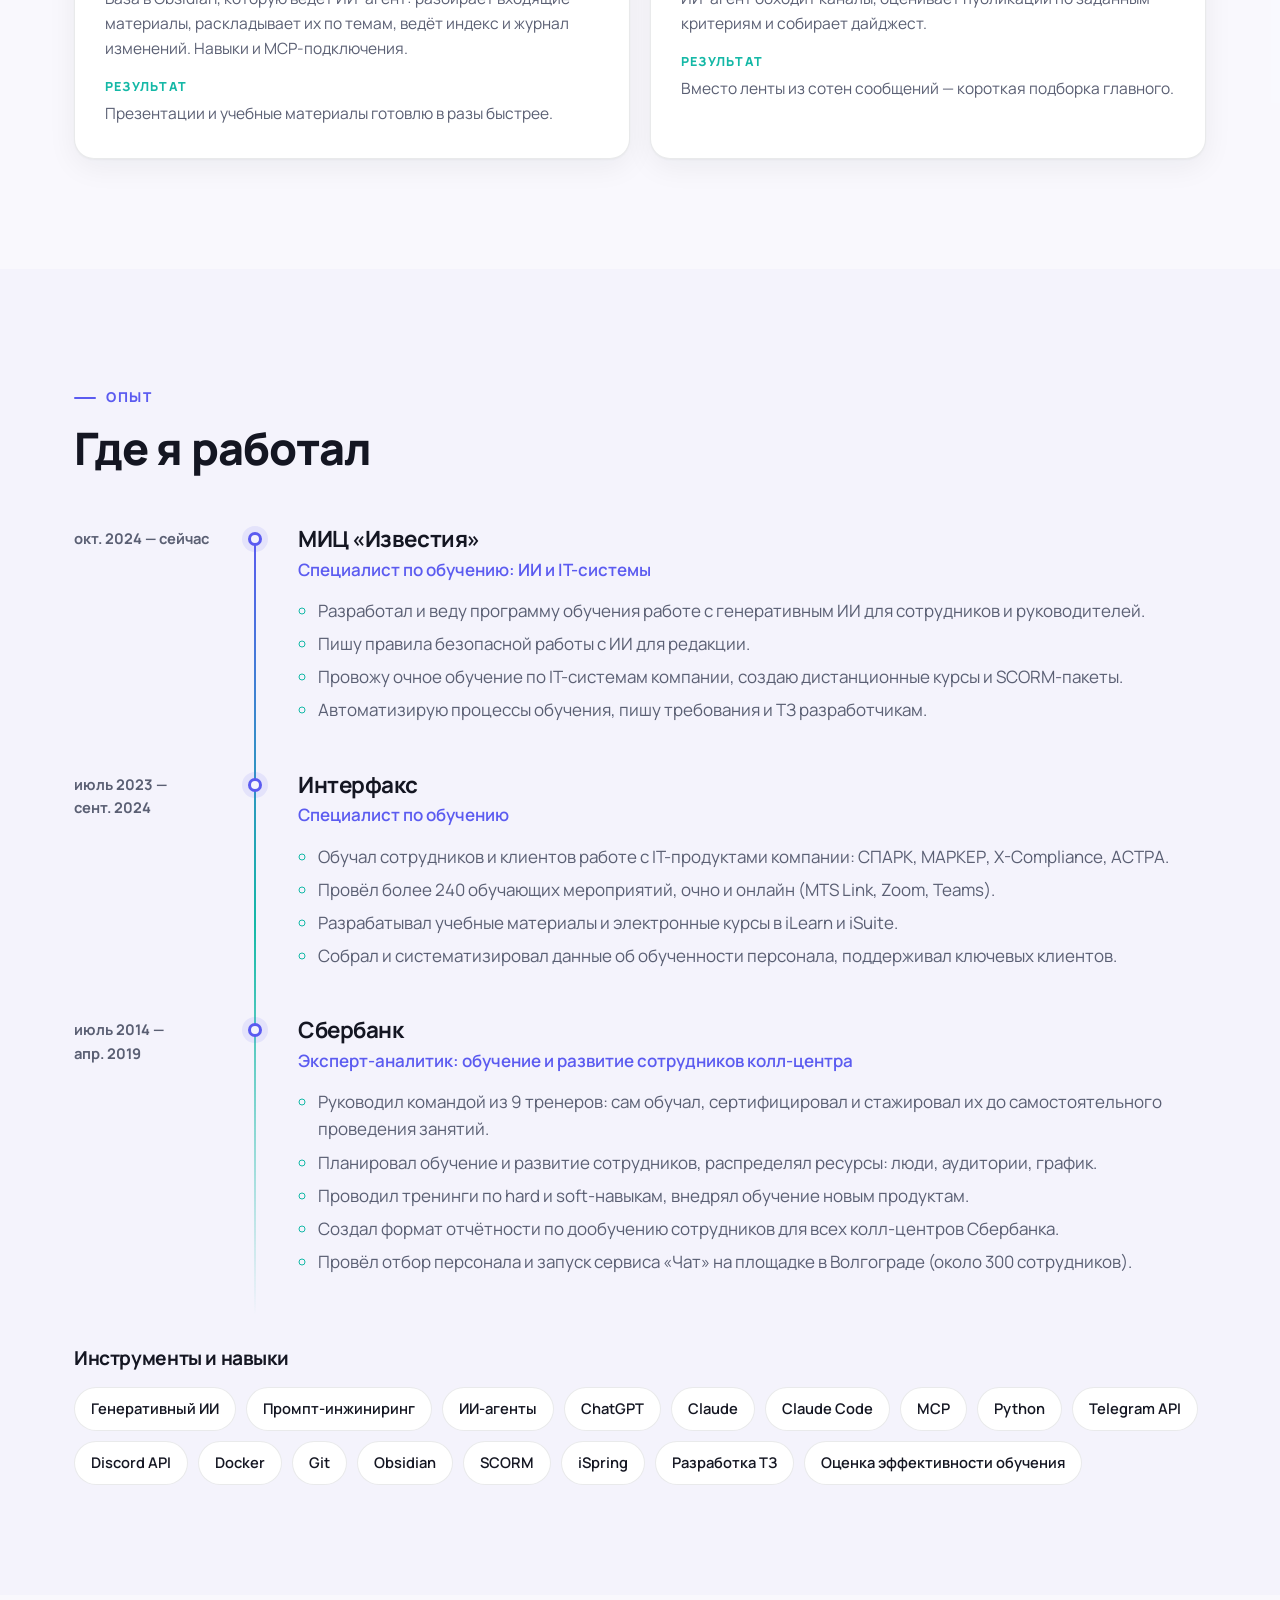
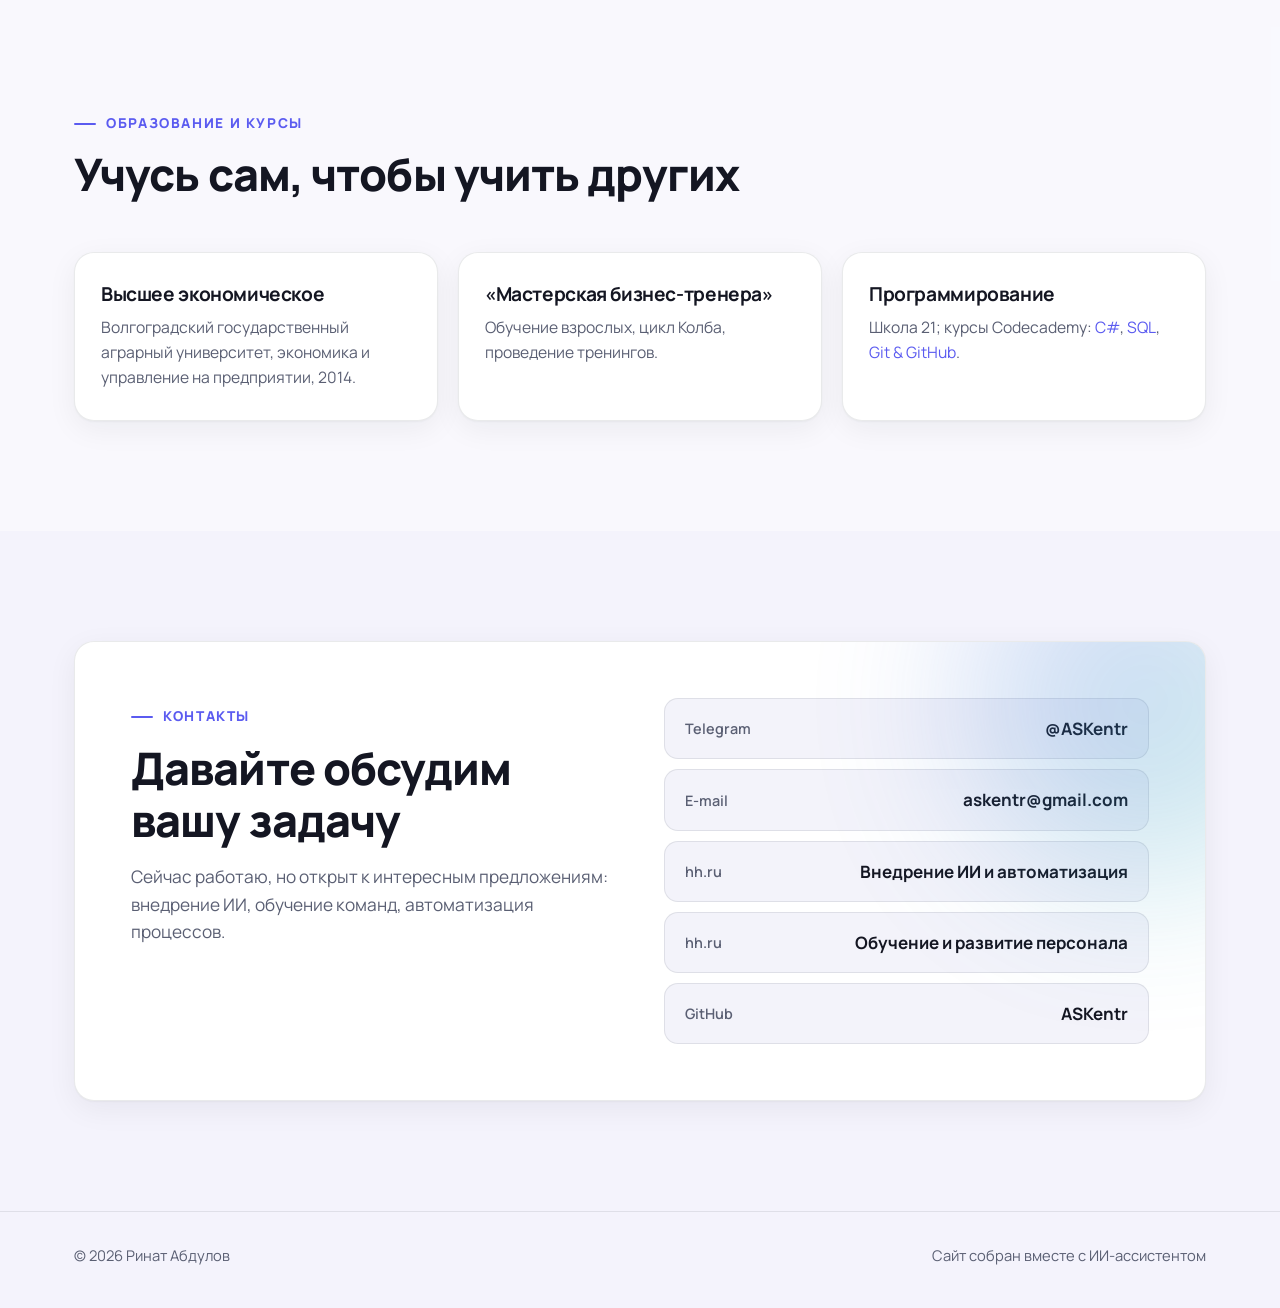
==== commit 4fe47703: "Английская версия сайта (/en/) и переключатель RU/EN Опыт руководства тренерами в Сбербанке в ленте " ====
--- a/index.html
+++ b/index.html
@@ -13,6 +13,8 @@
     <meta property="og:description" content="Помогаю командам встроить нейросети в ежедневную работу: обучение, правила безопасной работы с ИИ, автоматизация.">
     <meta property="og:image" content="https://askentr.github.io/images/og.jpg">
     <meta property="og:locale" content="ru_RU">
+    <link rel="alternate" hreflang="ru" href="https://askentr.github.io/">
+    <link rel="alternate" hreflang="en" href="https://askentr.github.io/en/">
     <meta name="twitter:card" content="summary_large_image">
 
     <link rel="icon" href="data:image/svg+xml,%3Csvg xmlns='http://www.w3.org/2000/svg' viewBox='0 0 64 64'%3E%3Cdefs%3E%3ClinearGradient id='g' x1='0' y1='0' x2='1' y2='1'%3E%3Cstop offset='0' stop-color='%235b5bf0'/%3E%3Cstop offset='1' stop-color='%2314b8a6'/%3E%3C/linearGradient%3E%3C/defs%3E%3Crect width='64' height='64' rx='16' fill='url(%23g)'/%3E%3Ctext x='32' y='42' font-family='Arial' font-weight='700' font-size='26' text-anchor='middle' fill='white'%3E%D0%A0%D0%90%3C/text%3E%3C/svg%3E">
@@ -70,6 +72,7 @@
             <a href="#contacts">Контакты</a>
         </nav>
         <div class="header__actions">
+            <a class="icon-btn lang-switch" href="en/" hreflang="en" lang="en" aria-label="English version">EN</a>
             <button class="icon-btn theme-toggle" type="button" aria-label="Сменить тему">
                 <svg class="icon-sun" viewBox="0 0 24 24" width="20" height="20" fill="none" stroke="currentColor" stroke-width="2" stroke-linecap="round"><circle cx="12" cy="12" r="4"/><path d="M12 2v2M12 20v2M4.93 4.93l1.41 1.41M17.66 17.66l1.41 1.41M2 12h2M20 12h2M4.93 19.07l1.41-1.41M17.66 6.34l1.41-1.41"/></svg>
                 <svg class="icon-moon" viewBox="0 0 24 24" width="20" height="20" fill="none" stroke="currentColor" stroke-width="2" stroke-linecap="round" stroke-linejoin="round"><path d="M21 12.79A9 9 0 1 1 11.21 3 7 7 0 0 0 21 12.79z"/></svg>
@@ -89,7 +92,7 @@
                 <p class="badge reveal"><span class="badge__dot"></span>Открыт к интересным предложениям</p>
                 <h1 class="hero__title reveal">
                     Внедряю ИИ<br>
-                    <span class="gradient-text">в</span>&nbsp;<span class="rotator gradient-text">работу команд</span>
+                    <span class="gradient-text">в</span>&nbsp;<span class="rotator gradient-text" data-words="работу команд|редакции|обучение|процессы|медиа">работу команд</span>
                 </h1>
                 <p class="hero__lead reveal">
                     Ринат Абдулов, специалист по внедрению ИИ и обучению.
@@ -289,6 +292,7 @@
                         <h3>Сбербанк</h3>
                         <p class="timeline__role">Эксперт-аналитик: обучение и развитие сотрудников колл-центра</p>
                         <ul>
+                            <li>Руководил командой из 9 тренеров: сам обучал, сертифицировал и стажировал их до самостоятельного проведения занятий.</li>
                             <li>Планировал обучение и развитие сотрудников, распределял ресурсы: люди, аудитории, график.</li>
                             <li>Проводил тренинги по hard и soft-навыкам, внедрял обучение новым продуктам.</li>
                             <li>Создал формат отчётности по дообучению сотрудников для всех колл-центров Сбербанка.</li>
--- a/style.css
+++ b/style.css
@@ -283,6 +283,13 @@
 }
 
 .header__actions { display: flex; gap: 8px; }
+.lang-switch {
+    font-size: 0.82rem;
+    font-weight: 700;
+    letter-spacing: 0.04em;
+    text-decoration: none;
+}
+.lang-switch:hover { text-decoration: none; border-color: var(--accent); color: var(--accent); }
 
 .icon-btn {
     display: grid;
